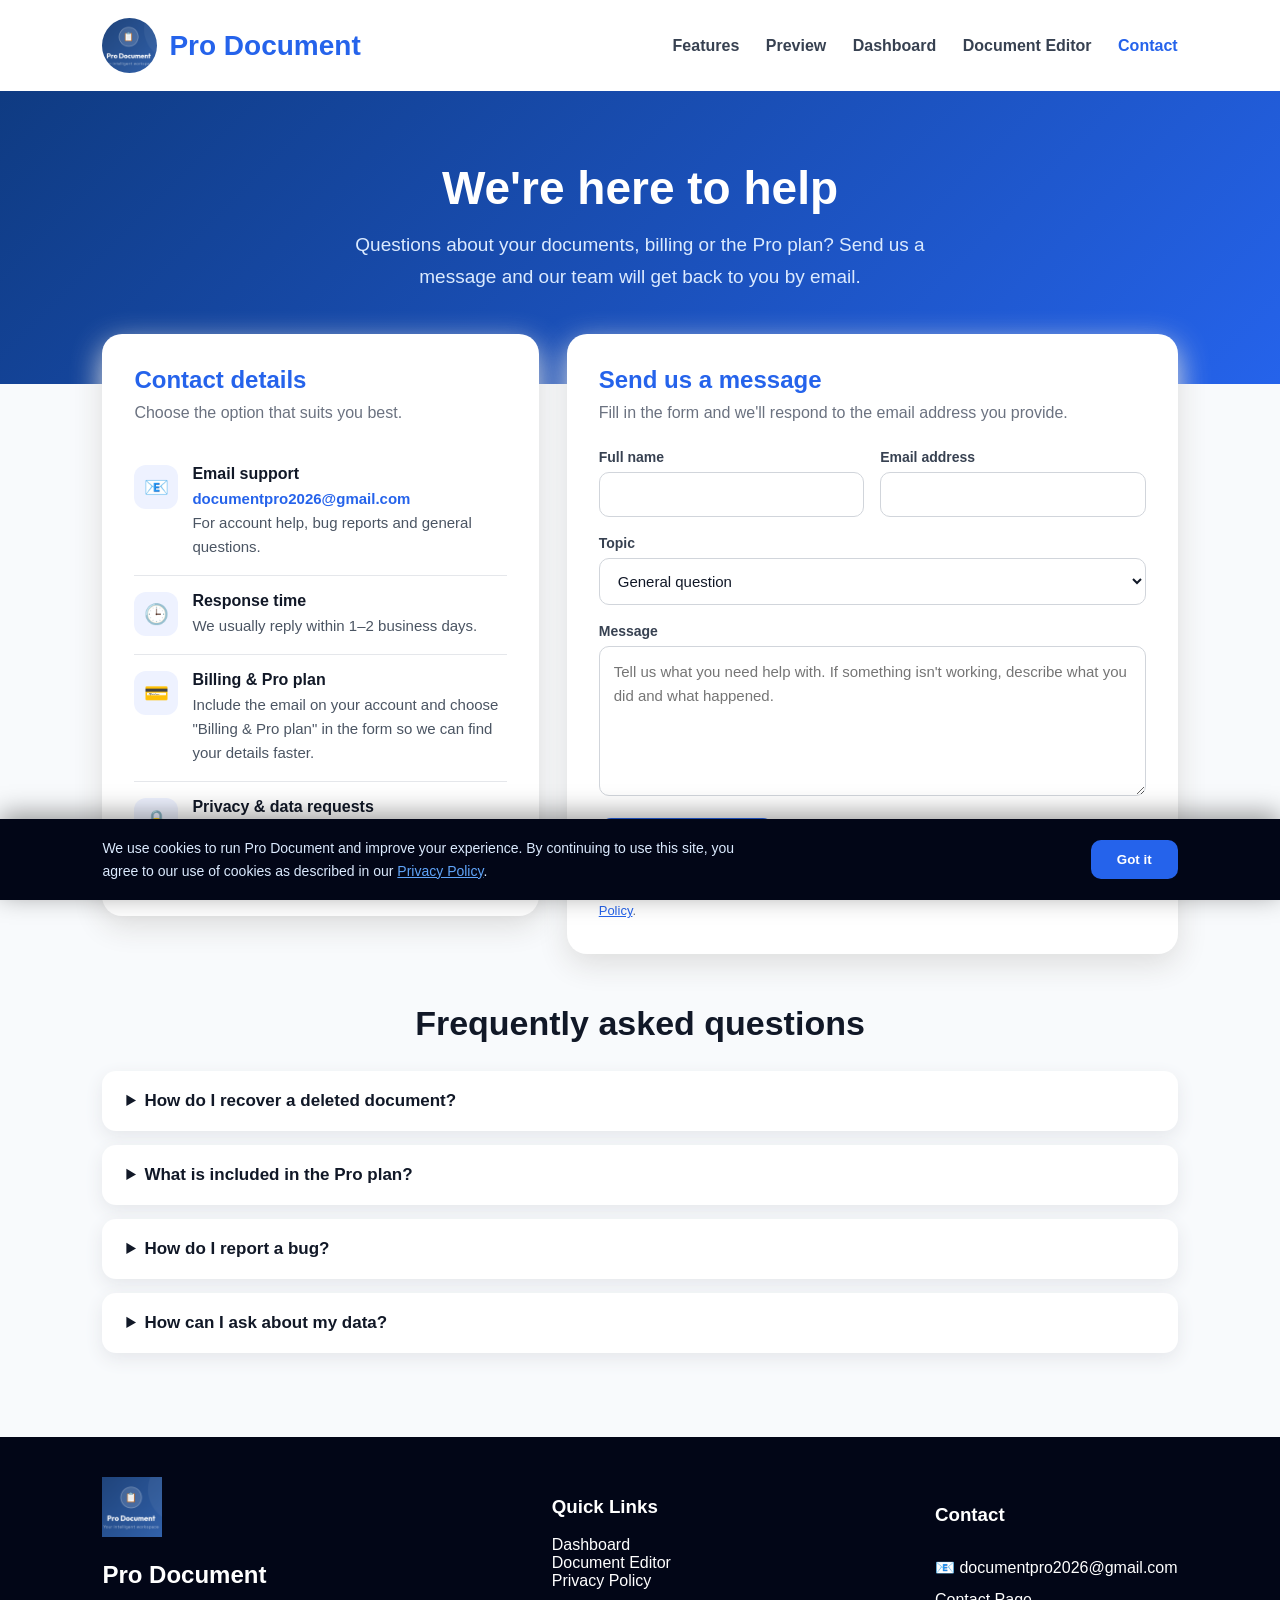
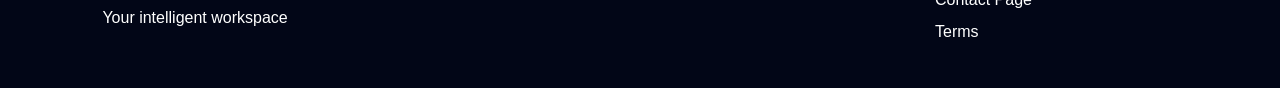
==== index.html @ 4e8ae61b "Update print statement from 'Hello' to 'Goodbye'" ====
<!DOCTYPE html>
<html lang="en">

<head>

<!-- Google Analytics 4 -->
<script async src="https://www.googletagmanager.com/gtag/js?id=G-3WLNZW7S7B"></script>
<script>
  window.dataLayer = window.dataLayer || [];
  function gtag() { dataLayer.push(arguments); }
  gtag('js', new Date());
  gtag('config', 'G-3WLNZW7S7B');
</script>

<meta charset="UTF-8">
<meta name="viewport" content="width=device-width, initial-scale=1.0">

<title>Contact Us - Pro Document</title>

<meta name="description" content="Contact the Pro Document team for support, billing, feedback or business enquiries. Email documentpro2026@gmail.com or use the contact form.">
<meta name="author" content="Pro Document">
<meta name="robots" content="index, follow">
<link rel="canonical" href="https://prodocument.in/contact.html">

<link rel="apple-touch-icon" sizes="180x180" href="/apple-touch-icon.png">
<link rel="icon" type="image/png" sizes="32x32" href="/favicon-32x32.png">
<link rel="icon" type="image/png" sizes="16x16" href="/favicon-16x16.png">
<link rel="icon" href="/favicon.ico">

<meta property="og:title" content="Contact Us - Pro Document">
<meta property="og:description" content="Get help with Pro Document. Reach our team for support, billing and feedback.">
<meta property="og:url" content="https://prodocument.in/contact.html">
<meta property="og:type" content="website">
<meta property="og:site_name" content="Pro Document">
<meta property="og:image" content="https://prodocument.in/logo.png">

<meta name="twitter:card" content="summary_large_image">
<meta name="twitter:title" content="Contact Us - Pro Document">
<meta name="twitter:description" content="Get help with Pro Document. Reach our team for support, billing and feedback.">
<meta name="twitter:image" content="https://prodocument.in/logo.png">

<style>

*{
box-sizing:border-box;
font-family:Inter,Arial,sans-serif;
}

body{
margin:0;
background:#f8fafc;
color:#111827;
}

a:focus-visible,
button:focus-visible,
input:focus-visible,
select:focus-visible,
textarea:focus-visible,
summary:focus-visible{
outline:3px solid #93c5fd;
outline-offset:2px;
}

/* NAV */

nav{
display:flex;
justify-content:space-between;
align-items:center;
padding:18px 8%;
background:white;
box-shadow:0 5px 20px #ddd;
}

.brand{
display:flex;
align-items:center;
gap:12px;
text-decoration:none;
}

.brand img{
width:55px;
height:55px;
border-radius:50%;
object-fit:cover;
}

.logo{
font-size:28px;
font-weight:800;
color:#2563eb;
}

nav a.link{
text-decoration:none;
margin-left:22px;
color:#374151;
font-weight:600;
}

nav a.link:hover,
nav a.active{
color:#2563eb;
}

/* HERO */

.page-hero{
background:linear-gradient(135deg,#0f3b82,#2563eb);
color:white;
padding:70px 8% 90px;
text-align:center;
}

.page-hero h1{
font-size:46px;
margin:0 0 14px;
}

.page-hero p{
font-size:19px;
line-height:1.7;
max-width:640px;
margin:0 auto;
color:#dbeafe;
}

/* LAYOUT */

.wrap{
padding:0 8% 70px;
margin-top:-50px;
}

.contact-grid{
display:grid;
grid-template-columns:1fr 1.4fr;
gap:28px;
max-width:1100px;
margin:0 auto;
align-items:start;
}

.panel{
background:white;
border-radius:20px;
padding:32px;
box-shadow:0 10px 30px #ddd;
}

.panel h2{
margin:0 0 6px;
color:#2563eb;
font-size:24px;
}

.panel .sub{
margin:0 0 24px;
color:#6b7280;
line-height:1.6;
}

/* CONTACT INFO */

.info-item{
display:flex;
gap:14px;
padding:16px 0;
border-top:1px solid #e5e7eb;
}

.info-item:first-of-type{
border-top:none;
}

.info-icon{
flex:0 0 44px;
height:44px;
border-radius:12px;
background:#eef2ff;
display:flex;
align-items:center;
justify-content:center;
font-size:20px;
}

.info-item h3{
margin:0 0 4px;
font-size:16px;
}

.info-item p{
margin:0;
color:#4b5563;
line-height:1.6;
font-size:15px;
}

.info-item a{
color:#2563eb;
font-weight:600;
text-decoration:none;
word-break:break-word;
}

.info-item a:hover{
text-decoration:underline;
}

/* FORM */

.field{
margin-bottom:18px;
}

.field label{
display:block;
font-weight:600;
font-size:14px;
margin-bottom:7px;
color:#374151;
}

.field input,
.field select,
.field textarea{
width:100%;
padding:13px 14px;
border:1.5px solid #d1d5db;
border-radius:10px;
font-size:15px;
background:white;
color:#111827;
}

.field textarea{
min-height:150px;
resize:vertical;
line-height:1.6;
}

.field input:focus,
.field select:focus,
.field textarea:focus{
border-color:#2563eb;
}

.row{
display:grid;
grid-template-columns:1fr 1fr;
gap:16px;
}

.submit{
background:#2563eb;
color:white;
border:none;
padding:15px 32px;
border-radius:12px;
font-size:16px;
font-weight:700;
cursor:pointer;
}

.submit:hover{
background:#1d4ed8;
}

.form-note{
font-size:13px;
color:#6b7280;
margin:14px 0 0;
line-height:1.6;
}

.form-note a{
color:#2563eb;
}

.status{
display:none;
margin-top:18px;
padding:14px 16px;
border-radius:10px;
background:#ecfdf5;
color:#065f46;
font-size:14px;
line-height:1.6;
}

.status.error{
background:#fef2f2;
color:#991b1b;
}

/* FAQ */

.faq{
max-width:1100px;
margin:50px auto 0;
}

.faq h2{
text-align:center;
font-size:34px;
margin:0 0 28px;
}

.faq details{
background:white;
border-radius:14px;
padding:20px 24px;
margin-bottom:14px;
box-shadow:0 6px 18px #e5e7eb;
}

.faq summary{
font-weight:700;
cursor:pointer;
font-size:17px;
}

.faq details p{
margin:14px 0 0;
color:#4b5563;
line-height:1.7;
}

.faq details a{
color:#2563eb;
font-weight:600;
}

/* FOOTER */

footer{
background:#020617;
color:white;
padding:40px 8%;
display:flex;
justify-content:space-between;
flex-wrap:wrap;
gap:30px;
}

footer a{
color:white;
text-decoration:none;
}

footer a:hover{
text-decoration:underline;
}

.contact{
line-height:2;
}

/* COOKIE BANNER */

.cookie-banner{
position:fixed;
bottom:0;
left:0;
right:0;
background:#020617;
color:white;
padding:18px 8%;
display:flex;
justify-content:space-between;
align-items:center;
gap:20px;
flex-wrap:wrap;
z-index:999;
box-shadow:0 -5px 25px #0006;
}

.cookie-banner p{
margin:0;
font-size:14px;
color:#dbeafe;
max-width:640px;
line-height:1.6;
}

.cookie-banner button{
background:#2563eb;
color:white;
border:none;
padding:12px 26px;
border-radius:10px;
font-weight:700;
cursor:pointer;
white-space:nowrap;
}

/* RESPONSIVE */

@media(max-width:900px){

nav{
flex-direction:column;
gap:20px;
}

nav a.link:first-of-type{
margin-left:0;
}

.page-hero h1{
font-size:34px;
}

.contact-grid{
grid-template-columns:1fr;
}

.row{
grid-template-columns:1fr;
}

footer{
flex-direction:column;
gap:20px;
}

.cookie-banner{
flex-direction:column;
align-items:flex-start;
}

}

</style>

</head>

<body>

<nav>

<a class="brand" href="index.html">
<img src="logo.png" alt="Pro Document Logo">
<div class="logo">Pro Document</div>
</a>

<div>
<a class="link" href="index.html#features">Features</a>
<a class="link" href="index.html#preview">Preview</a>
<a class="link" href="dashboard.html">Dashboard</a>
<a class="link" href="document-editor.html">Document Editor</a>
<a class="link active" href="contact.html" aria-current="page">Contact</a>
</div>

</nav>


<header class="page-hero">
<h1>We're here to help</h1>
<p>Questions about your documents, billing or the Pro plan? Send us a message and our team will get back to you by email.</p>
</header>


<main class="wrap">

<div class="contact-grid">

<!-- CONTACT DETAILS -->
<section class="panel" aria-labelledby="details-title">

<h2 id="details-title">Contact details</h2>
<p class="sub">Choose the option that suits you best.</p>

<div class="info-item">
<div class="info-icon" aria-hidden="true">📧</div>
<div>
<h3>Email support</h3>
<p><a href="mailto:documentpro2026@gmail.com">documentpro2026@gmail.com</a></p>
<p>For account help, bug reports and general questions.</p>
</div>
</div>

<div class="info-item">
<div class="info-icon" aria-hidden="true">🕒</div>
<div>
<h3>Response time</h3>
<p>We usually reply within 1–2 business days.</p>
</div>
</div>

<div class="info-item">
<div class="info-icon" aria-hidden="true">💳</div>
<div>
<h3>Billing &amp; Pro plan</h3>
<p>Include the email on your account and choose "Billing &amp; Pro plan" in the form so we can find your details faster.</p>
</div>
</div>

<div class="info-item">
<div class="info-icon" aria-hidden="true">🔒</div>
<div>
<h3>Privacy &amp; data requests</h3>
<p>See our <a href="privacy.html">Privacy Policy</a> or email us to ask about your data.</p>
</div>
</div>

</section>


<!-- CONTACT FORM -->
<section class="panel" aria-labelledby="form-title">

<h2 id="form-title">Send us a message</h2>
<p class="sub">Fill in the form and we'll respond to the email address you provide.</p>

<form id="contactForm" novalidate>

<div class="row">

<div class="field">
<label for="name">Full name</label>
<input type="text" id="name" name="name" autocomplete="name" required>
</div>

<div class="field">
<label for="email">Email address</label>
<input type="email" id="email" name="email" autocomplete="email" required>
</div>

</div>

<div class="field">
<label for="topic">Topic</label>
<select id="topic" name="topic">
<option>General question</option>
<option>Technical support</option>
<option>Billing &amp; Pro plan</option>
<option>Feature request</option>
<option>Report a problem</option>
<option>Privacy or data request</option>
<option>Business enquiry</option>
</select>
</div>

<div class="field">
<label for="message">Message</label>
<textarea id="message" name="message" placeholder="Tell us what you need help with. If something isn't working, describe what you did and what happened." required></textarea>
</div>

<div style="position:absolute;left:-9999px" aria-hidden="true">
<label for="website">Leave this field empty</label>
<input type="text" id="website" name="website" tabindex="-1" autocomplete="off">
</div>

<button type="submit" class="submit">Send message</button>

<div id="formStatus" class="status" role="status" aria-live="polite"></div>

<p class="form-note">
We use your details only to reply to your message.
By contacting us you agree to our <a href="privacy.html">Privacy Policy</a>.
</p>

</form>

</section>

</div>


<!-- FAQ -->
<section class="faq" aria-labelledby="faq-title">

<h2 id="faq-title">Frequently asked questions</h2>

<details>
<summary>How do I recover a deleted document?</summary>
<p>Open the Dashboard and go to Trash. Deleted documents stay there until they are permanently removed, and you can restore them from that page.</p>
</details>

<details>
<summary>What is included in the Pro plan?</summary>
<p>Pro is ₹199 per month and includes unlimited documents and folders, PDF and Word export, a 20 step version history with restore, and priority sync.</p>
</details>

<details>
<summary>How do I report a bug?</summary>
<p>Use the form above and choose "Report a problem". Tell us which page you were on, what you expected to happen and what happened instead. Your browser and device also help us fix it faster.</p>
</details>

<details>
<summary>How can I ask about my data?</summary>
<p>Email <a href="mailto:documentpro2026@gmail.com">documentpro2026@gmail.com</a> with the subject "Privacy or data request". You can also read how we handle data in our <a href="privacy.html">Privacy Policy</a>.</p>
</details>

</section>

</main>


<footer>

<div>
<img src="logo.png" width="60" alt="Pro Document Logo">
<h2>Pro Document</h2>
<p>Your intelligent workspace</p>
</div>

<div>
<h3>Quick Links</h3>
<a href="dashboard.html">Dashboard</a><br>
<a href="document-editor.html">Document Editor</a><br>
<a href="privacy.html">Privacy Policy</a>
</div>

<div class="contact">
<h3>Contact</h3>
📧 documentpro2026@gmail.com
<br>
<a href="contact.html">Contact Page</a>
<br>
<a href="terms.html">Terms</a>
</div>

</footer>


<div class="cookie-banner" id="cookieBanner" style="display:none">

<p>
We use cookies to run Pro Document and improve your experience. By continuing to use this site, you agree to our use of cookies as described in our
<a href="privacy.html" style="color:#60a5fa;">Privacy Policy</a>.
</p>

<button onclick="acceptCookies()">Got it</button>

</div>


<script>

const TRACKING_URL = "https://script.google.com/macros/s/AKfycbw-AdzT4Gp_cbLabQKforkgceAwapLyTnNsw-LyzBCvenYAlRw16jYY_ERapudegvbl6g/exec";
const CONTACT_URL = "https://script.google.com/macros/s/AKfycbyQIZbwdxIkrkMIhbKXEdkhU5M_se5Oiu8B9r34_AzprlZJiyaJhOjhMUCbNxuCXFCJ/exec";
const SUPPORT_EMAIL = "documentpro2026@gmail.com";


// ==============================
// DEVICE ID
// ==============================

function getDeviceId() {

    let deviceId = localStorage.getItem("proDocDeviceId");

    if (!deviceId) {

        if (window.crypto && crypto.randomUUID) {
            deviceId = crypto.randomUUID();
        } else {
            deviceId =
                Date.now().toString(36) +
                Math.random().toString(36).substring(2);
        }

        localStorage.setItem("proDocDeviceId", deviceId);
    }

    return deviceId;
}


// ==============================
// TRACK EVENT
// ==============================

function trackEvent(eventType) {

    if (localStorage.getItem("proDocCookieConsent") !== "accepted") {
        return;
    }

    const data = {
        eventType: eventType,
        deviceId: getDeviceId(),
        userAgent: navigator.userAgent,
        platform: navigator.platform,
        referrer: document.referrer || ""
    };

    fetch(TRACKING_URL, {
        method: "POST",
        headers: { "Content-Type": "text/plain;charset=utf-8" },
        body: JSON.stringify(data)
    })
    .catch(function(error) {
        console.error("Tracking error:", error);
    });
}


// ==============================
// COOKIES
// ==============================

function acceptCookies() {

    localStorage.setItem("proDocCookieConsent", "accepted");

    const banner = document.getElementById("cookieBanner");
    if (banner) {
        banner.style.display = "none";
    }

    trackEvent("cookie_accepted");
    trackEvent("page_view");
}


// ==============================
// CONTACT FORM
// ==============================

function showStatus(message, isError) {

    const box = document.getElementById("formStatus");

    box.textContent = message;
    box.className = "status" + (isError ? " error" : "");
    box.style.display = "block";
}

document.getElementById("contactForm").addEventListener("submit", function(event) {

    event.preventDefault();

    const form = this;
    const name = document.getElementById("name").value.trim();
    const email = document.getElementById("email").value.trim();
    const topic = document.getElementById("topic").value;
    const message = document.getElementById("message").value.trim();
    const website = document.getElementById("website").value;
    const button = form.querySelector(".submit");

    const emailPattern = /^[^\s@]+@[^\s@]+\.[^\s@]+$/;

    if (!name || !email || !message) {
        showStatus("Please fill in your name, email address and message.", true);
        return;
    }

    if (!emailPattern.test(email)) {
        showStatus("Please enter a valid email address so we can reply to you.", true);
        return;
    }

    if (message.length < 10) {
        showStatus("Please write a little more so we can help you properly.", true);
        return;
    }

    // Only include the device ID if the visitor accepted cookies
    const consented = localStorage.getItem("proDocCookieConsent") === "accepted";

    button.disabled = true;
    button.textContent = "Sending...";

    fetch(CONTACT_URL, {
        method: "POST",
        headers: { "Content-Type": "text/plain;charset=utf-8" },
        body: JSON.stringify({
            name: name,
            email: email,
            topic: topic,
            message: message,
            website: website,
            deviceId: consented ? getDeviceId() : "",
            page: location.href,
            userAgent: navigator.userAgent
        })
    })
    .then(function(response) { return response.json(); })
    .then(function(result) {

        if (result.ok) {
            showStatus("Thank you! Your message has been sent. We'll reply to " + email + " soon.", false);
            form.reset();
            trackEvent("contact_form_submit");
        } else {
            showStatus(result.error || "Something went wrong. Please try again.", true);
        }

    })
    .catch(function() {
        showStatus("We couldn't send your message. Please email us directly at " + SUPPORT_EMAIL + ".", true);
    })
    .finally(function() {
        button.disabled = false;
        button.textContent = "Send message";
    });
});


// ==============================
// PAGE LOAD
// ==============================

document.addEventListener("DOMContentLoaded", function() {

    const consent = localStorage.getItem("proDocCookieConsent");

    if (consent !== "accepted") {

        const banner = document.getElementById("cookieBanner");

        if (banner) {
            banner.style.display = "flex";
        }

    } else {
        trackEvent("page_view");
    }

});

</script>

</body>

</html>
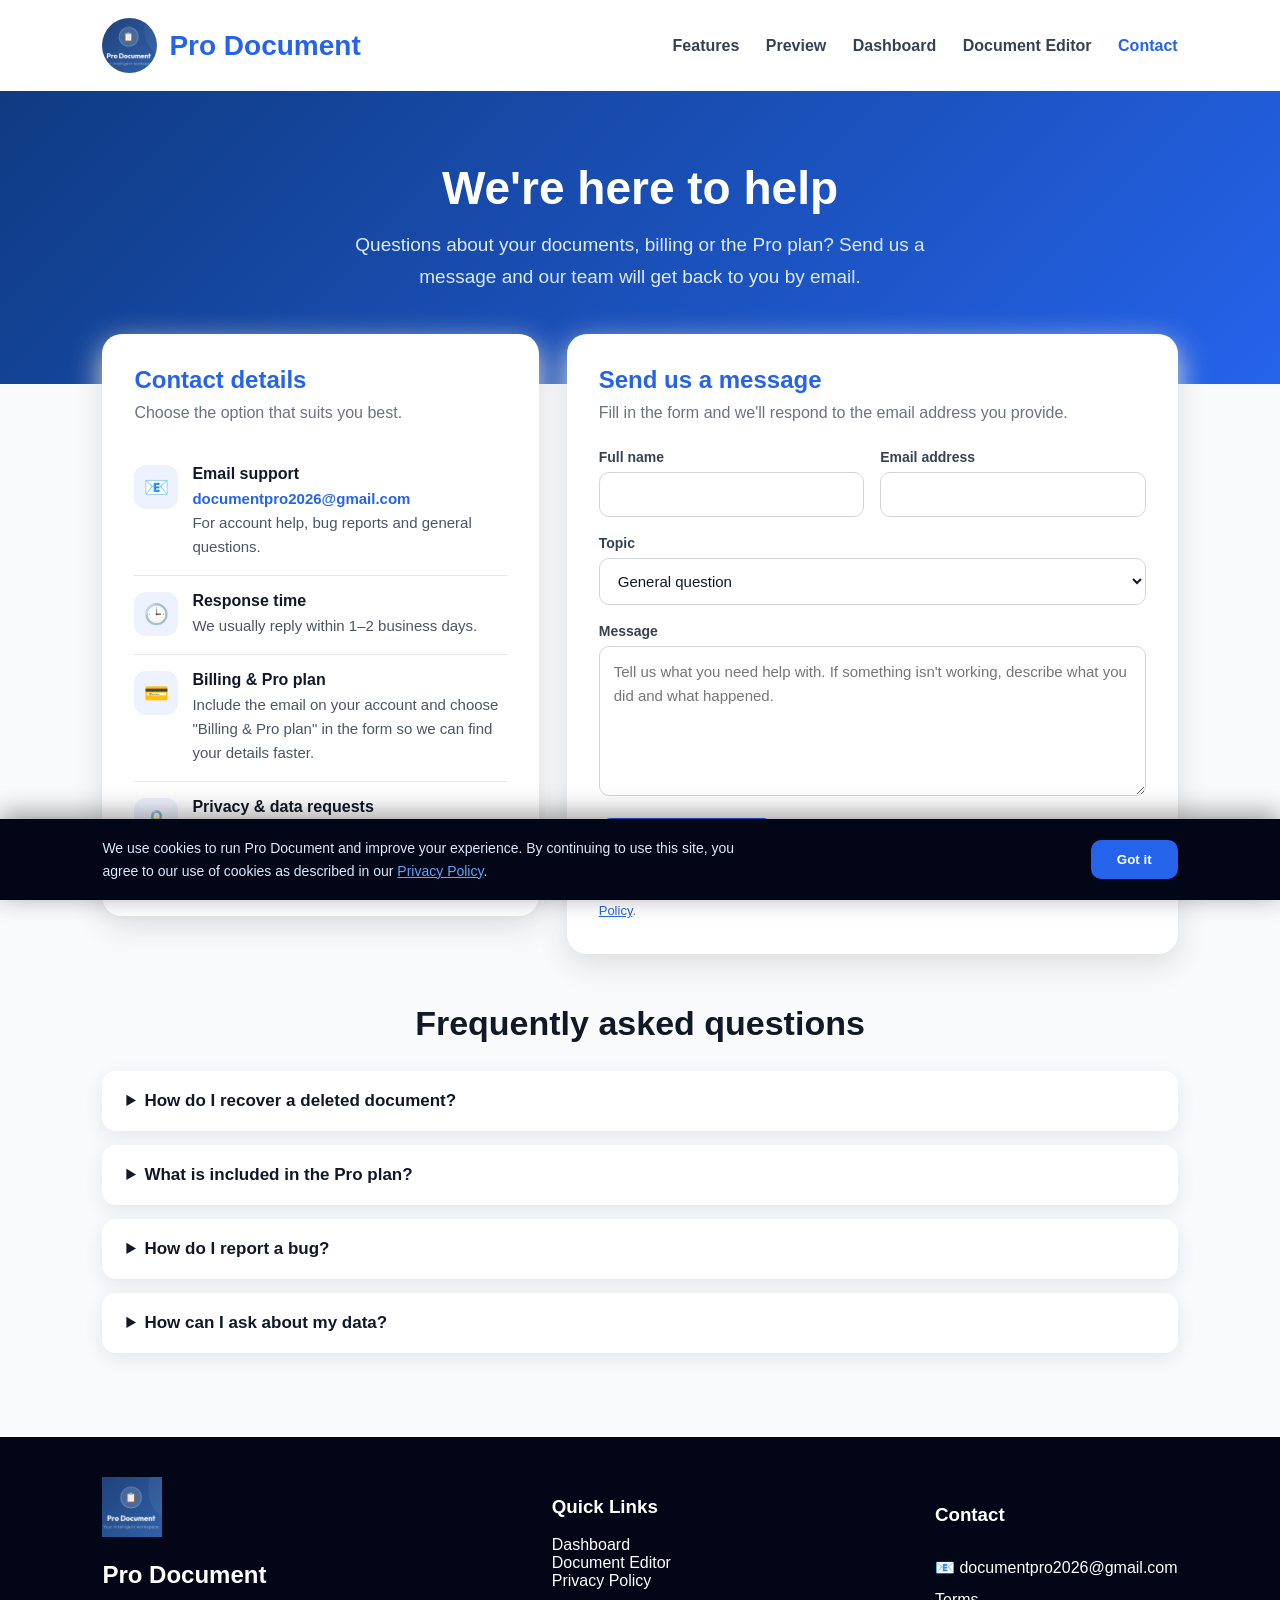
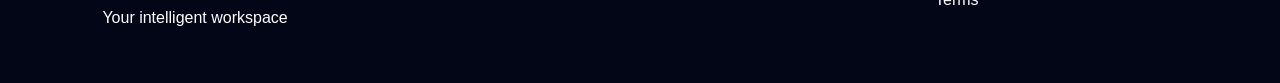
==== commit c22cac47: "Fix formatting and add contact email in footer" ====
--- a/index.html
+++ b/index.html
@@ -616,12 +616,19 @@
 </div>
 
 <div class="contact">
-<h3>Contact</h3>
+
+<h3>
+Contact
+</h3>
+
 📧 documentpro2026@gmail.com
+
 <br>
-<a href="contact.html">Contact Page</a>
-<br>
-<a href="terms.html">Terms</a>
+
+<a href="terms.html">
+Terms
+</a>
+
 </div>
 
 </footer>
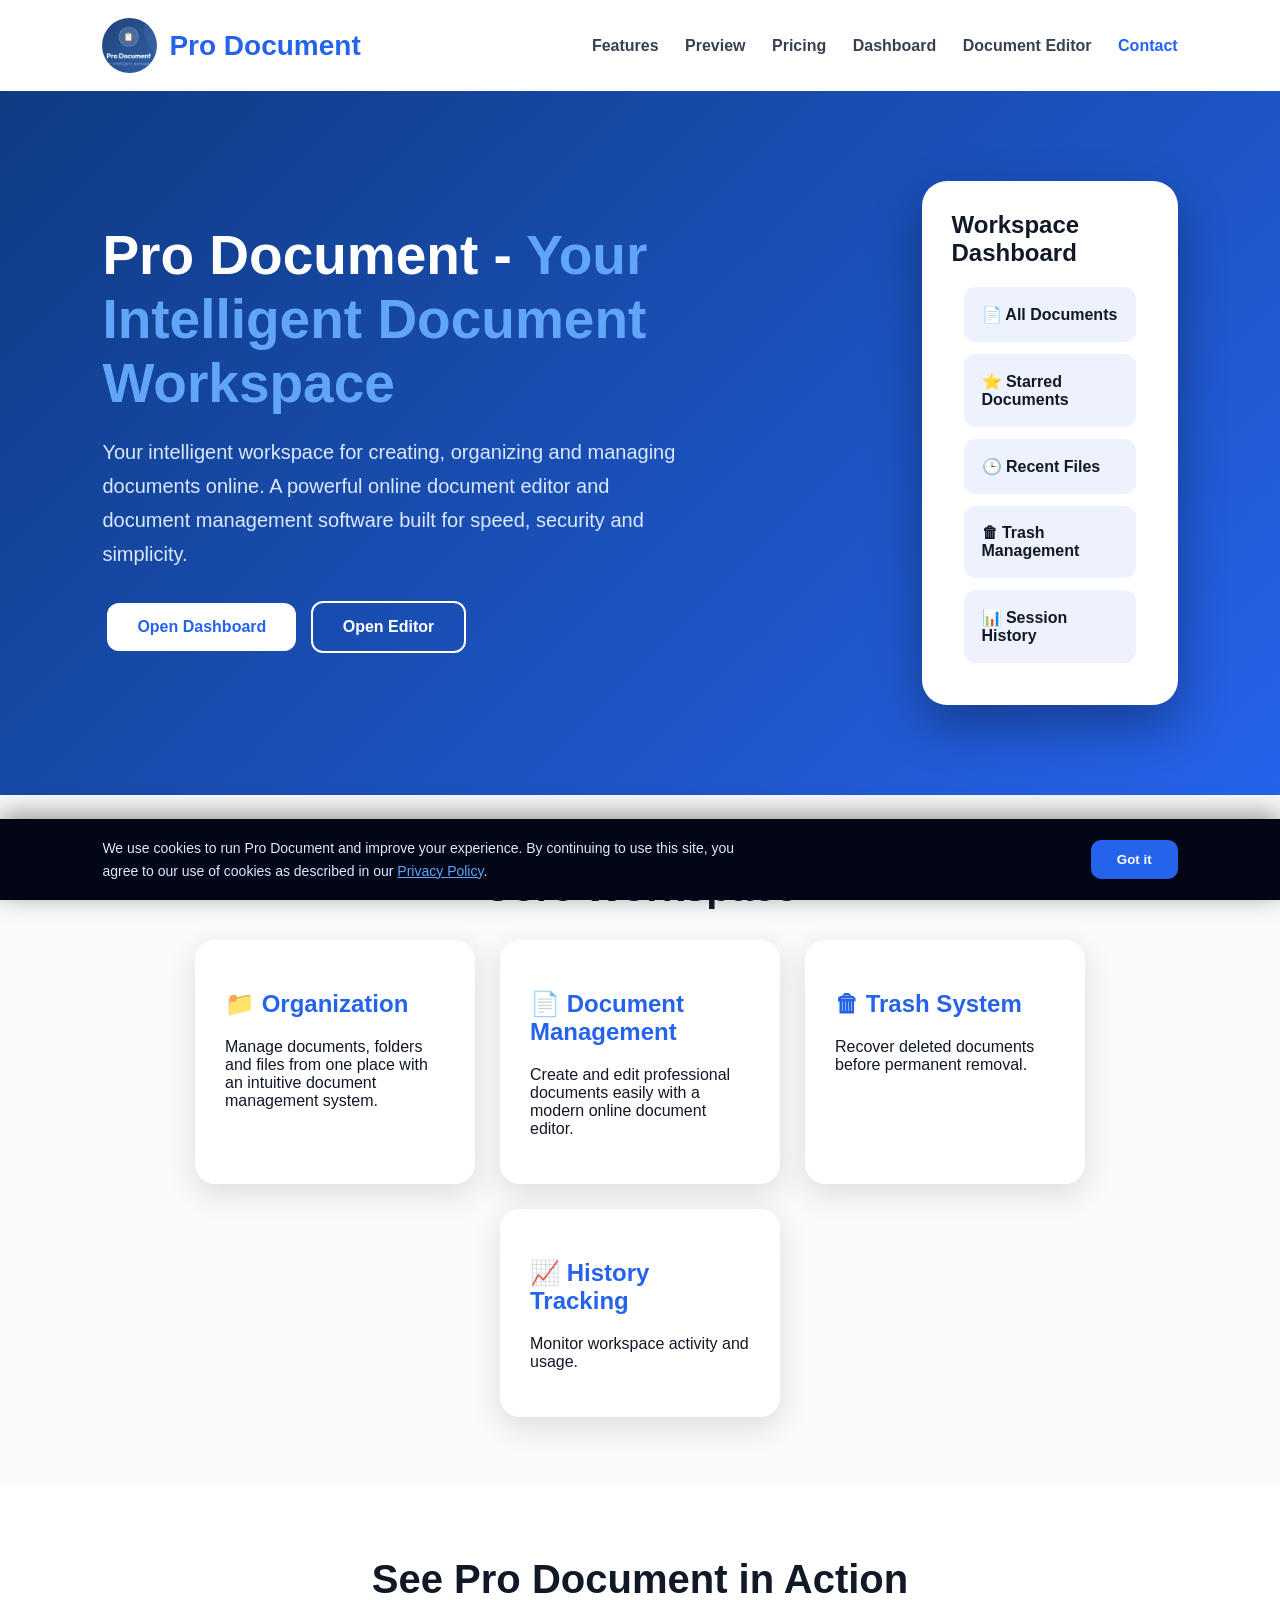
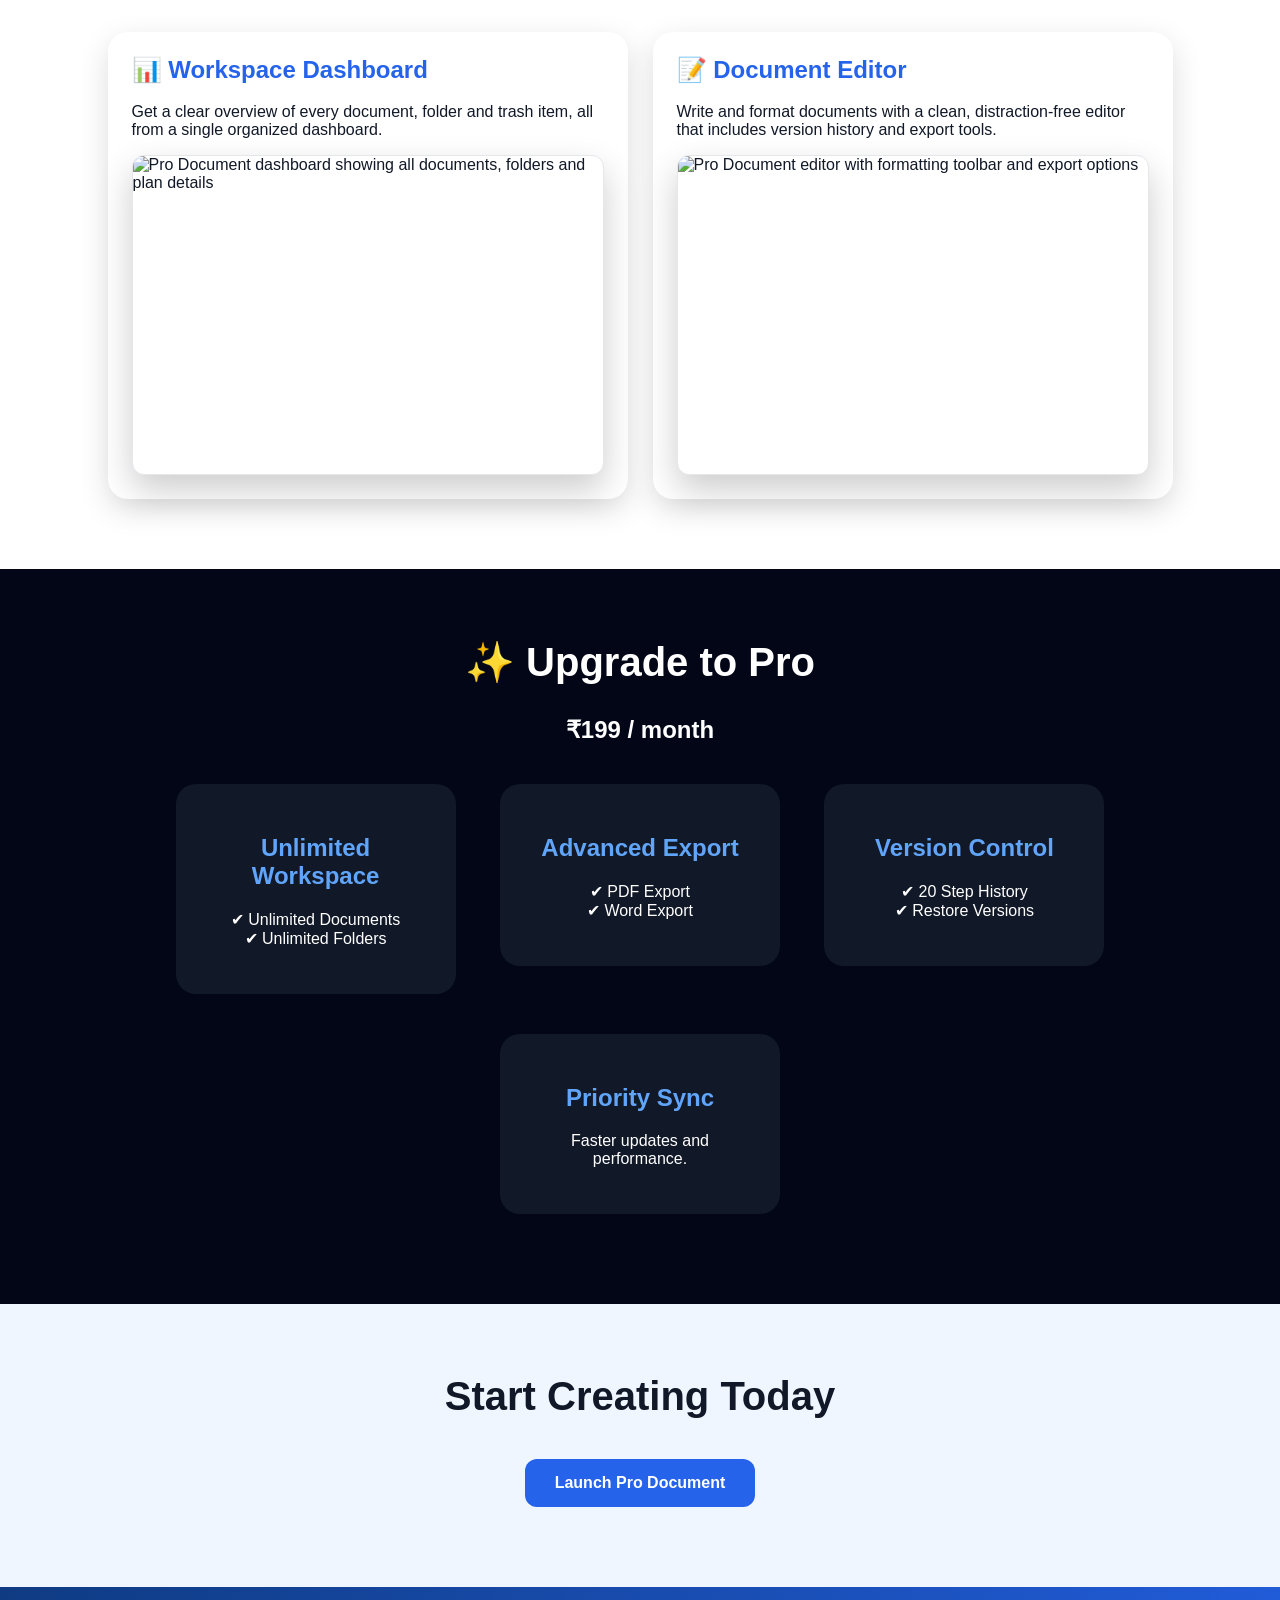
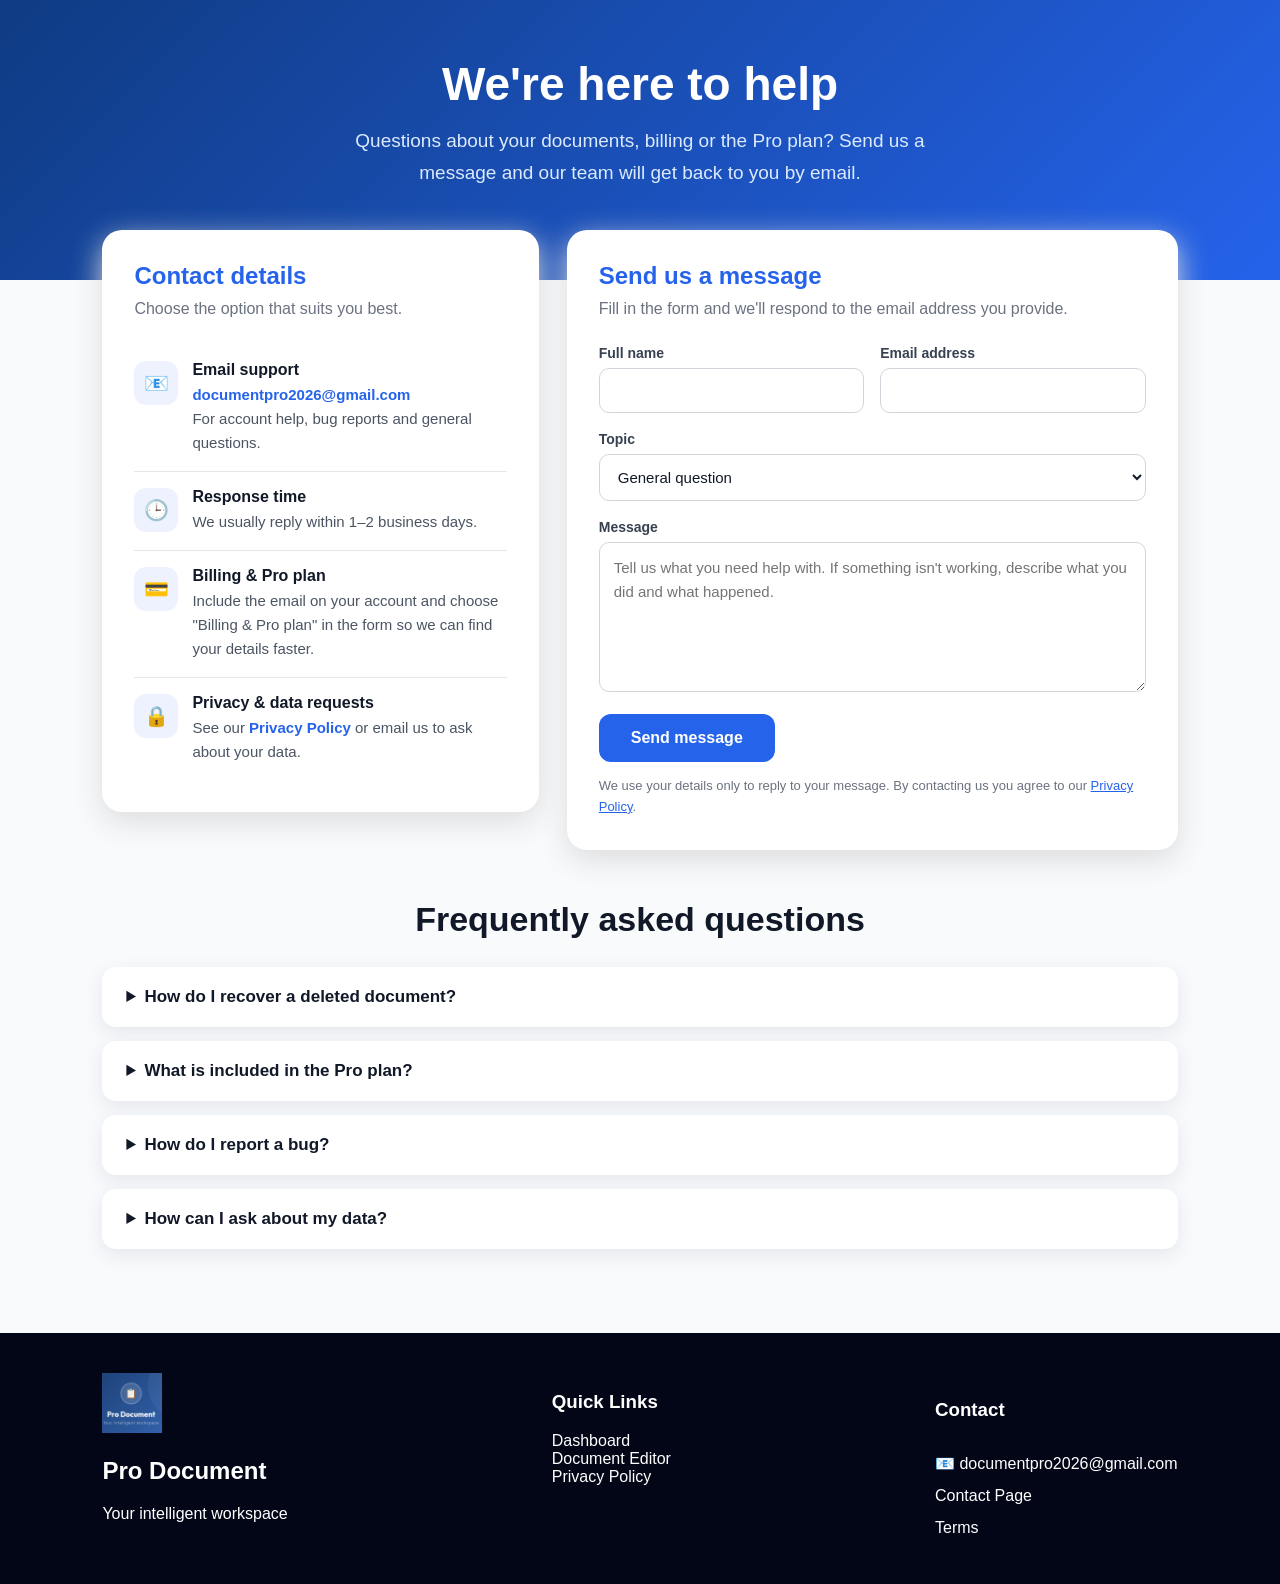
==== commit d268b5b1: "Enhance SEO and restructure index.html Updated meta tags and content for SEO improvements and enhanc" ====
--- a/index.html
+++ b/index.html
@@ -15,9 +15,10 @@
 <meta charset="UTF-8">
 <meta name="viewport" content="width=device-width, initial-scale=1.0">
 
-<title>Contact Us - Pro Document</title>
-
-<meta name="description" content="Contact the Pro Document team for support, billing, feedback or business enquiries. Email documentpro2026@gmail.com or use the contact form.">
+<title>Pro Document - Online Document Editor &amp; Contact Us</title>
+
+<meta name="description" content="Pro Document is an online document editor and document management software to create, edit, organize and manage documents securely from anywhere. Contact our team for support, billing or feedback at documentpro2026@gmail.com.">
+<meta name="keywords" content="Pro Document, online document editor, document editor, document management software, online word processor, cloud document editor, document workspace, productivity software, create documents online, manage documents online, document organization tool, contact">
 <meta name="author" content="Pro Document">
 <meta name="robots" content="index, follow">
 <link rel="canonical" href="https://prodocument.in/contact.html">
@@ -27,16 +28,16 @@
 <link rel="icon" type="image/png" sizes="16x16" href="/favicon-16x16.png">
 <link rel="icon" href="/favicon.ico">
 
-<meta property="og:title" content="Contact Us - Pro Document">
-<meta property="og:description" content="Get help with Pro Document. Reach our team for support, billing and feedback.">
+<meta property="og:title" content="Pro Document - Online Document Editor &amp; Contact Us">
+<meta property="og:description" content="Create, edit, organize and manage documents online with Pro Document's intelligent workspace. Get help from our team.">
 <meta property="og:url" content="https://prodocument.in/contact.html">
 <meta property="og:type" content="website">
 <meta property="og:site_name" content="Pro Document">
 <meta property="og:image" content="https://prodocument.in/logo.png">
 
 <meta name="twitter:card" content="summary_large_image">
-<meta name="twitter:title" content="Contact Us - Pro Document">
-<meta name="twitter:description" content="Get help with Pro Document. Reach our team for support, billing and feedback.">
+<meta name="twitter:title" content="Pro Document - Online Document Editor &amp; Contact Us">
+<meta name="twitter:description" content="Create, edit, organize and manage documents online with Pro Document.">
 <meta name="twitter:image" content="https://prodocument.in/logo.png">
 
 <style>
@@ -44,6 +45,10 @@
 *{
 box-sizing:border-box;
 font-family:Inter,Arial,sans-serif;
+}
+
+html{
+scroll-behavior:smooth;
 }
 
 body{
@@ -105,7 +110,159 @@
 color:#2563eb;
 }
 
-/* HERO */
+/* ===== HOME HERO (from index) ===== */
+
+.hero{
+background:linear-gradient(135deg,#0f3b82,#2563eb);
+color:white;
+padding:90px 8%;
+display:flex;
+justify-content:space-between;
+align-items:center;
+gap:50px;
+}
+
+.hero h1{
+font-size:55px;
+margin:0;
+}
+
+.hero h1 span{
+color:#60a5fa;
+}
+
+.hero p{
+font-size:20px;
+line-height:1.7;
+max-width:600px;
+color:#dbeafe;
+}
+
+.btn{
+padding:15px 30px;
+border-radius:12px;
+text-decoration:none;
+display:inline-block;
+margin:10px 5px;
+font-weight:bold;
+}
+
+.btn.primary{
+background:white;
+color:#2563eb;
+}
+
+.btn.secondary{
+border:2px solid white;
+color:white;
+}
+
+.dashboard-box{
+background:white;
+color:#111827;
+padding:30px;
+width:420px;
+max-width:100%;
+border-radius:25px;
+box-shadow:0 20px 50px #0005;
+}
+
+.dashboard-box h2{
+margin-top:0;
+}
+
+.box{
+background:#eef2ff;
+padding:18px;
+margin:12px;
+border-radius:12px;
+font-weight:bold;
+}
+
+/* ===== HOME SECTIONS (from index) ===== */
+
+.home-section{
+padding:70px 8%;
+}
+
+.title{
+text-align:center;
+font-size:40px;
+margin:0 0 30px;
+}
+
+.cards{
+display:flex;
+flex-wrap:wrap;
+justify-content:center;
+gap:25px;
+}
+
+.card{
+background:white;
+width:280px;
+padding:30px;
+border-radius:20px;
+box-shadow:0 10px 30px #ddd;
+}
+
+.card h2{
+color:#2563eb;
+}
+
+.preview-card{
+background:white;
+width:520px;
+max-width:100%;
+padding:24px;
+border-radius:20px;
+box-shadow:0 10px 30px #ddd;
+}
+
+.preview-card h2{
+color:#2563eb;
+margin-top:0;
+}
+
+.preview-frame{
+width:100%;
+height:320px;
+object-fit:cover;
+object-position:top;
+display:block;
+border-radius:12px;
+margin-top:14px;
+box-shadow:0 15px 35px #0003;
+border:1px solid #e5e7eb;
+background:white;
+}
+
+.pro{
+background:#020617;
+color:white;
+text-align:center;
+}
+
+.pro-card{
+background:#111827;
+padding:30px;
+margin:20px;
+border-radius:20px;
+display:inline-block;
+width:280px;
+vertical-align:top;
+}
+
+.pro-card h2{
+color:#60a5fa;
+}
+
+.start{
+text-align:center;
+background:#eff6ff;
+}
+
+/* ===== CONTACT SECTION ===== */
 
 .page-hero{
 background:linear-gradient(135deg,#0f3b82,#2563eb);
@@ -114,7 +271,7 @@
 text-align:center;
 }
 
-.page-hero h1{
+.page-hero h2{
 font-size:46px;
 margin:0 0 14px;
 }
@@ -126,8 +283,6 @@
 margin:0 auto;
 color:#dbeafe;
 }
-
-/* LAYOUT */
 
 .wrap{
 padding:0 8% 70px;
@@ -409,7 +564,23 @@
 margin-left:0;
 }
 
-.page-hero h1{
+.hero{
+flex-direction:column;
+}
+
+.hero h1{
+font-size:38px;
+}
+
+.dashboard-box{
+width:100%;
+}
+
+.preview-card{
+width:100%;
+}
+
+.page-hero h2{
 font-size:34px;
 }
 
@@ -447,23 +618,163 @@
 </a>
 
 <div>
-<a class="link" href="index.html#features">Features</a>
-<a class="link" href="index.html#preview">Preview</a>
+<a class="link" href="#features">Features</a>
+<a class="link" href="#preview">Preview</a>
+<a class="link" href="#pricing">Pricing</a>
 <a class="link" href="dashboard.html">Dashboard</a>
 <a class="link" href="document-editor.html">Document Editor</a>
-<a class="link active" href="contact.html" aria-current="page">Contact</a>
+<a class="link active" href="#contact" aria-current="page">Contact</a>
 </div>
 
 </nav>
 
 
-<header class="page-hero">
-<h1>We're here to help</h1>
+<!-- ===== HERO ===== -->
+<header class="hero">
+
+<div>
+
+<h1>
+Pro Document -
+<span>Your Intelligent Document Workspace</span>
+</h1>
+
+<p>
+Your intelligent workspace for creating, organizing and managing documents online. A powerful online document editor and document management software built for speed, security and simplicity.
+</p>
+
+<a class="btn primary" href="dashboard.html">Open Dashboard</a>
+<a class="btn secondary" href="document-editor.html">Open Editor</a>
+
+</div>
+
+<div class="dashboard-box">
+
+<h2>Workspace Dashboard</h2>
+
+<div class="box">📄 All Documents</div>
+<div class="box">⭐ Starred Documents</div>
+<div class="box">🕒 Recent Files</div>
+<div class="box">🗑 Trash Management</div>
+<div class="box">📊 Session History</div>
+
+</div>
+
+</header>
+
+
+<main>
+
+<!-- ===== CORE WORKSPACE ===== -->
+<section id="features" class="home-section">
+
+<h2 class="title">Core Workspace</h2>
+
+<div class="cards">
+
+<div class="card">
+<h2>📁 Organization</h2>
+<p>Manage documents, folders and files from one place with an intuitive document management system.</p>
+</div>
+
+<div class="card">
+<h2>📄 Document Management</h2>
+<p>Create and edit professional documents easily with a modern online document editor.</p>
+</div>
+
+<div class="card">
+<h2>🗑 Trash System</h2>
+<p>Recover deleted documents before permanent removal.</p>
+</div>
+
+<div class="card">
+<h2>📈 History Tracking</h2>
+<p>Monitor workspace activity and usage.</p>
+</div>
+
+</div>
+
+</section>
+
+
+<!-- ===== PREVIEW ===== -->
+<!--
+  NOTE: the original index page embedded these two screenshots as base64 data URIs.
+  Save them as dashboard-preview.png and editor-preview.png next to this file,
+  or paste your original data:image/png;base64,... strings into the src attributes.
+-->
+<section id="preview" class="home-section" style="background:white;">
+
+<h2 class="title">See Pro Document in Action</h2>
+
+<div class="cards" style="align-items:flex-start;">
+
+<div class="preview-card">
+<h2>📊 Workspace Dashboard</h2>
+<p>Get a clear overview of every document, folder and trash item, all from a single organized dashboard.</p>
+<img src="dashboard-preview.png" alt="Pro Document dashboard showing all documents, folders and plan details" class="preview-frame">
+</div>
+
+<div class="preview-card">
+<h2>📝 Document Editor</h2>
+<p>Write and format documents with a clean, distraction-free editor that includes version history and export tools.</p>
+<img src="editor-preview.png" alt="Pro Document editor with formatting toolbar and export options" class="preview-frame">
+</div>
+
+</div>
+
+</section>
+
+
+<!-- ===== UPGRADE TO PRO ===== -->
+<section id="pricing" class="home-section pro">
+
+<h2 class="title">✨ Upgrade to Pro</h2>
+
+<h2>₹199 / month</h2>
+
+<div class="pro-card">
+<h2>Unlimited Workspace</h2>
+<p>✔ Unlimited Documents<br>✔ Unlimited Folders</p>
+</div>
+
+<div class="pro-card">
+<h2>Advanced Export</h2>
+<p>✔ PDF Export<br>✔ Word Export</p>
+</div>
+
+<div class="pro-card">
+<h2>Version Control</h2>
+<p>✔ 20 Step History<br>✔ Restore Versions</p>
+</div>
+
+<div class="pro-card">
+<h2>Priority Sync</h2>
+<p>Faster updates and performance.</p>
+</div>
+
+</section>
+
+
+<!-- ===== START CREATING ===== -->
+<section class="home-section start">
+
+<h2 class="title">Start Creating Today</h2>
+
+<a class="btn primary" style="background:#2563eb;color:white" href="document-editor.html">Launch Pro Document</a>
+
+</section>
+
+
+<!-- ===== CONTACT ===== -->
+<section id="contact">
+
+<div class="page-hero">
+<h2>We're here to help</h2>
 <p>Questions about your documents, billing or the Pro plan? Send us a message and our team will get back to you by email.</p>
-</header>
-
-
-<main class="wrap">
+</div>
+
+<div class="wrap">
 
 <div class="contact-grid">
 
@@ -597,6 +908,10 @@
 
 </section>
 
+</div>
+
+</section>
+
 </main>
 
 
@@ -617,17 +932,17 @@
 
 <div class="contact">
 
-<h3>
-Contact
-</h3>
+<h3>Contact</h3>
 
 📧 documentpro2026@gmail.com
 
 <br>
 
-<a href="terms.html">
-Terms
-</a>
+<a href="#contact">Contact Page</a>
+
+<br>
+
+<a href="terms.html">Terms</a>
 
 </div>
 
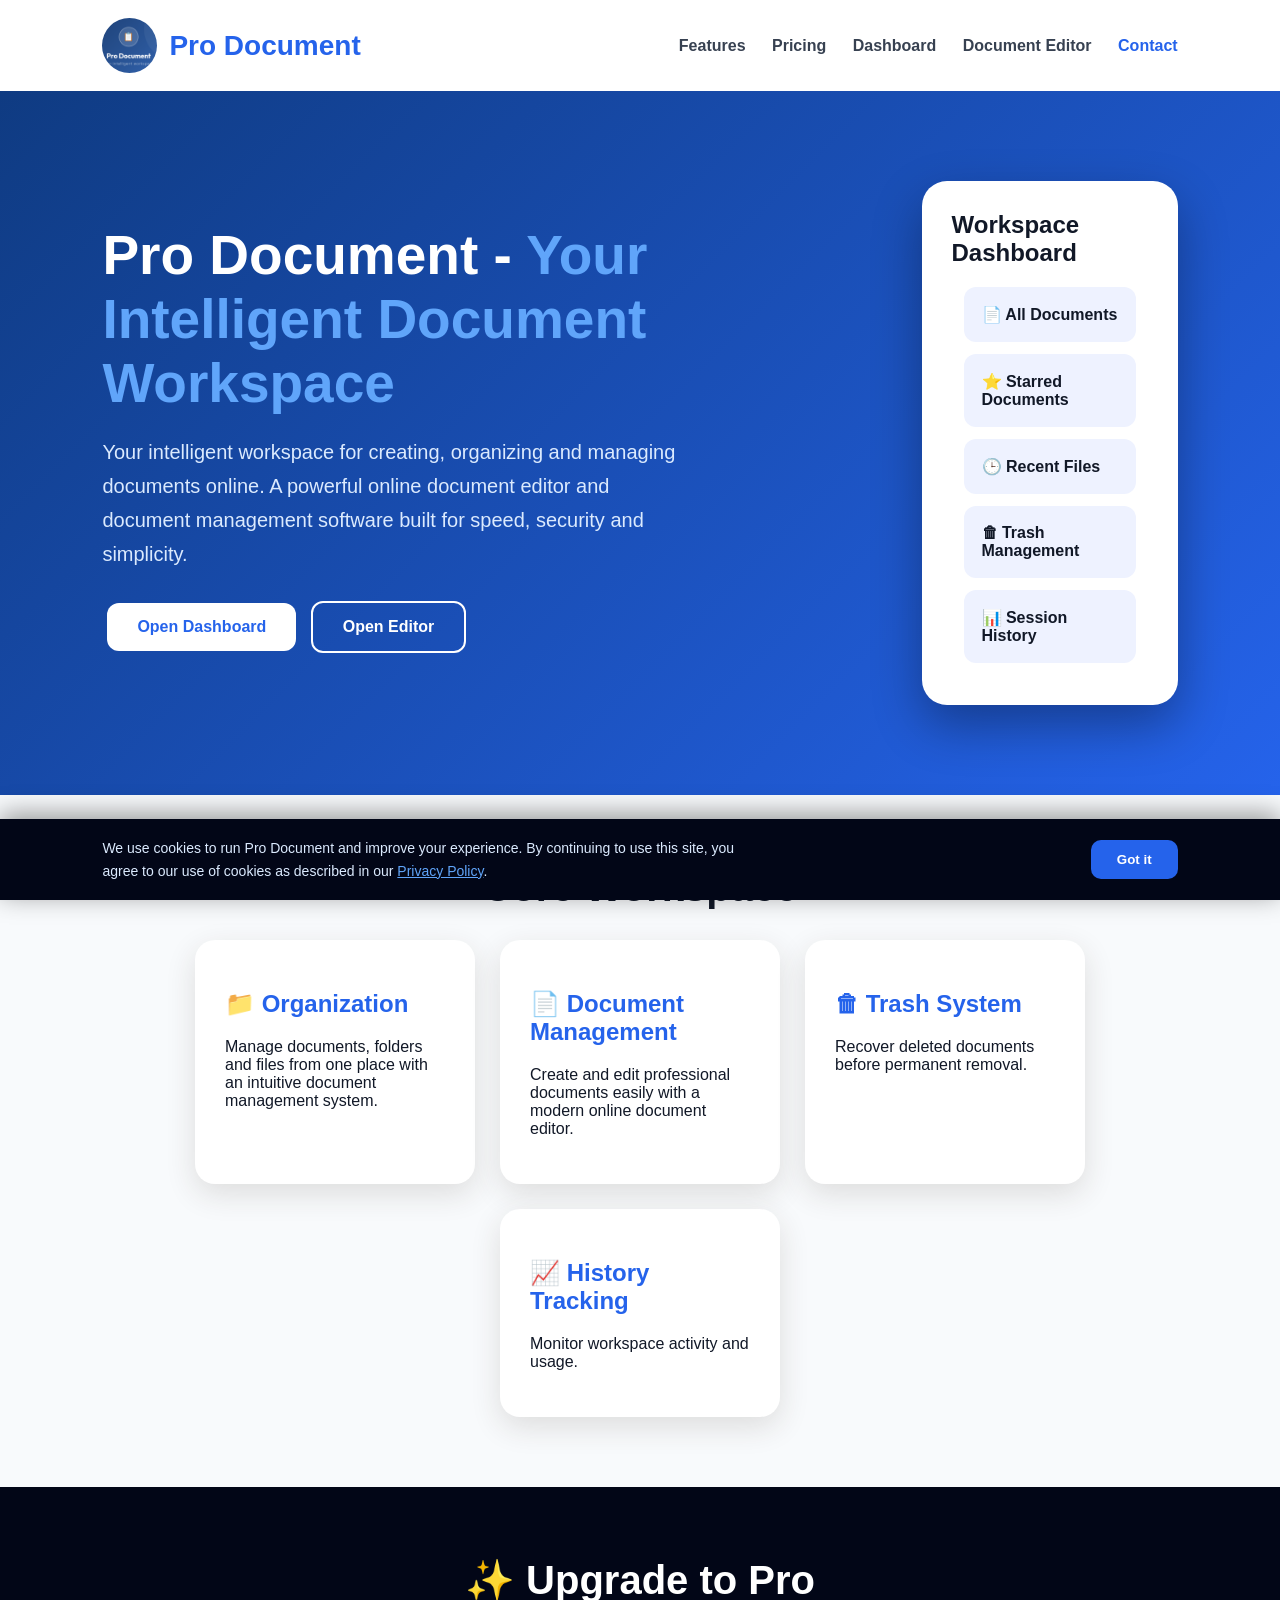
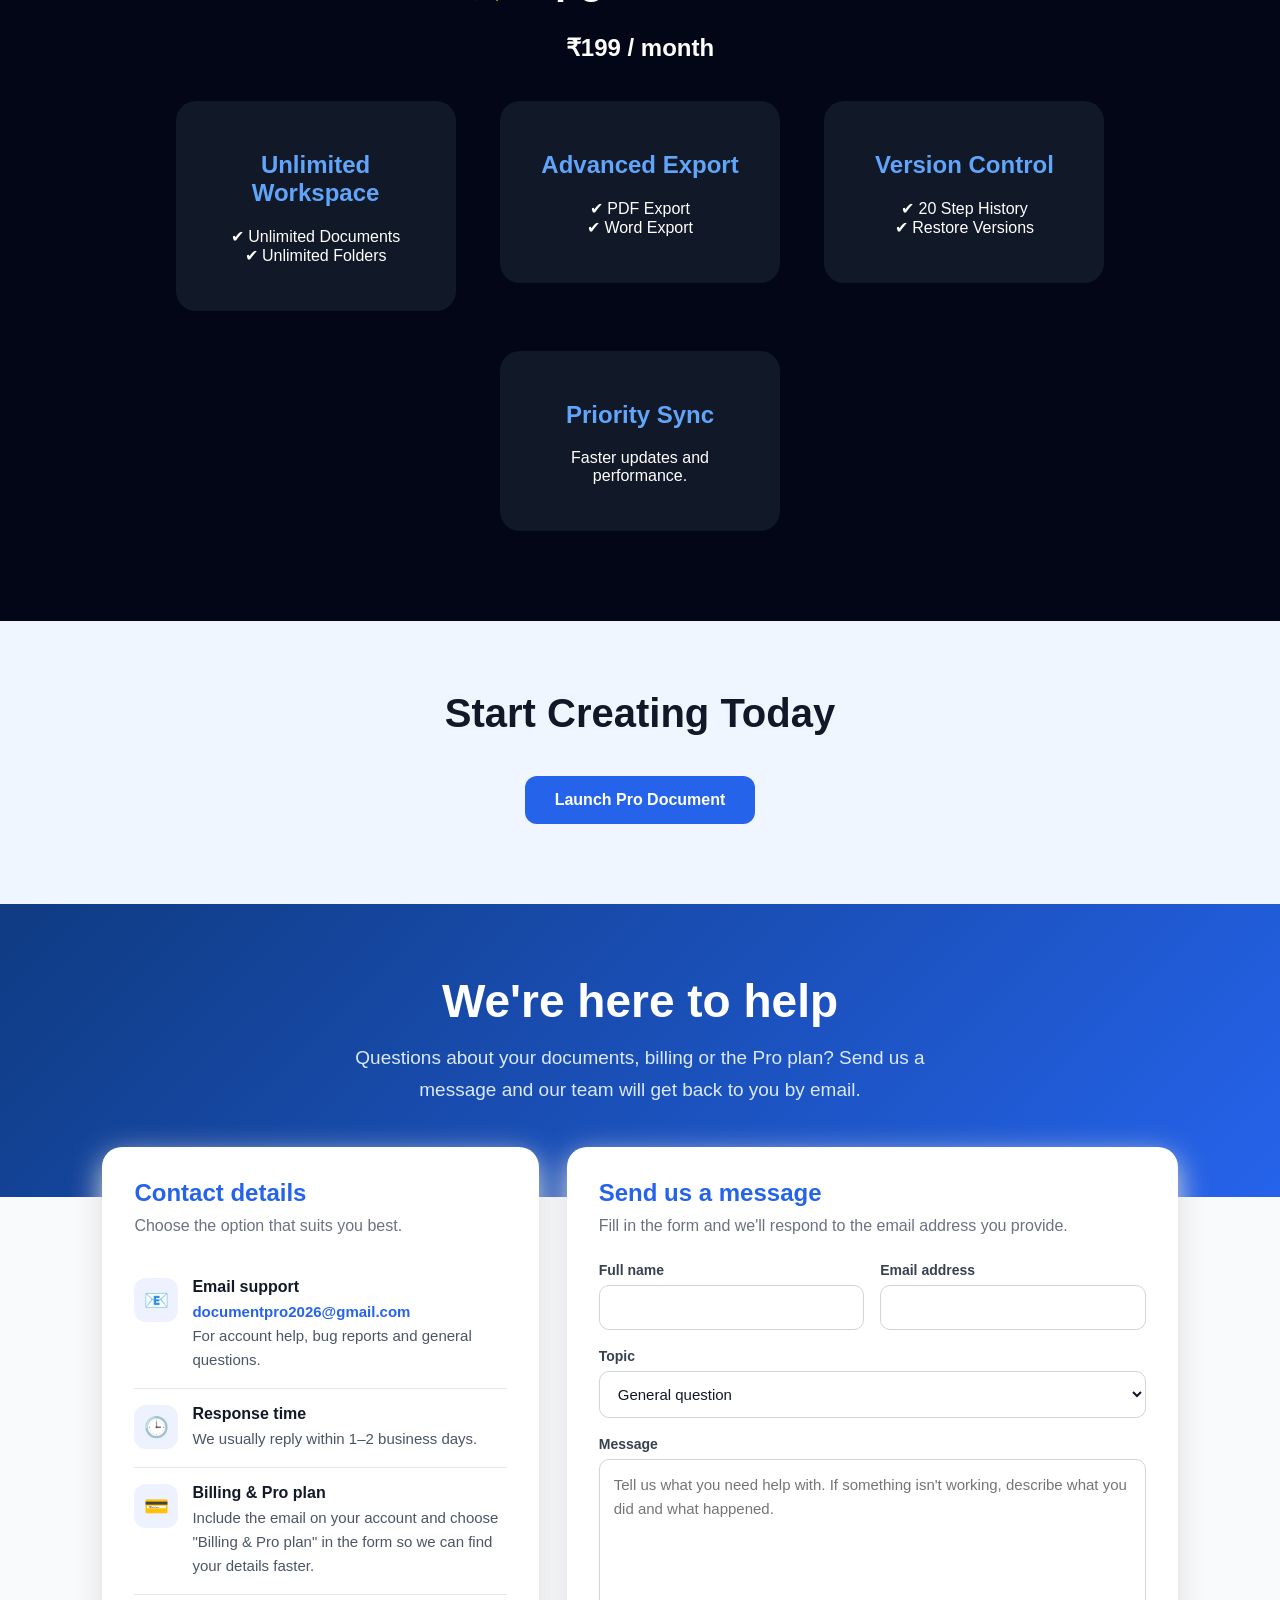
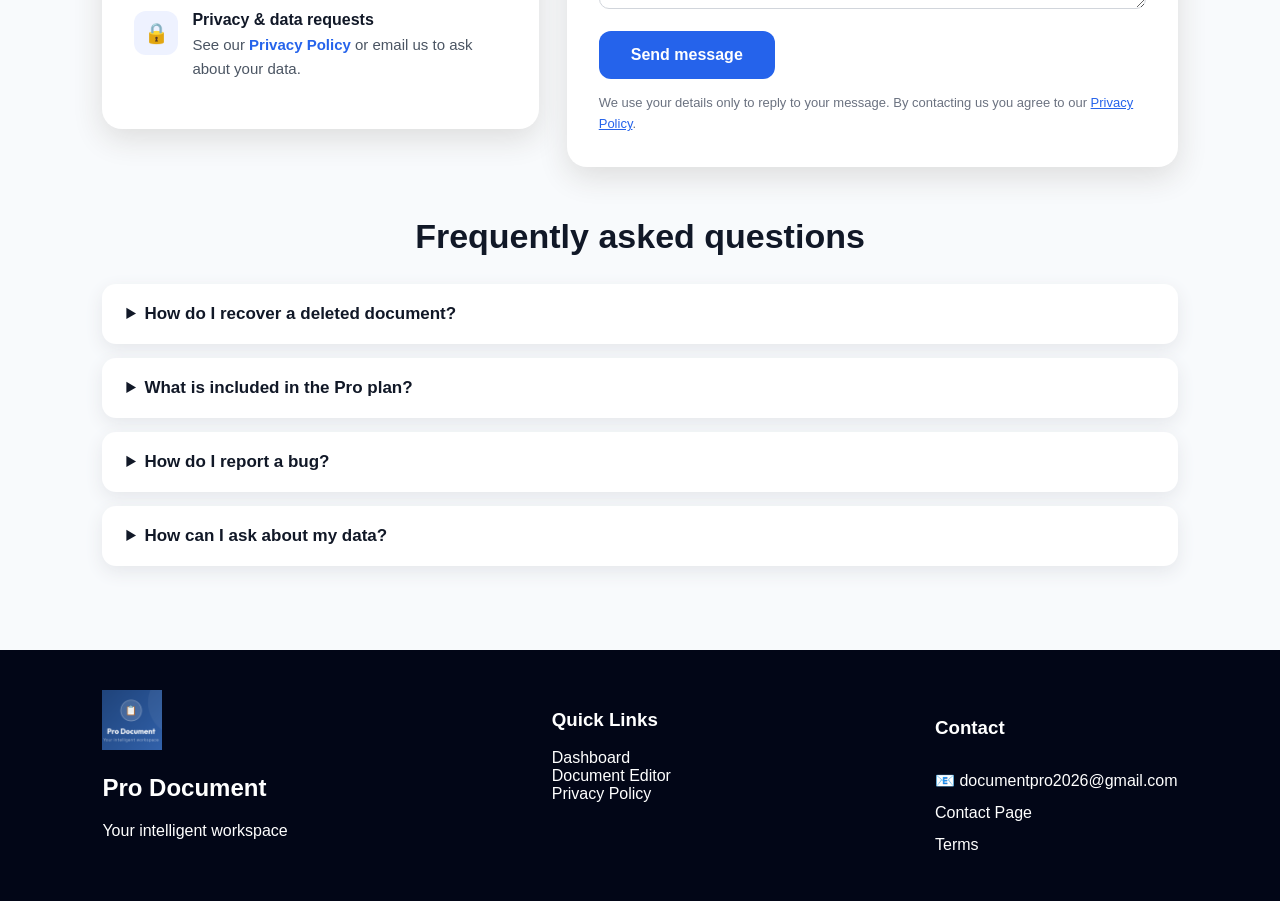
==== commit caa7458c: "Remove preview card section and styles Removed preview card section and related styles from index.ht" ====
--- a/index.html
+++ b/index.html
@@ -208,33 +208,6 @@
 
 .card h2{
 color:#2563eb;
-}
-
-.preview-card{
-background:white;
-width:520px;
-max-width:100%;
-padding:24px;
-border-radius:20px;
-box-shadow:0 10px 30px #ddd;
-}
-
-.preview-card h2{
-color:#2563eb;
-margin-top:0;
-}
-
-.preview-frame{
-width:100%;
-height:320px;
-object-fit:cover;
-object-position:top;
-display:block;
-border-radius:12px;
-margin-top:14px;
-box-shadow:0 15px 35px #0003;
-border:1px solid #e5e7eb;
-background:white;
 }
 
 .pro{
@@ -576,10 +549,6 @@
 width:100%;
 }
 
-.preview-card{
-width:100%;
-}
-
 .page-hero h2{
 font-size:34px;
 }
@@ -619,7 +588,6 @@
 
 <div>
 <a class="link" href="#features">Features</a>
-<a class="link" href="#preview">Preview</a>
 <a class="link" href="#pricing">Pricing</a>
 <a class="link" href="dashboard.html">Dashboard</a>
 <a class="link" href="document-editor.html">Document Editor</a>
@@ -690,35 +658,6 @@
 <div class="card">
 <h2>📈 History Tracking</h2>
 <p>Monitor workspace activity and usage.</p>
-</div>
-
-</div>
-
-</section>
-
-
-<!-- ===== PREVIEW ===== -->
-<!--
-  NOTE: the original index page embedded these two screenshots as base64 data URIs.
-  Save them as dashboard-preview.png and editor-preview.png next to this file,
-  or paste your original data:image/png;base64,... strings into the src attributes.
--->
-<section id="preview" class="home-section" style="background:white;">
-
-<h2 class="title">See Pro Document in Action</h2>
-
-<div class="cards" style="align-items:flex-start;">
-
-<div class="preview-card">
-<h2>📊 Workspace Dashboard</h2>
-<p>Get a clear overview of every document, folder and trash item, all from a single organized dashboard.</p>
-<img src="dashboard-preview.png" alt="Pro Document dashboard showing all documents, folders and plan details" class="preview-frame">
-</div>
-
-<div class="preview-card">
-<h2>📝 Document Editor</h2>
-<p>Write and format documents with a clean, distraction-free editor that includes version history and export tools.</p>
-<img src="editor-preview.png" alt="Pro Document editor with formatting toolbar and export options" class="preview-frame">
 </div>
 
 </div>
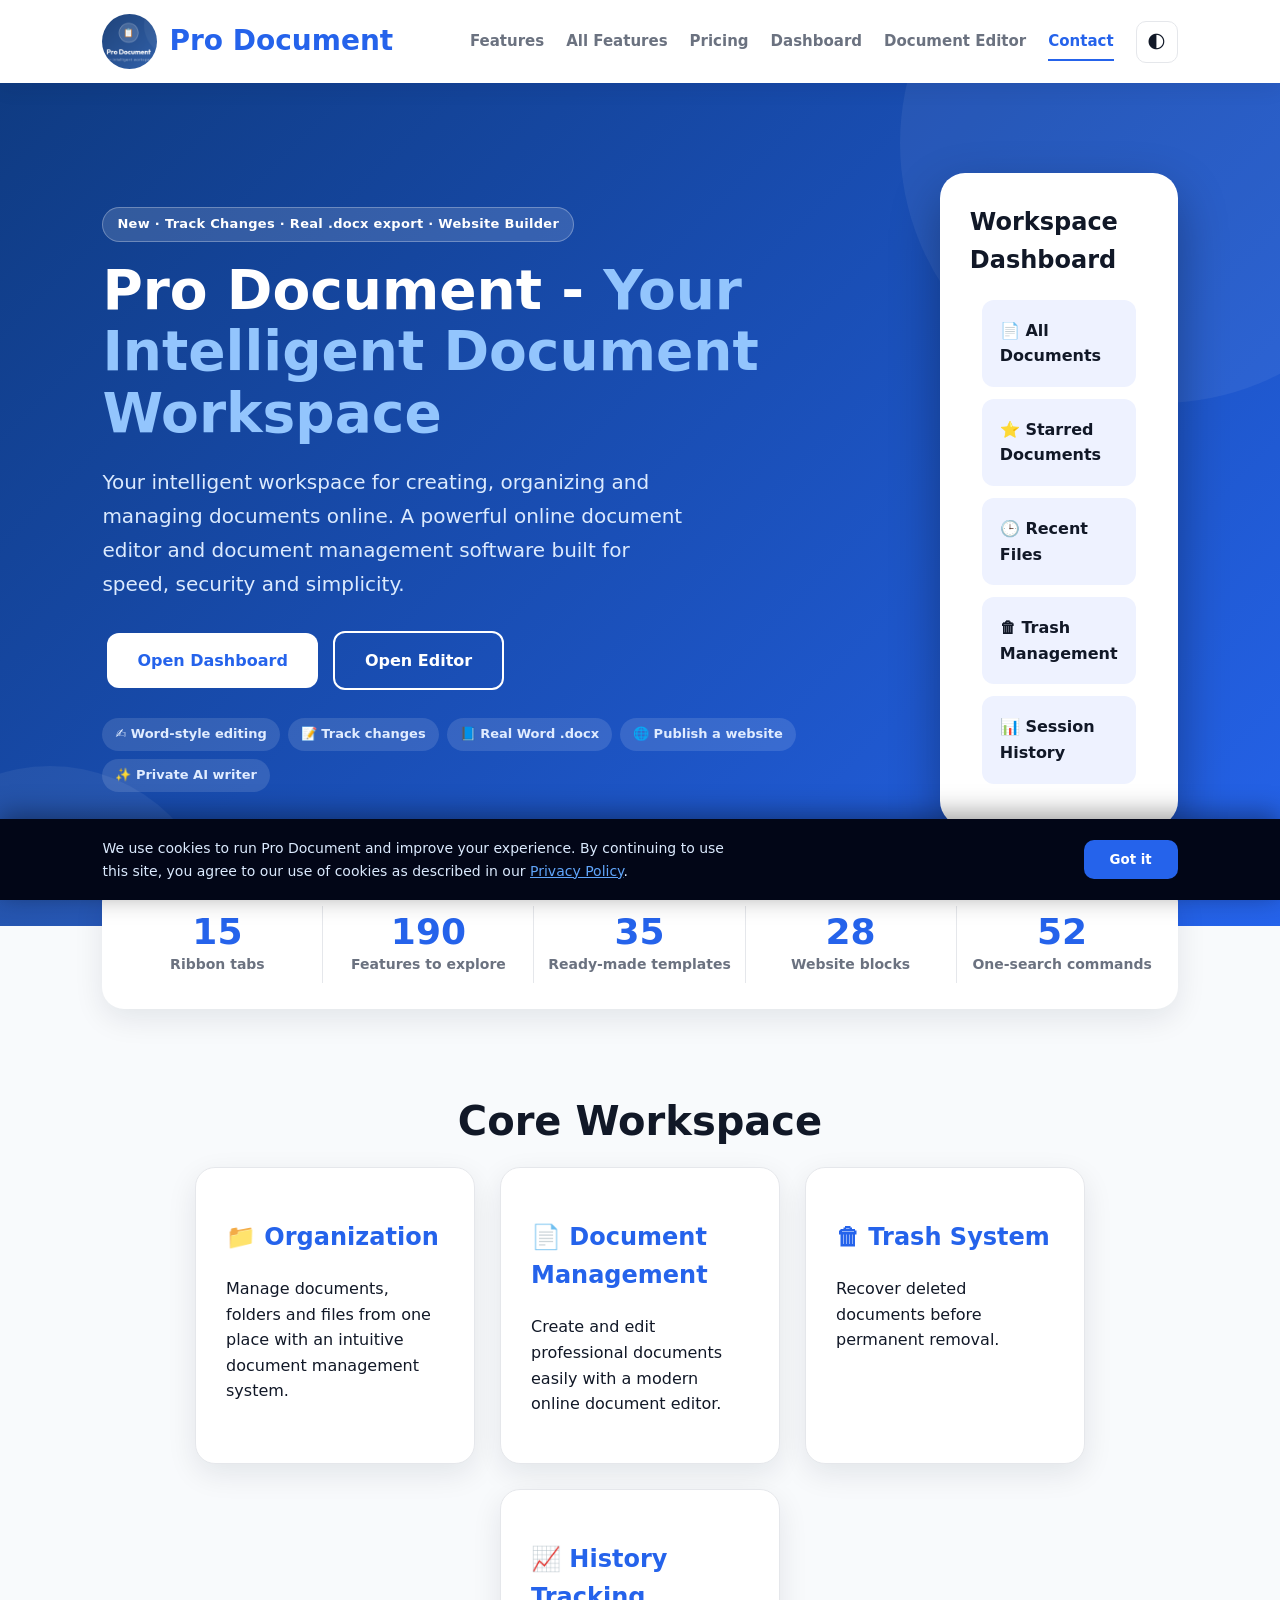
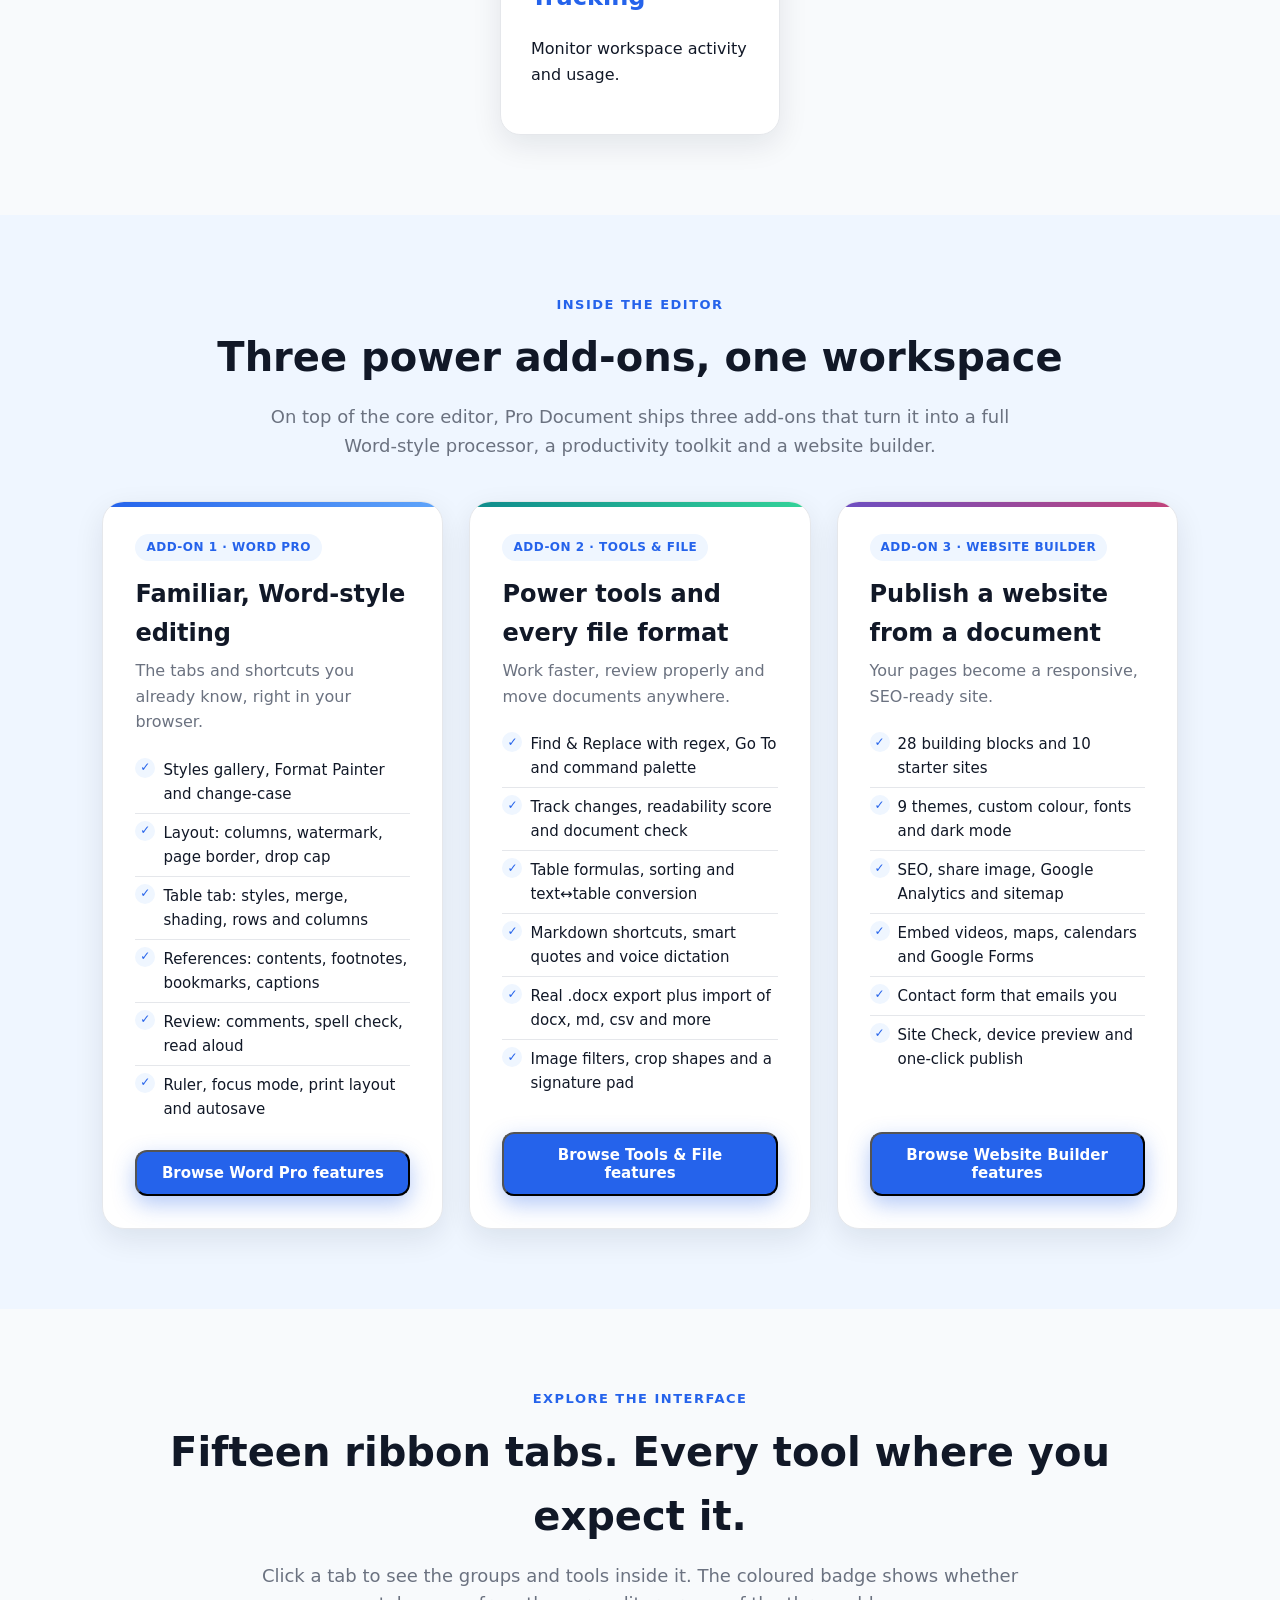
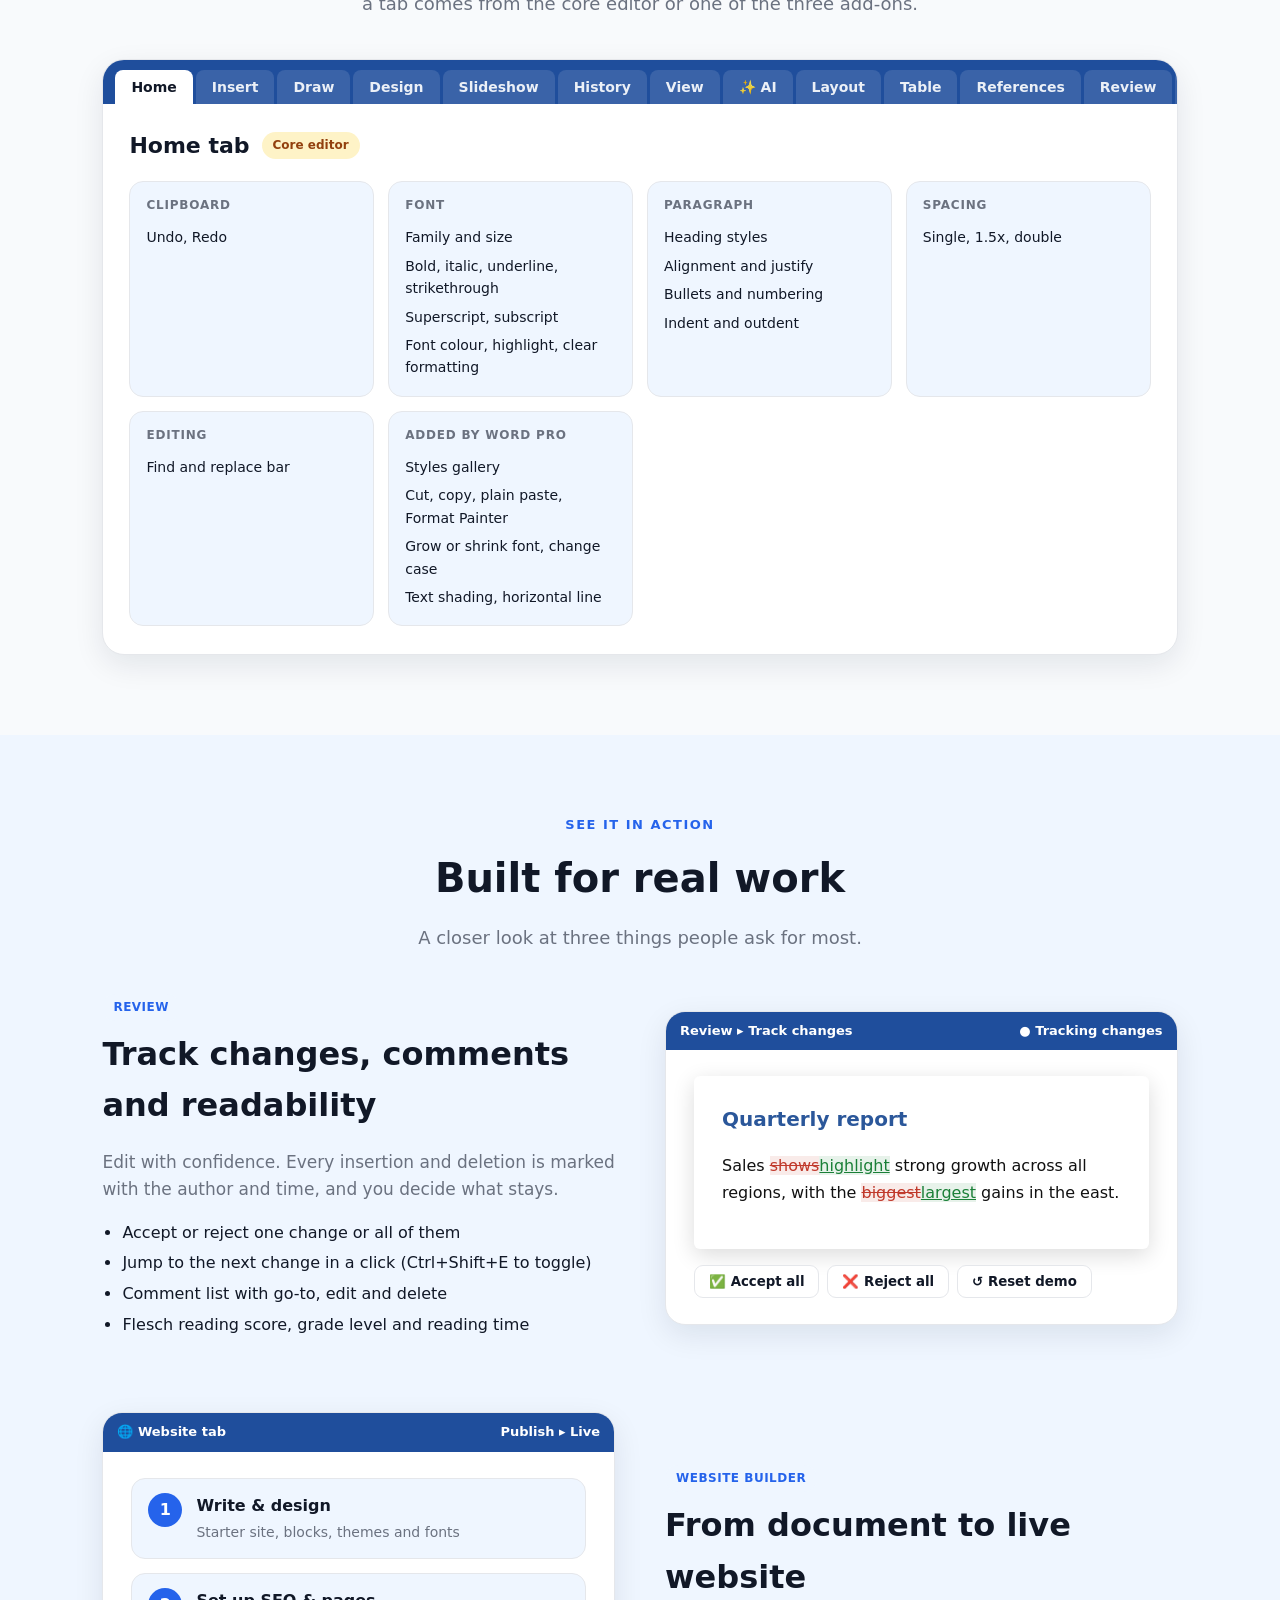
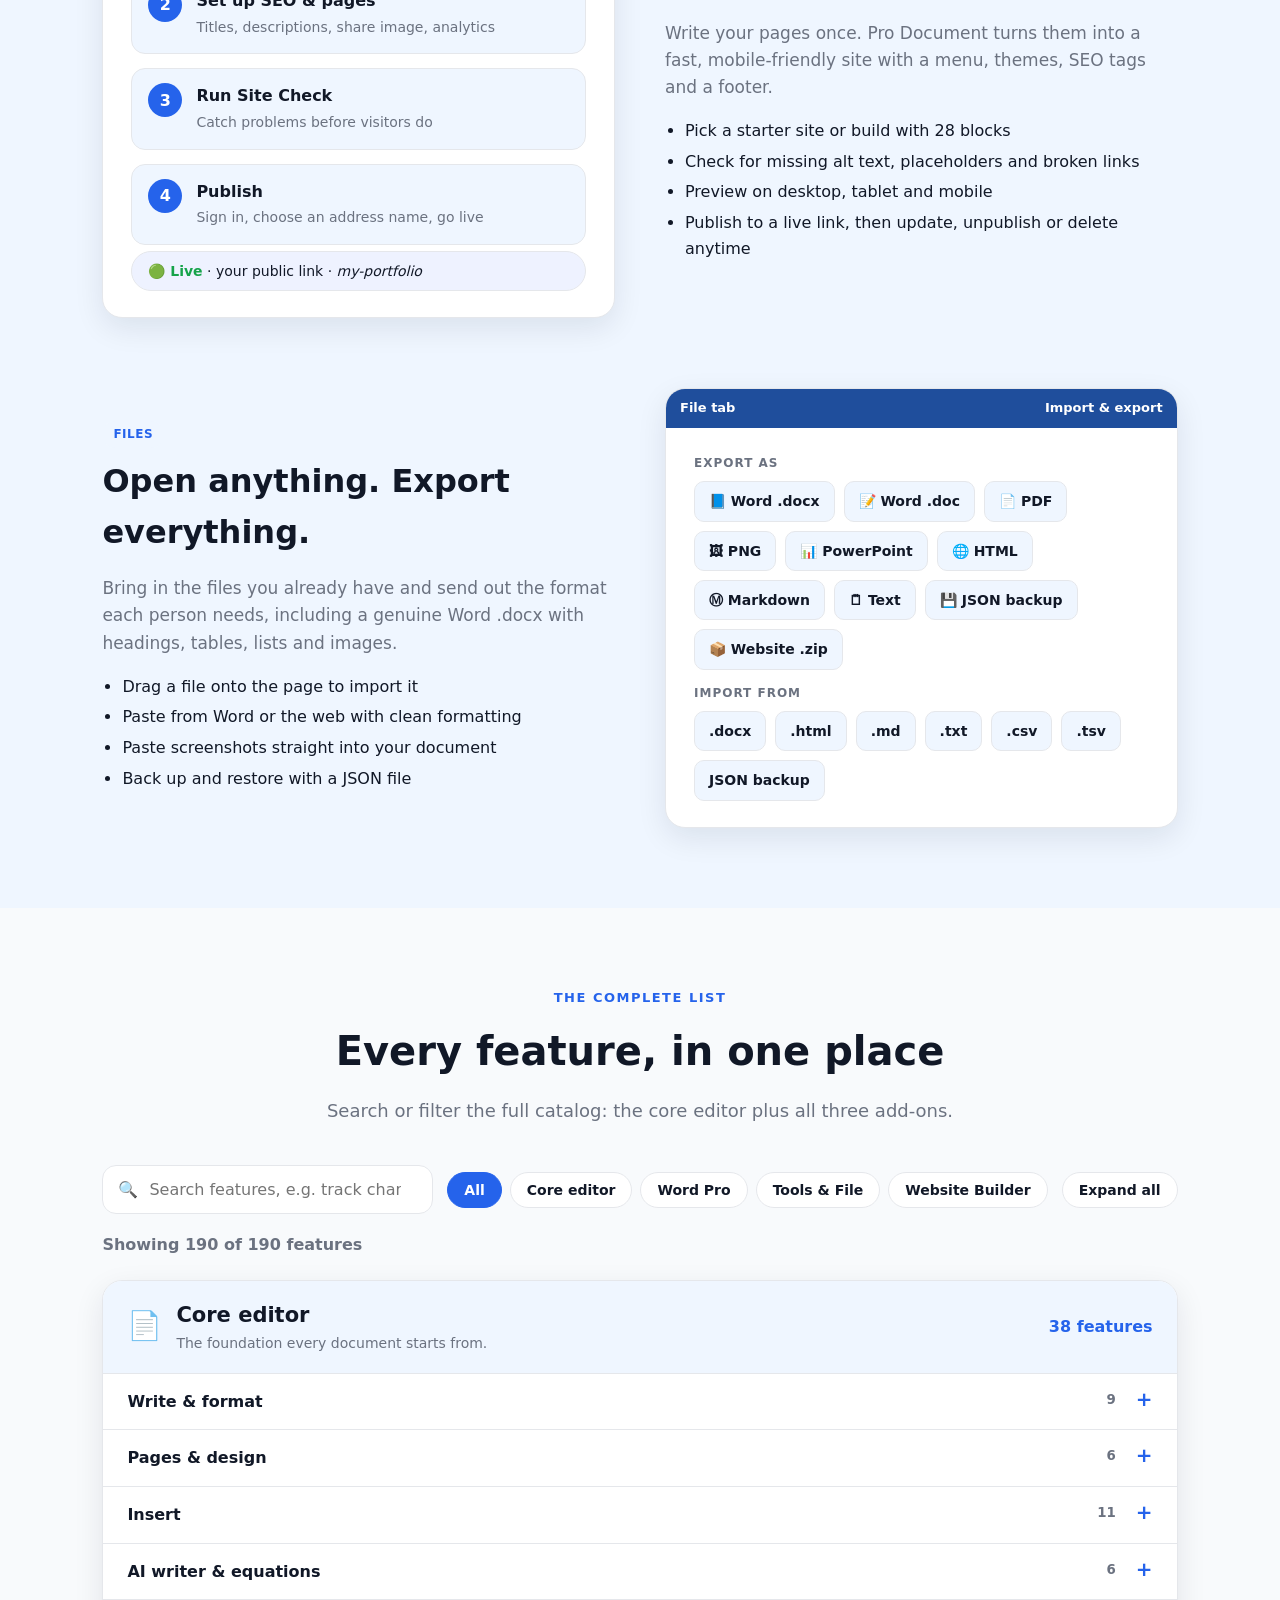
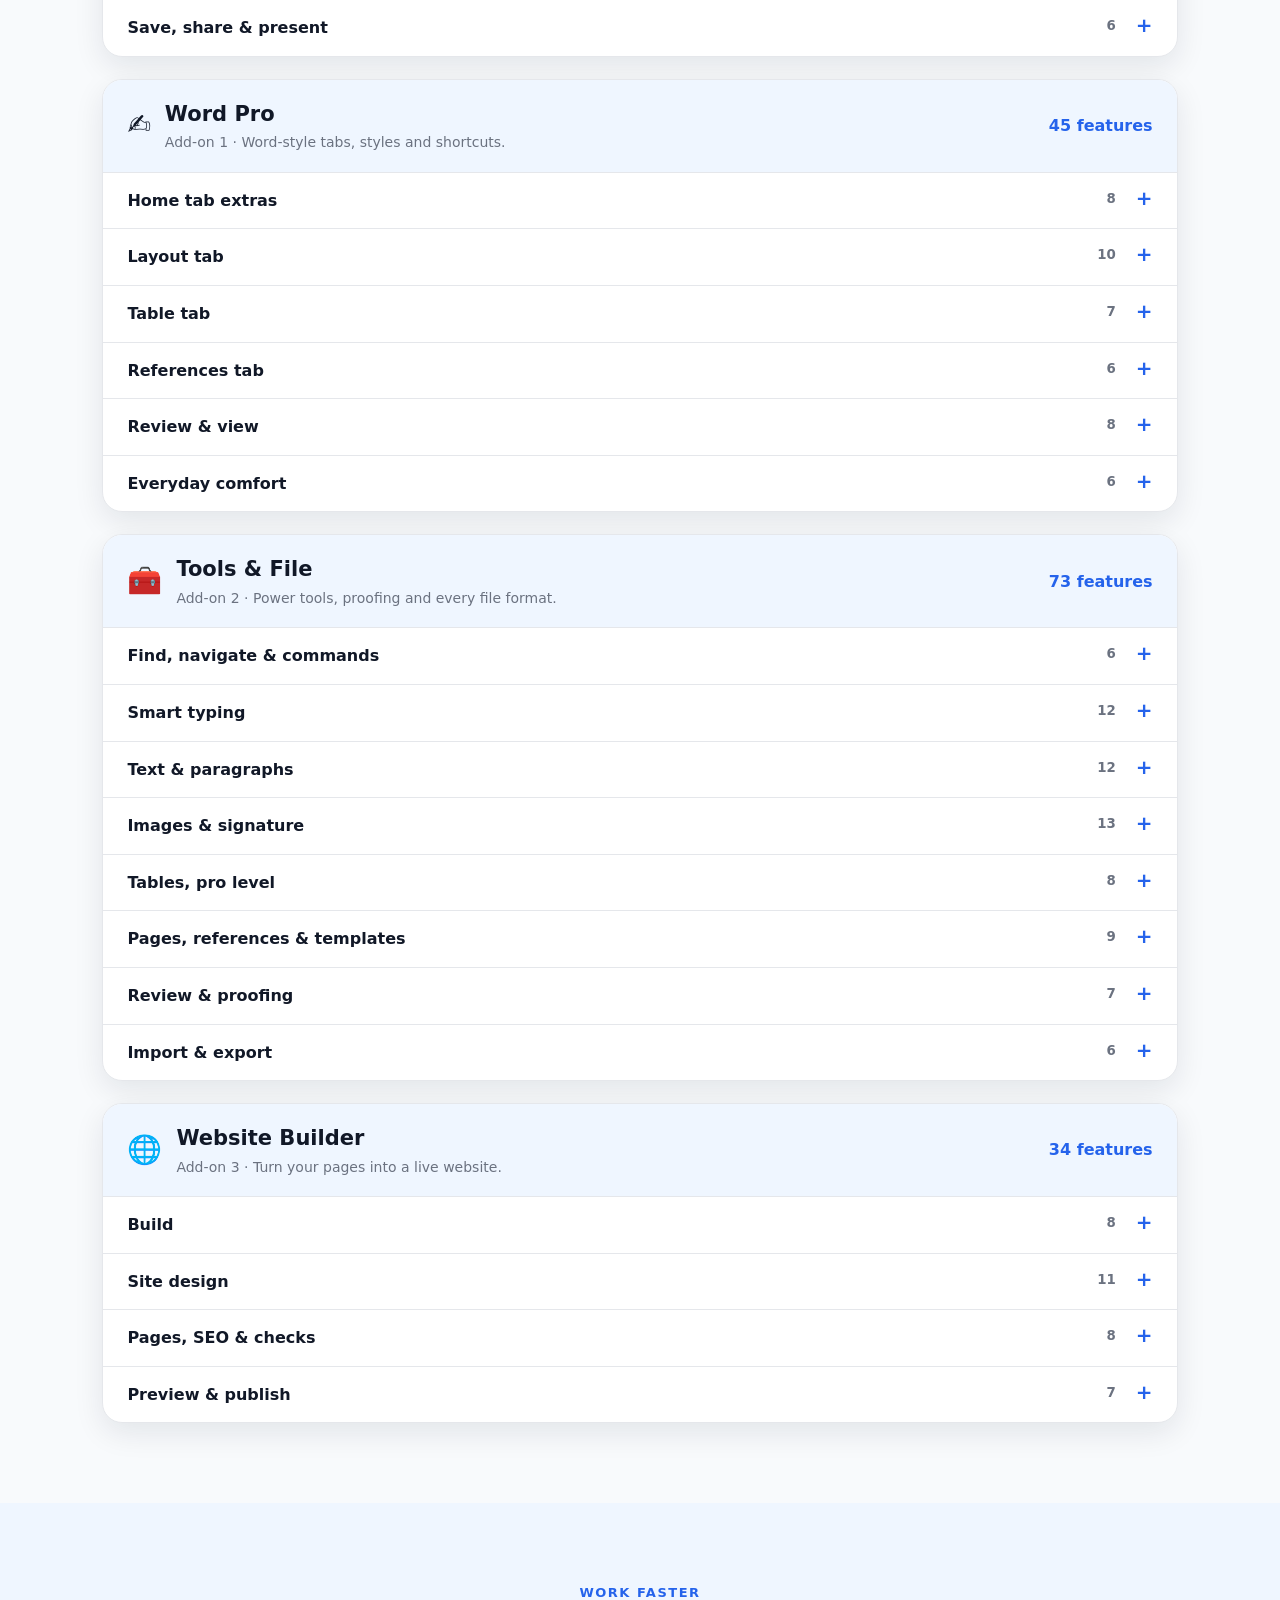
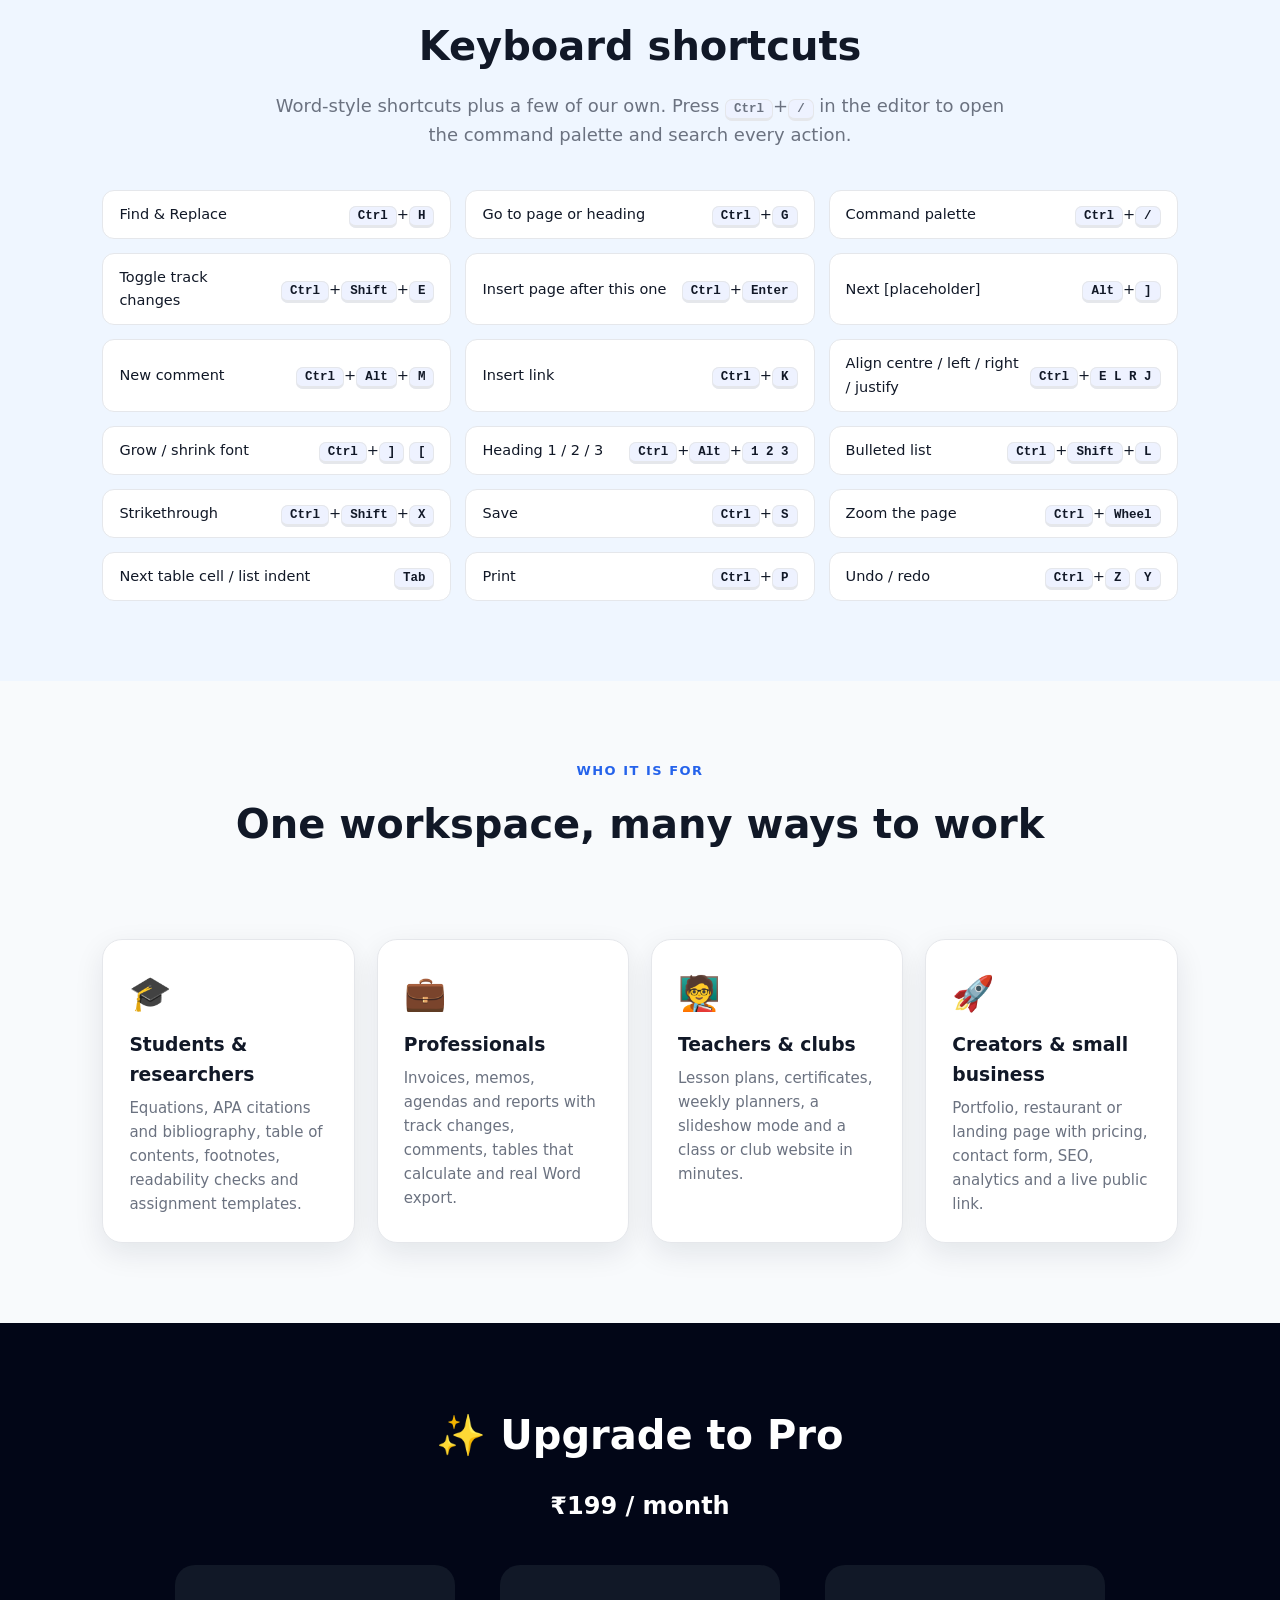
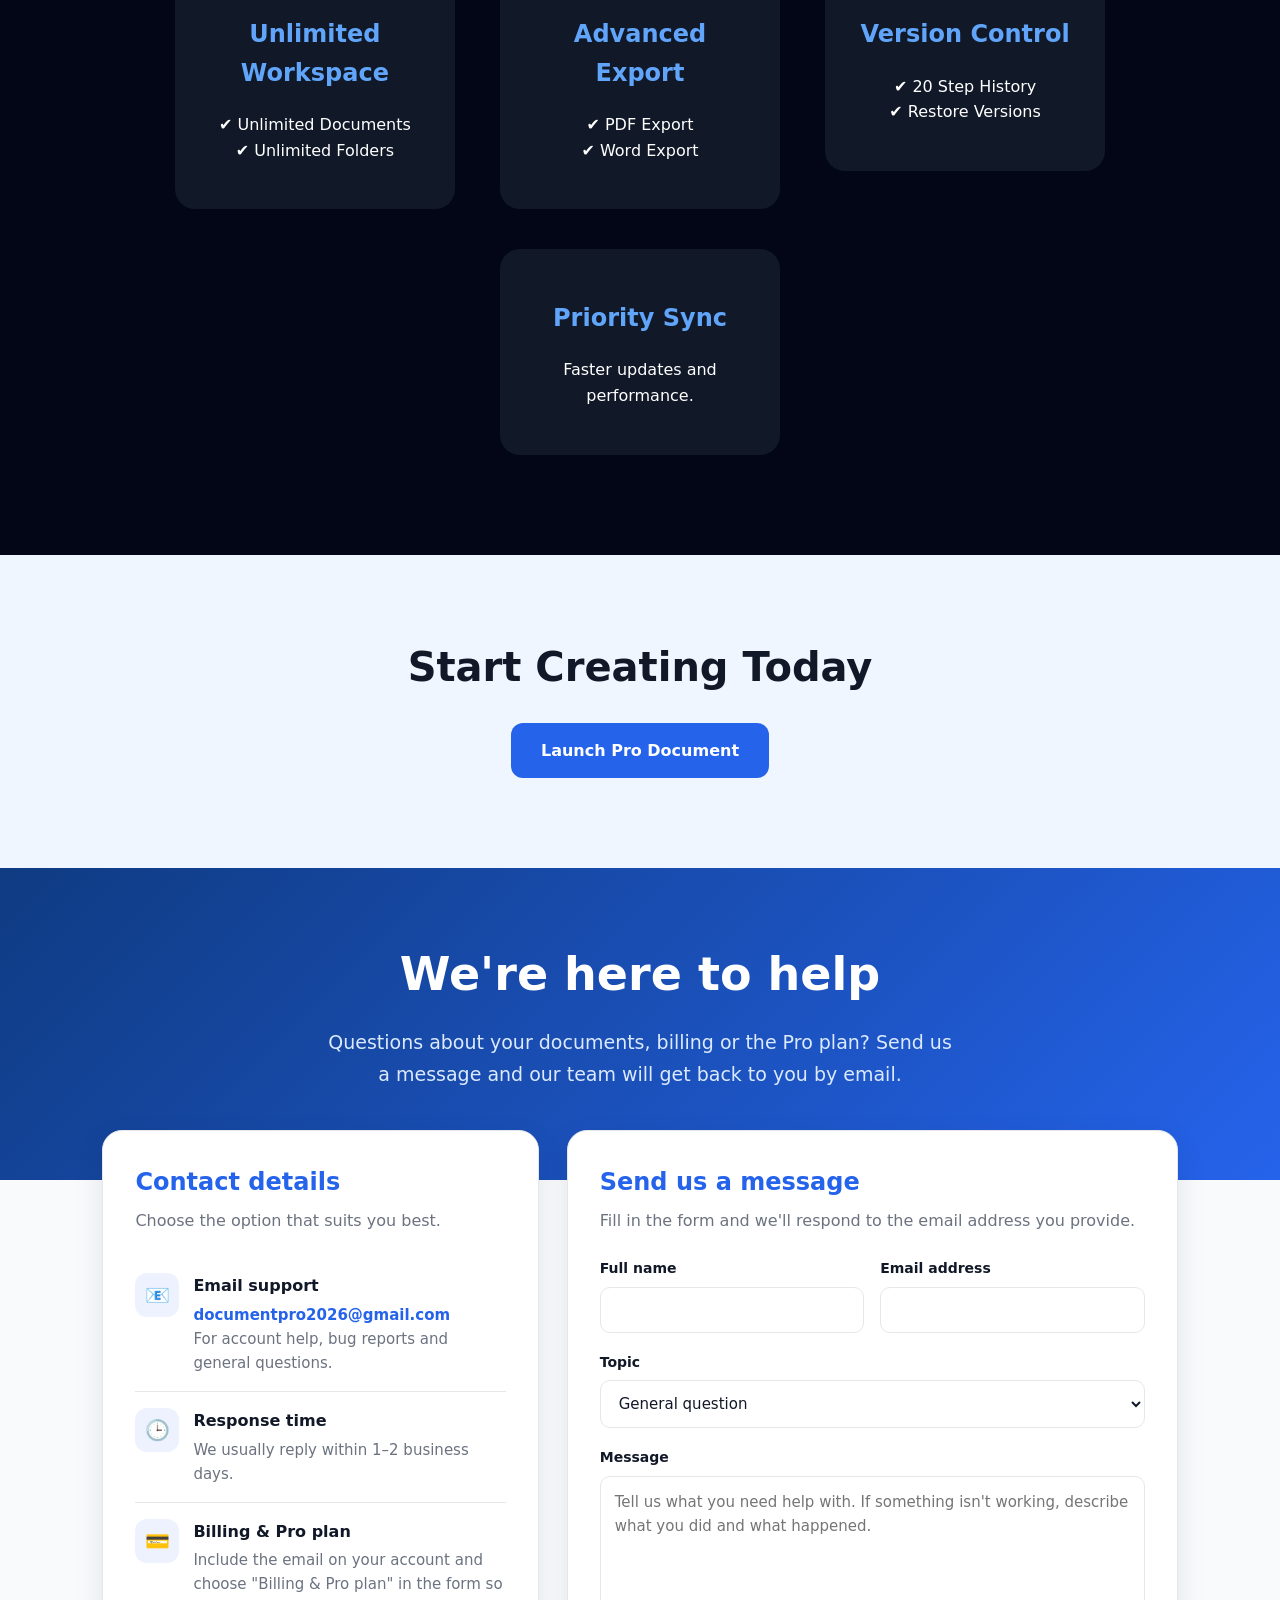
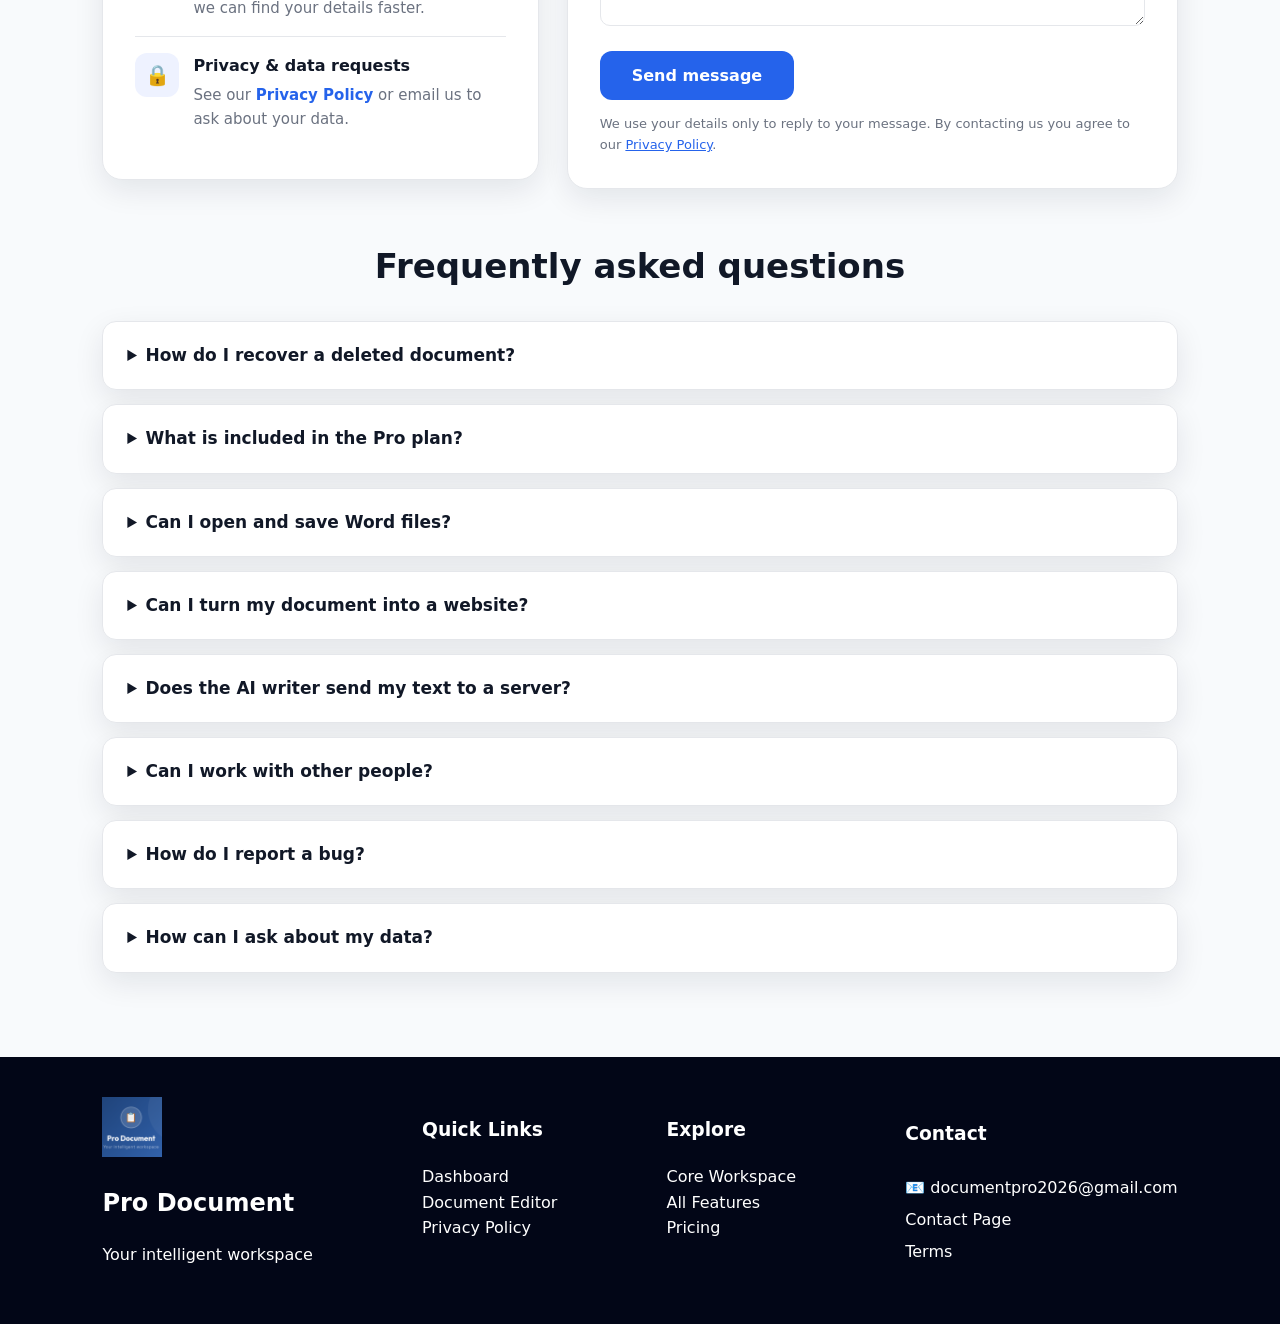
==== commit b26d6f25: "Update fmt.Println message from 'Hello' to 'Goodbye'" ====
--- a/index.html
+++ b/index.html
@@ -12,49 +12,123 @@
   gtag('config', 'G-3WLNZW7S7B');
 </script>
 
+<script>
+  /* Marks that JavaScript is available (scroll animations only hide content when this is set) and applies the saved / system theme before first paint. */
+  (function () {
+    var d = document.documentElement;
+    d.classList.add('js');
+    try {
+      var t = localStorage.getItem('proDocTheme');
+      if (!t && window.matchMedia && matchMedia('(prefers-color-scheme: dark)').matches) t = 'dark';
+      if (t === 'dark') d.setAttribute('data-theme', 'dark');
+    } catch (e) {}
+  })();
+</script>
+
 <meta charset="UTF-8">
 <meta name="viewport" content="width=device-width, initial-scale=1.0">
-
-<title>Pro Document - Online Document Editor &amp; Contact Us</title>
-
-<meta name="description" content="Pro Document is an online document editor and document management software to create, edit, organize and manage documents securely from anywhere. Contact our team for support, billing or feedback at documentpro2026@gmail.com.">
-<meta name="keywords" content="Pro Document, online document editor, document editor, document management software, online word processor, cloud document editor, document workspace, productivity software, create documents online, manage documents online, document organization tool, contact">
+<meta name="theme-color" content="#2563eb">
+
+<title>Pro Document - Online Document Editor, Document Management &amp; Website Builder</title>
+
+<meta name="description" content="Pro Document is an online document editor and document management software with Word-style editing, track changes, real .docx export, smart tools and a built-in website builder. Create, edit, organize and publish from anywhere. Contact us at documentpro2026@gmail.com.">
+<meta name="keywords" content="Pro Document, online document editor, document editor, document management software, online word processor, cloud document editor, document workspace, productivity software, create documents online, manage documents online, document organization tool, track changes online, docx export, website builder from document, contact">
 <meta name="author" content="Pro Document">
 <meta name="robots" content="index, follow">
-<link rel="canonical" href="https://prodocument.in/contact.html">
+<link rel="canonical" href="https://prodocument.in/">
 
 <link rel="apple-touch-icon" sizes="180x180" href="/apple-touch-icon.png">
 <link rel="icon" type="image/png" sizes="32x32" href="/favicon-32x32.png">
 <link rel="icon" type="image/png" sizes="16x16" href="/favicon-16x16.png">
 <link rel="icon" href="/favicon.ico">
 
-<meta property="og:title" content="Pro Document - Online Document Editor &amp; Contact Us">
-<meta property="og:description" content="Create, edit, organize and manage documents online with Pro Document's intelligent workspace. Get help from our team.">
-<meta property="og:url" content="https://prodocument.in/contact.html">
+<meta property="og:title" content="Pro Document - Online Document Editor, Document Management &amp; Website Builder">
+<meta property="og:description" content="Word-style editing, track changes, real .docx export, smart tools and a built-in website builder - all in one intelligent document workspace.">
+<meta property="og:url" content="https://prodocument.in/">
 <meta property="og:type" content="website">
 <meta property="og:site_name" content="Pro Document">
 <meta property="og:image" content="https://prodocument.in/logo.png">
 
 <meta name="twitter:card" content="summary_large_image">
-<meta name="twitter:title" content="Pro Document - Online Document Editor &amp; Contact Us">
-<meta name="twitter:description" content="Create, edit, organize and manage documents online with Pro Document.">
+<meta name="twitter:title" content="Pro Document - Online Document Editor, Document Management &amp; Website Builder">
+<meta name="twitter:description" content="Create, edit, organize, export and publish documents online with Pro Document.">
 <meta name="twitter:image" content="https://prodocument.in/logo.png">
+
+<script type="application/ld+json">
+{
+  "@context": "https://schema.org",
+  "@type": "SoftwareApplication",
+  "name": "Pro Document",
+  "url": "https://prodocument.in/",
+  "applicationCategory": "BusinessApplication",
+  "operatingSystem": "Web",
+  "description": "Online document editor and document management software with Word-style editing, track changes, real .docx export and a built-in website builder.",
+  "offers": { "@type": "Offer", "price": "199", "priceCurrency": "INR" }
+}
+</script>
+
+<script type="application/ld+json">
+{
+  "@context": "https://schema.org",
+  "@type": "FAQPage",
+  "mainEntity": [
+    { "@type": "Question", "name": "How do I recover a deleted document?", "acceptedAnswer": { "@type": "Answer", "text": "Open the Dashboard and go to Trash. Deleted documents stay there until they are permanently removed, and you can restore them from that page." } },
+    { "@type": "Question", "name": "What is included in the Pro plan?", "acceptedAnswer": { "@type": "Answer", "text": "Pro is ₹199 per month and includes unlimited documents and folders, PDF and Word export, a 20 step version history with restore, and priority sync." } },
+    { "@type": "Question", "name": "Can I open and save Word files?", "acceptedAnswer": { "@type": "Answer", "text": "Yes. You can import .docx files and export a real Word .docx, as well as .doc, PDF, HTML, Markdown, plain text and a JSON backup. Imported files are added as a new page." } },
+    { "@type": "Question", "name": "Can I turn my document into a website?", "acceptedAnswer": { "@type": "Answer", "text": "Yes. The Website tab lets you build pages from ready-made blocks and starter sites, check them, preview them on desktop, tablet and mobile, export them as HTML or a .zip, or publish them to a live link when you are signed in." } },
+    { "@type": "Question", "name": "Does the AI writer send my text to a server?", "acceptedAnswer": { "@type": "Answer", "text": "Smart mode runs a small AI model inside your browser using WebGPU, so your prompt stays on your device. The model is downloaded once on first use. If your browser does not support WebGPU, instant templates are used instead. Always check AI-written content, especially maths." } },
+    { "@type": "Question", "name": "Can I work with other people?", "acceptedAnswer": { "@type": "Answer", "text": "Yes. You can share a document with a link that gives view-only or edit access, and use Track Changes and Comments to review work together." } },
+    { "@type": "Question", "name": "How do I report a bug?", "acceptedAnswer": { "@type": "Answer", "text": "Use the contact form and choose Report a problem. Tell us which page you were on, what you expected to happen and what happened instead. Your browser and device also help us fix it faster." } },
+    { "@type": "Question", "name": "How can I ask about my data?", "acceptedAnswer": { "@type": "Answer", "text": "Email documentpro2026@gmail.com with the subject Privacy or data request. You can also read how we handle data in our Privacy Policy." } }
+  ]
+}
+</script>
 
 <style>
 
 *{
 box-sizing:border-box;
-font-family:Inter,Arial,sans-serif;
+font-family:Inter,"Segoe UI",system-ui,-apple-system,Arial,sans-serif;
+}
+
+:root{
+--bg:#f8fafc;
+--surface:#ffffff;
+--text:#111827;
+--muted:#6b7280;
+--line:#e5e7eb;
+--brand:#2563eb;
+--brand-d:#1d4ed8;
+--navy:#0f3b82;
+--ink:#020617;
+--soft:#eff6ff;
+--soft2:#eef2ff;
+--shadow:0 10px 30px rgba(15,23,42,.09);
+--nav-h:84px;
+}
+
+[data-theme="dark"]{
+--bg:#0b1220;
+--surface:#111a2e;
+--text:#e6ebf5;
+--muted:#9aa7c0;
+--line:#22304a;
+--soft:#0f1b33;
+--soft2:#15213b;
+--shadow:0 10px 30px rgba(0,0,0,.45);
 }
 
 html{
 scroll-behavior:smooth;
+scroll-padding-top:var(--nav-h);
 }
 
 body{
 margin:0;
-background:#f8fafc;
-color:#111827;
+background:var(--bg);
+color:var(--text);
+line-height:1.6;
+-webkit-font-smoothing:antialiased;
 }
 
 a:focus-visible,
@@ -62,20 +136,54 @@
 input:focus-visible,
 select:focus-visible,
 textarea:focus-visible,
-summary:focus-visible{
+summary:focus-visible,
+[role="tab"]:focus-visible{
 outline:3px solid #93c5fd;
 outline-offset:2px;
 }
 
+.skip{
+position:absolute;
+left:-999px;
+top:8px;
+background:#fff;
+color:#111827;
+padding:10px 16px;
+border-radius:8px;
+font-weight:700;
+z-index:2000;
+}
+
+.skip:focus{
+left:8px;
+}
+
+#progress{
+position:fixed;
+top:0;
+left:0;
+height:3px;
+width:0;
+background:linear-gradient(90deg,#60a5fa,#2563eb);
+z-index:1500;
+}
+
 /* NAV */
 
-nav{
+.site-nav{
+position:sticky;
+top:0;
+z-index:1000;
+background:var(--surface);
+box-shadow:0 5px 20px rgba(15,23,42,.08);
+}
+
+.site-nav nav{
 display:flex;
 justify-content:space-between;
 align-items:center;
-padding:18px 8%;
-background:white;
-box-shadow:0 5px 20px #ddd;
+gap:20px;
+padding:14px 8%;
 }
 
 .brand{
@@ -95,48 +203,57 @@
 .logo{
 font-size:28px;
 font-weight:800;
-color:#2563eb;
+color:var(--brand);
+}
+
+.nav-links{
+display:flex;
+align-items:center;
+gap:4px;
+flex-wrap:wrap;
+justify-content:flex-end;
 }
 
 nav a.link{
 text-decoration:none;
-margin-left:22px;
-color:#374151;
+margin-left:18px;
+color:var(--muted);
 font-weight:600;
+font-size:15px;
+padding:6px 0;
+border-bottom:2px solid transparent;
 }
 
 nav a.link:hover,
-nav a.active{
-color:#2563eb;
-}
-
-/* ===== HOME HERO (from index) ===== */
-
-.hero{
-background:linear-gradient(135deg,#0f3b82,#2563eb);
-color:white;
-padding:90px 8%;
-display:flex;
-justify-content:space-between;
-align-items:center;
-gap:50px;
-}
-
-.hero h1{
-font-size:55px;
-margin:0;
-}
-
-.hero h1 span{
-color:#60a5fa;
-}
-
-.hero p{
-font-size:20px;
-line-height:1.7;
-max-width:600px;
-color:#dbeafe;
-}
+nav a.link.active{
+color:var(--brand);
+border-bottom-color:var(--brand);
+}
+
+.theme-btn,
+.menu-btn{
+border:1px solid var(--line);
+background:var(--surface);
+color:var(--text);
+border-radius:10px;
+width:42px;
+height:42px;
+font-size:18px;
+cursor:pointer;
+margin-left:18px;
+}
+
+.theme-btn:hover,
+.menu-btn:hover{
+border-color:var(--brand);
+}
+
+.menu-btn{
+display:none;
+margin-left:0;
+}
+
+/* BUTTONS */
 
 .btn{
 padding:15px 30px;
@@ -145,6 +262,11 @@
 display:inline-block;
 margin:10px 5px;
 font-weight:bold;
+transition:transform .15s,box-shadow .15s;
+}
+
+.btn:hover{
+transform:translateY(-2px);
 }
 
 .btn.primary{
@@ -155,6 +277,90 @@
 .btn.secondary{
 border:2px solid white;
 color:white;
+}
+
+.btn.solid{
+background:var(--brand);
+color:#fff;
+box-shadow:0 8px 22px rgba(37,99,235,.35);
+}
+
+.btn.ghost{
+border:2px solid var(--brand);
+color:var(--brand);
+}
+
+/* HERO */
+
+.hero{
+background:linear-gradient(135deg,#0f3b82,#2563eb);
+color:white;
+padding:90px 8% 100px;
+display:flex;
+justify-content:space-between;
+align-items:center;
+gap:50px;
+position:relative;
+overflow:hidden;
+}
+
+.hero::before,
+.hero::after{
+content:"";
+position:absolute;
+border-radius:50%;
+background:rgba(255,255,255,.06);
+pointer-events:none;
+}
+
+.hero::before{width:520px;height:520px;right:-140px;top:-200px}
+.hero::after{width:340px;height:340px;left:-120px;bottom:-180px}
+
+.hero > div{position:relative;z-index:1}
+
+.eyebrow{
+display:inline-block;
+background:rgba(255,255,255,.14);
+border:1px solid rgba(255,255,255,.28);
+padding:6px 14px;
+border-radius:999px;
+font-size:13px;
+font-weight:700;
+letter-spacing:.3px;
+margin-bottom:18px;
+}
+
+.hero h1{
+font-size:55px;
+margin:0;
+line-height:1.12;
+}
+
+.hero h1 span{
+color:#93c5fd;
+}
+
+.hero p{
+font-size:20px;
+line-height:1.7;
+max-width:600px;
+color:#dbeafe;
+}
+
+.hero-chips{
+display:flex;
+flex-wrap:wrap;
+gap:8px;
+margin-top:18px;
+}
+
+.hero-chips span{
+background:rgba(255,255,255,.12);
+border-radius:999px;
+padding:6px 13px;
+font-size:13px;
+font-weight:600;
+color:#e0ecff;
 }
 
 .dashboard-box{
@@ -179,16 +385,70 @@
 font-weight:bold;
 }
 
-/* ===== HOME SECTIONS (from index) ===== */
+/* STATS */
+
+.stats{
+margin:-46px 8% 0;
+position:relative;
+z-index:2;
+background:var(--surface);
+border-radius:22px;
+box-shadow:var(--shadow);
+display:grid;
+grid-template-columns:repeat(5,1fr);
+padding:26px 10px;
+}
+
+.stat{
+text-align:center;
+padding:6px 10px;
+border-right:1px solid var(--line);
+}
+
+.stat:last-child{border-right:none}
+
+.stat b{
+display:block;
+font-size:36px;
+color:var(--brand);
+line-height:1.1;
+}
+
+.stat span{
+color:var(--muted);
+font-size:14px;
+font-weight:600;
+}
+
+/* SECTIONS */
 
 .home-section{
-padding:70px 8%;
+padding:80px 8%;
 }
 
 .title{
 text-align:center;
 font-size:40px;
-margin:0 0 30px;
+margin:0 0 14px;
+}
+
+.lead{
+text-align:center;
+color:var(--muted);
+font-size:18px;
+max-width:760px;
+margin:0 auto 40px;
+}
+
+.kicker{
+display:block;
+text-align:center;
+color:var(--brand);
+font-weight:800;
+letter-spacing:1.5px;
+font-size:13px;
+text-transform:uppercase;
+margin-bottom:10px;
 }
 
 .cards{
@@ -199,16 +459,630 @@
 }
 
 .card{
-background:white;
+background:var(--surface);
 width:280px;
 padding:30px;
 border-radius:20px;
-box-shadow:0 10px 30px #ddd;
+box-shadow:var(--shadow);
+border:1px solid var(--line);
 }
 
 .card h2{
-color:#2563eb;
-}
+color:var(--brand);
+}
+
+/* ADD-ON CARDS */
+
+.addon-grid{
+display:grid;
+grid-template-columns:repeat(3,1fr);
+gap:26px;
+max-width:1200px;
+margin:0 auto;
+}
+
+.addon{
+background:var(--surface);
+border:1px solid var(--line);
+border-radius:22px;
+padding:32px;
+box-shadow:var(--shadow);
+display:flex;
+flex-direction:column;
+position:relative;
+overflow:hidden;
+}
+
+.addon::before{
+content:"";
+position:absolute;
+left:0;
+right:0;
+top:0;
+height:5px;
+background:linear-gradient(90deg,#2563eb,#60a5fa);
+}
+
+.addon:nth-child(2)::before{background:linear-gradient(90deg,#0f8b8d,#34d399)}
+.addon:nth-child(3)::before{background:linear-gradient(90deg,#6c4fc2,#c2447a)}
+
+.tag{
+display:inline-block;
+align-self:flex-start;
+background:var(--soft);
+color:var(--brand);
+font-size:12px;
+font-weight:800;
+padding:4px 11px;
+border-radius:999px;
+letter-spacing:.5px;
+}
+
+.addon h3{
+margin:14px 0 6px;
+font-size:24px;
+}
+
+.addon > p{
+margin:0 0 16px;
+color:var(--muted);
+}
+
+.addon ul{
+list-style:none;
+padding:0;
+margin:0 0 22px;
+flex:1;
+}
+
+.addon li{
+padding:7px 0 7px 28px;
+position:relative;
+font-size:15px;
+border-top:1px solid var(--line);
+}
+
+.addon li:first-child{border-top:none}
+
+.addon li::before{
+content:"✓";
+position:absolute;
+left:0;
+top:7px;
+width:20px;
+height:20px;
+border-radius:50%;
+background:var(--soft);
+color:var(--brand);
+font-size:12px;
+font-weight:800;
+display:flex;
+align-items:center;
+justify-content:center;
+}
+
+.addon .btn{
+margin:0;
+text-align:center;
+font-size:15px;
+padding:12px 20px;
+cursor:pointer;
+}
+
+/* RIBBON EXPLORER */
+
+.ribbon-wrap{
+max-width:1200px;
+margin:0 auto;
+background:var(--surface);
+border:1px solid var(--line);
+border-radius:22px;
+box-shadow:var(--shadow);
+overflow:hidden;
+}
+
+.ribbon-bar{
+background:#1f4e9c;
+display:flex;
+gap:3px;
+padding:10px 12px 0;
+overflow-x:auto;
+scrollbar-width:thin;
+}
+
+.ribbon-bar button{
+background:rgba(255,255,255,.12);
+color:rgba(255,255,255,.9);
+border:none;
+border-radius:8px 8px 0 0;
+padding:9px 16px;
+font-weight:600;
+font-size:14px;
+cursor:pointer;
+white-space:nowrap;
+}
+
+.ribbon-bar button:hover{background:rgba(255,255,255,.24)}
+
+.ribbon-bar button[aria-selected="true"]{
+background:var(--surface);
+color:var(--text);
+}
+
+.ribbon-panel{
+padding:24px 26px 28px;
+min-height:250px;
+}
+
+.ribbon-meta{
+display:flex;
+align-items:center;
+gap:12px;
+flex-wrap:wrap;
+margin-bottom:18px;
+}
+
+.ribbon-meta h3{
+margin:0;
+font-size:22px;
+}
+
+.src{
+font-size:12px;
+font-weight:800;
+padding:4px 11px;
+border-radius:999px;
+background:var(--soft);
+color:var(--brand);
+}
+
+.src.s1{background:#e8f1fd;color:#2b579a}
+.src.s2{background:#e3f6f4;color:#0f766e}
+.src.s3{background:#f1ecfc;color:#6c4fc2}
+.src.s0{background:#fef3c7;color:#92400e}
+
+[data-theme="dark"] .src.s1{background:#17294a;color:#93b4ee}
+[data-theme="dark"] .src.s2{background:#0d2f2e;color:#6ee0d3}
+[data-theme="dark"] .src.s3{background:#261c47;color:#c5b2f5}
+[data-theme="dark"] .src.s0{background:#3b2a08;color:#fcd34d}
+
+.group-grid{
+display:grid;
+grid-template-columns:repeat(auto-fill,minmax(210px,1fr));
+gap:14px;
+}
+
+.group{
+background:var(--soft);
+border:1px solid var(--line);
+border-radius:14px;
+padding:14px 16px;
+}
+
+.group h4{
+margin:0 0 8px;
+font-size:12px;
+letter-spacing:.8px;
+text-transform:uppercase;
+color:var(--muted);
+}
+
+.group ul{
+list-style:none;
+margin:0;
+padding:0;
+}
+
+.group li{
+font-size:14px;
+padding:3px 0;
+}
+
+/* SPOTLIGHTS */
+
+.spot{
+display:grid;
+grid-template-columns:1fr 1fr;
+gap:50px;
+align-items:center;
+max-width:1150px;
+margin:0 auto 70px;
+}
+
+.spot:last-child{margin-bottom:0}
+.spot.rev .spot-text{order:2}
+
+.spot-text h3{
+font-size:32px;
+margin:8px 0 12px;
+}
+
+.spot-text p{
+color:var(--muted);
+font-size:17px;
+}
+
+.spot-text ul{
+padding-left:20px;
+margin:14px 0 0;
+}
+
+.spot-text li{margin:5px 0}
+
+.mock{
+background:var(--surface);
+border:1px solid var(--line);
+border-radius:20px;
+box-shadow:var(--shadow);
+overflow:hidden;
+}
+
+.mock-bar{
+background:#1f4e9c;
+color:#fff;
+padding:9px 14px;
+font-size:13px;
+font-weight:600;
+display:flex;
+justify-content:space-between;
+align-items:center;
+gap:10px;
+}
+
+.mock-body{
+padding:26px 28px;
+}
+
+.paper{
+background:#fff;
+color:#111;
+border-radius:6px;
+padding:26px 28px;
+box-shadow:0 6px 22px rgba(0,0,0,.14);
+font-family:Calibri,"Segoe UI",sans-serif;
+line-height:1.7;
+}
+
+.paper h4{margin:0 0 8px;font-size:20px;color:#2b579a}
+
+ins.tc{color:#1a7f37;text-decoration:underline;background:rgba(26,127,55,.1)}
+del.tc{color:#c0392b;text-decoration:line-through;background:rgba(192,57,43,.1)}
+
+.demo-btns{
+display:flex;
+flex-wrap:wrap;
+gap:8px;
+margin-top:16px;
+}
+
+.demo-btns button{
+border:1px solid var(--line);
+background:var(--surface);
+color:var(--text);
+padding:8px 14px;
+border-radius:9px;
+font-weight:600;
+cursor:pointer;
+}
+
+.demo-btns button:hover{border-color:var(--brand);color:var(--brand)}
+
+.flow{
+display:grid;
+gap:14px;
+}
+
+.flow-step{
+display:flex;
+gap:14px;
+align-items:flex-start;
+background:var(--soft);
+border:1px solid var(--line);
+border-radius:14px;
+padding:14px 16px;
+}
+
+.flow-step b.n{
+flex:0 0 34px;
+height:34px;
+border-radius:50%;
+background:var(--brand);
+color:#fff;
+display:flex;
+align-items:center;
+justify-content:center;
+}
+
+.flow-step div b{display:block}
+.flow-step div span{color:var(--muted);font-size:14px}
+
+.urlbar{
+background:var(--soft2);
+border:1px solid var(--line);
+border-radius:999px;
+padding:8px 16px;
+font-size:14px;
+margin-top:6px;
+overflow-wrap:anywhere;
+}
+
+.urlbar b{color:#16a34a}
+
+.fmt{
+display:flex;
+flex-wrap:wrap;
+gap:9px;
+}
+
+.fmt span{
+background:var(--soft);
+border:1px solid var(--line);
+border-radius:10px;
+padding:8px 14px;
+font-weight:700;
+font-size:14px;
+}
+
+.fmt-label{
+display:block;
+font-size:12px;
+letter-spacing:1px;
+text-transform:uppercase;
+font-weight:800;
+color:var(--muted);
+margin:14px 0 8px;
+}
+
+.fmt-label:first-child{margin-top:0}
+
+/* CATALOG */
+
+.catalog-tools{
+max-width:1100px;
+margin:0 auto 18px;
+display:flex;
+gap:14px;
+flex-wrap:wrap;
+align-items:center;
+}
+
+.search{
+flex:1 1 320px;
+position:relative;
+}
+
+.search input{
+width:100%;
+padding:14px 16px 14px 46px;
+border:1.5px solid var(--line);
+border-radius:14px;
+font-size:16px;
+background:var(--surface);
+color:var(--text);
+}
+
+.search input:focus{border-color:var(--brand)}
+
+.search::before{
+content:"🔍";
+position:absolute;
+left:16px;
+top:50%;
+transform:translateY(-50%);
+}
+
+.chips{
+display:flex;
+flex-wrap:wrap;
+gap:8px;
+}
+
+.chips button,
+.tool-btn{
+border:1.5px solid var(--line);
+background:var(--surface);
+color:var(--text);
+padding:9px 16px;
+border-radius:999px;
+font-weight:700;
+font-size:14px;
+cursor:pointer;
+}
+
+.chips button:hover,
+.tool-btn:hover{border-color:var(--brand);color:var(--brand)}
+
+.chips button[aria-pressed="true"]{
+background:var(--brand);
+border-color:var(--brand);
+color:#fff;
+}
+
+.count-line{
+max-width:1100px;
+margin:0 auto 22px;
+color:var(--muted);
+font-weight:600;
+}
+
+#featGrid{
+max-width:1100px;
+margin:0 auto;
+display:grid;
+gap:22px;
+}
+
+.cat{
+background:var(--surface);
+border:1px solid var(--line);
+border-radius:20px;
+box-shadow:var(--shadow);
+overflow:hidden;
+}
+
+.cat-head{
+display:flex;
+align-items:center;
+gap:14px;
+padding:18px 24px;
+background:var(--soft);
+border-bottom:1px solid var(--line);
+}
+
+.cat-head .ic{
+font-size:28px;
+}
+
+.cat-head h3{
+margin:0;
+font-size:21px;
+}
+
+.cat-head p{
+margin:0;
+color:var(--muted);
+font-size:14px;
+}
+
+.cat-head .n{
+margin-left:auto;
+font-weight:800;
+color:var(--brand);
+white-space:nowrap;
+}
+
+.cat details{
+border-top:1px solid var(--line);
+}
+
+.cat details:first-of-type{border-top:none}
+
+.cat summary{
+cursor:pointer;
+padding:15px 24px;
+font-weight:700;
+display:flex;
+justify-content:space-between;
+gap:12px;
+list-style:none;
+}
+
+.cat summary::-webkit-details-marker{display:none}
+
+.cat summary::after{
+content:"+";
+font-size:20px;
+color:var(--brand);
+line-height:1;
+}
+
+.cat details[open] summary::after{content:"−"}
+
+.cat summary small{
+color:var(--muted);
+font-weight:600;
+margin-left:auto;
+margin-right:8px;
+}
+
+.feat{
+list-style:none;
+margin:0;
+padding:2px 24px 20px;
+display:grid;
+grid-template-columns:repeat(2,1fr);
+gap:6px 34px;
+}
+
+.feat li{
+font-size:14.5px;
+padding:6px 0 6px 20px;
+position:relative;
+border-bottom:1px dashed var(--line);
+}
+
+.feat li::before{
+content:"•";
+position:absolute;
+left:4px;
+color:var(--brand);
+font-weight:900;
+}
+
+.feat li b{font-weight:700}
+.feat li span{color:var(--muted)}
+
+mark{
+background:#fde68a;
+color:#111;
+border-radius:3px;
+padding:0 2px;
+}
+
+.empty{
+text-align:center;
+color:var(--muted);
+padding:40px 10px;
+font-size:18px;
+}
+
+/* SHORTCUTS */
+
+.keys{
+max-width:1100px;
+margin:0 auto;
+display:grid;
+grid-template-columns:repeat(3,1fr);
+gap:14px;
+}
+
+.key{
+display:flex;
+justify-content:space-between;
+align-items:center;
+gap:10px;
+background:var(--surface);
+border:1px solid var(--line);
+border-radius:12px;
+padding:12px 16px;
+font-size:14.5px;
+}
+
+kbd{
+background:var(--soft2);
+border:1px solid var(--line);
+border-bottom-width:3px;
+border-radius:7px;
+padding:2px 8px;
+font-family:Consolas,"Courier New",monospace;
+font-size:12.5px;
+font-weight:700;
+white-space:nowrap;
+}
+
+/* USE CASES */
+
+.uses{
+max-width:1150px;
+margin:0 auto;
+display:grid;
+grid-template-columns:repeat(4,1fr);
+gap:22px;
+}
+
+.use{
+background:var(--surface);
+border:1px solid var(--line);
+border-radius:20px;
+padding:26px;
+box-shadow:var(--shadow);
+}
+
+.use .ic{font-size:34px}
+.use h3{margin:10px 0 6px}
+.use p{margin:0;color:var(--muted);font-size:15px}
+
+/* PRO */
 
 .pro{
 background:#020617;
@@ -232,10 +1106,10 @@
 
 .start{
 text-align:center;
-background:#eff6ff;
-}
-
-/* ===== CONTACT SECTION ===== */
+background:var(--soft);
+}
+
+/* CONTACT SECTION */
 
 .page-hero{
 background:linear-gradient(135deg,#0f3b82,#2563eb);
@@ -272,31 +1146,30 @@
 }
 
 .panel{
-background:white;
+background:var(--surface);
 border-radius:20px;
 padding:32px;
-box-shadow:0 10px 30px #ddd;
+box-shadow:var(--shadow);
+border:1px solid var(--line);
 }
 
 .panel h2{
 margin:0 0 6px;
-color:#2563eb;
+color:var(--brand);
 font-size:24px;
 }
 
 .panel .sub{
 margin:0 0 24px;
-color:#6b7280;
+color:var(--muted);
 line-height:1.6;
 }
-
-/* CONTACT INFO */
 
 .info-item{
 display:flex;
 gap:14px;
 padding:16px 0;
-border-top:1px solid #e5e7eb;
+border-top:1px solid var(--line);
 }
 
 .info-item:first-of-type{
@@ -307,7 +1180,7 @@
 flex:0 0 44px;
 height:44px;
 border-radius:12px;
-background:#eef2ff;
+background:var(--soft2);
 display:flex;
 align-items:center;
 justify-content:center;
@@ -321,13 +1194,13 @@
 
 .info-item p{
 margin:0;
-color:#4b5563;
+color:var(--muted);
 line-height:1.6;
 font-size:15px;
 }
 
 .info-item a{
-color:#2563eb;
+color:var(--brand);
 font-weight:600;
 text-decoration:none;
 word-break:break-word;
@@ -336,8 +1209,6 @@
 .info-item a:hover{
 text-decoration:underline;
 }
-
-/* FORM */
 
 .field{
 margin-bottom:18px;
@@ -348,7 +1219,7 @@
 font-weight:600;
 font-size:14px;
 margin-bottom:7px;
-color:#374151;
+color:var(--text);
 }
 
 .field input,
@@ -356,11 +1227,11 @@
 .field textarea{
 width:100%;
 padding:13px 14px;
-border:1.5px solid #d1d5db;
+border:1.5px solid var(--line);
 border-radius:10px;
 font-size:15px;
-background:white;
-color:#111827;
+background:var(--surface);
+color:var(--text);
 }
 
 .field textarea{
@@ -372,7 +1243,7 @@
 .field input:focus,
 .field select:focus,
 .field textarea:focus{
-border-color:#2563eb;
+border-color:var(--brand);
 }
 
 .row{
@@ -382,7 +1253,7 @@
 }
 
 .submit{
-background:#2563eb;
+background:var(--brand);
 color:white;
 border:none;
 padding:15px 32px;
@@ -393,18 +1264,23 @@
 }
 
 .submit:hover{
-background:#1d4ed8;
+background:var(--brand-d);
+}
+
+.submit:disabled{
+opacity:.7;
+cursor:wait;
 }
 
 .form-note{
 font-size:13px;
-color:#6b7280;
+color:var(--muted);
 margin:14px 0 0;
 line-height:1.6;
 }
 
 .form-note a{
-color:#2563eb;
+color:var(--brand);
 }
 
 .status{
@@ -437,11 +1313,12 @@
 }
 
 .faq details{
-background:white;
+background:var(--surface);
 border-radius:14px;
 padding:20px 24px;
 margin-bottom:14px;
-box-shadow:0 6px 18px #e5e7eb;
+box-shadow:var(--shadow);
+border:1px solid var(--line);
 }
 
 .faq summary{
@@ -452,12 +1329,12 @@
 
 .faq details p{
 margin:14px 0 0;
-color:#4b5563;
+color:var(--muted);
 line-height:1.7;
 }
 
 .faq details a{
-color:#2563eb;
+color:var(--brand);
 font-weight:600;
 }
 
@@ -501,7 +1378,7 @@
 align-items:center;
 gap:20px;
 flex-wrap:wrap;
-z-index:999;
+z-index:1600;
 box-shadow:0 -5px 25px #0006;
 }
 
@@ -524,17 +1401,88 @@
 white-space:nowrap;
 }
 
+#toTop{
+position:fixed;
+right:20px;
+bottom:20px;
+width:46px;
+height:46px;
+border:none;
+border-radius:50%;
+background:var(--brand);
+color:#fff;
+font-size:20px;
+cursor:pointer;
+box-shadow:0 6px 18px rgba(0,0,0,.3);
+display:none;
+z-index:900;
+}
+
+/* SCROLL REVEAL */
+
+.js .reveal{
+opacity:0;
+transform:translateY(22px);
+transition:opacity .7s ease,transform .7s ease;
+}
+
+.js .reveal.in{
+opacity:1;
+transform:none;
+}
+
+@media (prefers-reduced-motion:reduce){
+html{scroll-behavior:auto}
+.js .reveal{opacity:1;transform:none;transition:none}
+.btn:hover{transform:none}
+}
+
 /* RESPONSIVE */
 
+@media(max-width:1000px){
+
+.addon-grid{grid-template-columns:1fr}
+.uses{grid-template-columns:repeat(2,1fr)}
+.keys{grid-template-columns:repeat(2,1fr)}
+.stats{grid-template-columns:repeat(2,1fr);row-gap:18px}
+.stat{border-right:none}
+.spot{grid-template-columns:1fr;gap:28px}
+.spot.rev .spot-text{order:0}
+
+}
+
 @media(max-width:900px){
 
-nav{
+.site-nav nav{
+flex-wrap:wrap;
+}
+
+.menu-btn{
+display:inline-block;
+}
+
+.nav-links{
+display:none;
+width:100%;
 flex-direction:column;
-gap:20px;
-}
-
-nav a.link:first-of-type{
+align-items:stretch;
+gap:0;
+padding-top:10px;
+}
+
+.site-nav.open .nav-links{
+display:flex;
+}
+
+nav a.link{
 margin-left:0;
+padding:12px 4px;
+border-bottom:1px solid var(--line);
+}
+
+.theme-btn{
+margin:12px 0 0;
+align-self:flex-start;
 }
 
 .hero{
@@ -571,6 +1519,21 @@
 align-items:flex-start;
 }
 
+.feat{grid-template-columns:1fr}
+
+}
+
+@media(max-width:560px){
+
+.uses,.keys{grid-template-columns:1fr}
+.title{font-size:32px}
+.stat b{font-size:28px}
+.home-section{padding:60px 6%}
+
+}
+
+@media print{
+.site-nav,.cookie-banner,#toTop,#progress{display:none}
 }
 
 </style>
@@ -579,28 +1542,41 @@
 
 <body>
 
-<nav>
+<a class="skip" href="#main">Skip to main content</a>
+<div id="progress" aria-hidden="true"></div>
+
+<header class="site-nav" id="siteNav">
+
+<nav aria-label="Main navigation">
 
 <a class="brand" href="index.html">
 <img src="logo.png" alt="Pro Document Logo">
 <div class="logo">Pro Document</div>
 </a>
 
-<div>
+<button class="menu-btn" id="menuBtn" aria-label="Open menu" aria-expanded="false" aria-controls="navLinks">☰</button>
+
+<div class="nav-links" id="navLinks">
 <a class="link" href="#features">Features</a>
+<a class="link" href="#catalog">All Features</a>
 <a class="link" href="#pricing">Pricing</a>
 <a class="link" href="dashboard.html">Dashboard</a>
 <a class="link" href="document-editor.html">Document Editor</a>
-<a class="link active" href="#contact" aria-current="page">Contact</a>
+<a class="link" href="#contact">Contact</a>
+<button class="theme-btn" id="themeBtn" aria-label="Switch colour theme" title="Switch colour theme">🌓</button>
 </div>
 
 </nav>
+
+</header>
 
 
 <!-- ===== HERO ===== -->
 <header class="hero">
 
 <div>
+
+<span class="eyebrow">New · Track Changes · Real .docx export · Website Builder</span>
 
 <h1>
 Pro Document -
@@ -613,6 +1589,14 @@
 
 <a class="btn primary" href="dashboard.html">Open Dashboard</a>
 <a class="btn secondary" href="document-editor.html">Open Editor</a>
+
+<div class="hero-chips" aria-label="Highlights">
+<span>✍️ Word-style editing</span>
+<span>📝 Track changes</span>
+<span>📘 Real Word .docx</span>
+<span>🌐 Publish a website</span>
+<span>✨ Private AI writer</span>
+</div>
 
 </div>
 
@@ -631,7 +1615,17 @@
 </header>
 
 
-<main>
+<main id="main">
+
+<!-- ===== STATS ===== -->
+<section class="stats reveal" aria-label="Pro Document at a glance">
+<div class="stat"><b data-to="15">15</b><span>Ribbon tabs</span></div>
+<div class="stat"><b data-to="190" id="statFeatures">190</b><span>Features to explore</span></div>
+<div class="stat"><b data-to="35">35</b><span>Ready-made templates</span></div>
+<div class="stat"><b data-to="28">28</b><span>Website blocks</span></div>
+<div class="stat"><b data-to="52">52</b><span>One-search commands</span></div>
+</section>
+
 
 <!-- ===== CORE WORKSPACE ===== -->
 <section id="features" class="home-section">
@@ -640,24 +1634,294 @@
 
 <div class="cards">
 
-<div class="card">
+<div class="card reveal">
 <h2>📁 Organization</h2>
 <p>Manage documents, folders and files from one place with an intuitive document management system.</p>
 </div>
 
-<div class="card">
+<div class="card reveal">
 <h2>📄 Document Management</h2>
 <p>Create and edit professional documents easily with a modern online document editor.</p>
 </div>
 
-<div class="card">
+<div class="card reveal">
 <h2>🗑 Trash System</h2>
 <p>Recover deleted documents before permanent removal.</p>
 </div>
 
-<div class="card">
+<div class="card reveal">
 <h2>📈 History Tracking</h2>
 <p>Monitor workspace activity and usage.</p>
+</div>
+
+</div>
+
+</section>
+
+
+<!-- ===== THREE ADD-ONS ===== -->
+<section id="addons" class="home-section" style="background:var(--soft)">
+
+<span class="kicker">Inside the editor</span>
+<h2 class="title">Three power add-ons, one workspace</h2>
+<p class="lead">On top of the core editor, Pro Document ships three add-ons that turn it into a full Word-style processor, a productivity toolkit and a website builder.</p>
+
+<div class="addon-grid">
+
+<article class="addon reveal">
+<span class="tag">ADD-ON 1 · WORD PRO</span>
+<h3>Familiar, Word-style editing</h3>
+<p>The tabs and shortcuts you already know, right in your browser.</p>
+<ul>
+<li>Styles gallery, Format Painter and change-case</li>
+<li>Layout: columns, watermark, page border, drop cap</li>
+<li>Table tab: styles, merge, shading, rows and columns</li>
+<li>References: contents, footnotes, bookmarks, captions</li>
+<li>Review: comments, spell check, read aloud</li>
+<li>Ruler, focus mode, print layout and autosave</li>
+</ul>
+<button class="btn solid" type="button" data-filter="word">Browse Word Pro features</button>
+</article>
+
+<article class="addon reveal">
+<span class="tag">ADD-ON 2 · TOOLS &amp; FILE</span>
+<h3>Power tools and every file format</h3>
+<p>Work faster, review properly and move documents anywhere.</p>
+<ul>
+<li>Find &amp; Replace with regex, Go To and command palette</li>
+<li>Track changes, readability score and document check</li>
+<li>Table formulas, sorting and text↔table conversion</li>
+<li>Markdown shortcuts, smart quotes and voice dictation</li>
+<li>Real .docx export plus import of docx, md, csv and more</li>
+<li>Image filters, crop shapes and a signature pad</li>
+</ul>
+<button class="btn solid" type="button" data-filter="tools">Browse Tools &amp; File features</button>
+</article>
+
+<article class="addon reveal">
+<span class="tag">ADD-ON 3 · WEBSITE BUILDER</span>
+<h3>Publish a website from a document</h3>
+<p>Your pages become a responsive, SEO-ready site.</p>
+<ul>
+<li>28 building blocks and 10 starter sites</li>
+<li>9 themes, custom colour, fonts and dark mode</li>
+<li>SEO, share image, Google Analytics and sitemap</li>
+<li>Embed videos, maps, calendars and Google Forms</li>
+<li>Contact form that emails you</li>
+<li>Site Check, device preview and one-click publish</li>
+</ul>
+<button class="btn solid" type="button" data-filter="web">Browse Website Builder features</button>
+</article>
+
+</div>
+
+</section>
+
+
+<!-- ===== RIBBON EXPLORER ===== -->
+<section id="ribbon" class="home-section">
+
+<span class="kicker">Explore the interface</span>
+<h2 class="title">Fifteen ribbon tabs. Every tool where you expect it.</h2>
+<p class="lead">Click a tab to see the groups and tools inside it. The coloured badge shows whether a tab comes from the core editor or one of the three add-ons.</p>
+
+<div class="ribbon-wrap reveal">
+<div class="ribbon-bar" role="tablist" aria-label="Editor ribbon tabs" id="ribbonTabs"></div>
+<div class="ribbon-panel" role="tabpanel" id="ribbonPanel" aria-live="polite"></div>
+</div>
+
+</section>
+
+
+<!-- ===== SPOTLIGHTS ===== -->
+<section id="spotlights" class="home-section" style="background:var(--soft)">
+
+<span class="kicker">See it in action</span>
+<h2 class="title">Built for real work</h2>
+<p class="lead">A closer look at three things people ask for most.</p>
+
+<div class="spot reveal">
+
+<div class="spot-text">
+<span class="tag">REVIEW</span>
+<h3>Track changes, comments and readability</h3>
+<p>Edit with confidence. Every insertion and deletion is marked with the author and time, and you decide what stays.</p>
+<ul>
+<li>Accept or reject one change or all of them</li>
+<li>Jump to the next change in a click (Ctrl+Shift+E to toggle)</li>
+<li>Comment list with go-to, edit and delete</li>
+<li>Flesch reading score, grade level and reading time</li>
+</ul>
+</div>
+
+<div class="mock">
+<div class="mock-bar"><span>Review ▸ Track changes</span><span id="tcState">● Tracking changes</span></div>
+<div class="mock-body">
+<div class="paper" id="tcPaper">
+<h4>Quarterly report</h4>
+<p>Sales <del class="tc">shows</del><ins class="tc">highlight</ins> strong growth across all regions, with the <del class="tc">biggest</del><ins class="tc">largest</ins> gains in the east.</p>
+</div>
+<div class="demo-btns">
+<button type="button" data-tc="accept">✅ Accept all</button>
+<button type="button" data-tc="reject">❌ Reject all</button>
+<button type="button" data-tc="reset">↺ Reset demo</button>
+</div>
+</div>
+</div>
+
+</div>
+
+<div class="spot rev reveal">
+
+<div class="spot-text">
+<span class="tag">WEBSITE BUILDER</span>
+<h3>From document to live website</h3>
+<p>Write your pages once. Pro Document turns them into a fast, mobile-friendly site with a menu, themes, SEO tags and a footer.</p>
+<ul>
+<li>Pick a starter site or build with 28 blocks</li>
+<li>Check for missing alt text, placeholders and broken links</li>
+<li>Preview on desktop, tablet and mobile</li>
+<li>Publish to a live link, then update, unpublish or delete anytime</li>
+</ul>
+</div>
+
+<div class="mock">
+<div class="mock-bar"><span>🌐 Website tab</span><span>Publish ▸ Live</span></div>
+<div class="mock-body">
+<div class="flow">
+<div class="flow-step"><b class="n">1</b><div><b>Write &amp; design</b><span>Starter site, blocks, themes and fonts</span></div></div>
+<div class="flow-step"><b class="n">2</b><div><b>Set up SEO &amp; pages</b><span>Titles, descriptions, share image, analytics</span></div></div>
+<div class="flow-step"><b class="n">3</b><div><b>Run Site Check</b><span>Catch problems before visitors do</span></div></div>
+<div class="flow-step"><b class="n">4</b><div><b>Publish</b><span>Sign in, choose an address name, go live</span></div></div>
+</div>
+<div class="urlbar"><b>🟢 Live</b> · your public link · <i>my-portfolio</i></div>
+</div>
+</div>
+
+</div>
+
+<div class="spot reveal">
+
+<div class="spot-text">
+<span class="tag">FILES</span>
+<h3>Open anything. Export everything.</h3>
+<p>Bring in the files you already have and send out the format each person needs, including a genuine Word .docx with headings, tables, lists and images.</p>
+<ul>
+<li>Drag a file onto the page to import it</li>
+<li>Paste from Word or the web with clean formatting</li>
+<li>Paste screenshots straight into your document</li>
+<li>Back up and restore with a JSON file</li>
+</ul>
+</div>
+
+<div class="mock">
+<div class="mock-bar"><span>File tab</span><span>Import &amp; export</span></div>
+<div class="mock-body">
+<span class="fmt-label">Export as</span>
+<div class="fmt"><span>📘 Word .docx</span><span>📝 Word .doc</span><span>📄 PDF</span><span>🖼 PNG</span><span>📊 PowerPoint</span><span>🌐 HTML</span><span>Ⓜ Markdown</span><span>🗒 Text</span><span>💾 JSON backup</span><span>📦 Website .zip</span></div>
+<span class="fmt-label">Import from</span>
+<div class="fmt"><span>.docx</span><span>.html</span><span>.md</span><span>.txt</span><span>.csv</span><span>.tsv</span><span>JSON backup</span></div>
+</div>
+</div>
+
+</div>
+
+</section>
+
+
+<!-- ===== FEATURE CATALOG ===== -->
+<section id="catalog" class="home-section">
+
+<span class="kicker">The complete list</span>
+<h2 class="title">Every feature, in one place</h2>
+<p class="lead">Search or filter the full catalog: the core editor plus all three add-ons.</p>
+
+<div class="catalog-tools">
+<div class="search">
+<label for="featSearch" class="skip" style="position:absolute">Search features</label>
+<input type="search" id="featSearch" placeholder="Search features, e.g. track changes, docx, table, SEO…" autocomplete="off">
+</div>
+<div class="chips" id="featChips" role="group" aria-label="Filter by area">
+<button type="button" data-f="all" aria-pressed="true">All</button>
+<button type="button" data-f="core" aria-pressed="false">Core editor</button>
+<button type="button" data-f="word" aria-pressed="false">Word Pro</button>
+<button type="button" data-f="tools" aria-pressed="false">Tools &amp; File</button>
+<button type="button" data-f="web" aria-pressed="false">Website Builder</button>
+</div>
+<button type="button" class="tool-btn" id="expandBtn">Expand all</button>
+</div>
+
+<div class="count-line" id="featCount" aria-live="polite"></div>
+
+<div id="featGrid"></div>
+
+<noscript><p class="empty">Turn on JavaScript to browse and search the full feature catalog. The sections above summarise everything.</p></noscript>
+
+</section>
+
+
+<!-- ===== SHORTCUTS ===== -->
+<section id="shortcuts" class="home-section" style="background:var(--soft)">
+
+<span class="kicker">Work faster</span>
+<h2 class="title">Keyboard shortcuts</h2>
+<p class="lead">Word-style shortcuts plus a few of our own. Press <kbd>Ctrl</kbd>+<kbd>/</kbd> in the editor to open the command palette and search every action.</p>
+
+<div class="keys">
+<div class="key"><span>Find &amp; Replace</span><span><kbd>Ctrl</kbd>+<kbd>H</kbd></span></div>
+<div class="key"><span>Go to page or heading</span><span><kbd>Ctrl</kbd>+<kbd>G</kbd></span></div>
+<div class="key"><span>Command palette</span><span><kbd>Ctrl</kbd>+<kbd>/</kbd></span></div>
+<div class="key"><span>Toggle track changes</span><span><kbd>Ctrl</kbd>+<kbd>Shift</kbd>+<kbd>E</kbd></span></div>
+<div class="key"><span>Insert page after this one</span><span><kbd>Ctrl</kbd>+<kbd>Enter</kbd></span></div>
+<div class="key"><span>Next [placeholder]</span><span><kbd>Alt</kbd>+<kbd>]</kbd></span></div>
+<div class="key"><span>New comment</span><span><kbd>Ctrl</kbd>+<kbd>Alt</kbd>+<kbd>M</kbd></span></div>
+<div class="key"><span>Insert link</span><span><kbd>Ctrl</kbd>+<kbd>K</kbd></span></div>
+<div class="key"><span>Align centre / left / right / justify</span><span><kbd>Ctrl</kbd>+<kbd>E L R J</kbd></span></div>
+<div class="key"><span>Grow / shrink font</span><span><kbd>Ctrl</kbd>+<kbd>]</kbd> <kbd>[</kbd></span></div>
+<div class="key"><span>Heading 1 / 2 / 3</span><span><kbd>Ctrl</kbd>+<kbd>Alt</kbd>+<kbd>1 2 3</kbd></span></div>
+<div class="key"><span>Bulleted list</span><span><kbd>Ctrl</kbd>+<kbd>Shift</kbd>+<kbd>L</kbd></span></div>
+<div class="key"><span>Strikethrough</span><span><kbd>Ctrl</kbd>+<kbd>Shift</kbd>+<kbd>X</kbd></span></div>
+<div class="key"><span>Save</span><span><kbd>Ctrl</kbd>+<kbd>S</kbd></span></div>
+<div class="key"><span>Zoom the page</span><span><kbd>Ctrl</kbd>+<kbd>Wheel</kbd></span></div>
+<div class="key"><span>Next table cell / list indent</span><span><kbd>Tab</kbd></span></div>
+<div class="key"><span>Print</span><span><kbd>Ctrl</kbd>+<kbd>P</kbd></span></div>
+<div class="key"><span>Undo / redo</span><span><kbd>Ctrl</kbd>+<kbd>Z</kbd> <kbd>Y</kbd></span></div>
+</div>
+
+</section>
+
+
+<!-- ===== USE CASES ===== -->
+<section id="uses" class="home-section">
+
+<span class="kicker">Who it is for</span>
+<h2 class="title">One workspace, many ways to work</h2>
+<p class="lead">&nbsp;</p>
+
+<div class="uses">
+
+<div class="use reveal">
+<div class="ic">🎓</div>
+<h3>Students &amp; researchers</h3>
+<p>Equations, APA citations and bibliography, table of contents, footnotes, readability checks and assignment templates.</p>
+</div>
+
+<div class="use reveal">
+<div class="ic">💼</div>
+<h3>Professionals</h3>
+<p>Invoices, memos, agendas and reports with track changes, comments, tables that calculate and real Word export.</p>
+</div>
+
+<div class="use reveal">
+<div class="ic">🧑‍🏫</div>
+<h3>Teachers &amp; clubs</h3>
+<p>Lesson plans, certificates, weekly planners, a slideshow mode and a class or club website in minutes.</p>
+</div>
+
+<div class="use reveal">
+<div class="ic">🚀</div>
+<h3>Creators &amp; small business</h3>
+<p>Portfolio, restaurant or landing page with pricing, contact form, SEO, analytics and a live public link.</p>
 </div>
 
 </div>
@@ -836,6 +2100,26 @@
 </details>
 
 <details>
+<summary>Can I open and save Word files?</summary>
+<p>Yes. You can import .docx files and export a real Word .docx, as well as .doc, PDF, HTML, Markdown, plain text and a JSON backup. Imported files are added as a new page.</p>
+</details>
+
+<details>
+<summary>Can I turn my document into a website?</summary>
+<p>Yes. The Website tab lets you build pages from ready-made blocks and starter sites, check them, preview them on desktop, tablet and mobile, export them as HTML or a .zip, or publish them to a live link when you are signed in.</p>
+</details>
+
+<details>
+<summary>Does the AI writer send my text to a server?</summary>
+<p>Smart mode runs a small AI model inside your browser using WebGPU, so your prompt stays on your device. The model is downloaded once on first use. If your browser does not support WebGPU, instant templates are used instead. Always check AI-written content, especially maths.</p>
+</details>
+
+<details>
+<summary>Can I work with other people?</summary>
+<p>Yes. You can share a document with a link that gives view-only or edit access, and use Track Changes and Comments to review work together.</p>
+</details>
+
+<details>
 <summary>How do I report a bug?</summary>
 <p>Use the form above and choose "Report a problem". Tell us which page you were on, what you expected to happen and what happened instead. Your browser and device also help us fix it faster.</p>
 </details>
@@ -869,6 +2153,13 @@
 <a href="privacy.html">Privacy Policy</a>
 </div>
 
+<div>
+<h3>Explore</h3>
+<a href="#features">Core Workspace</a><br>
+<a href="#catalog">All Features</a><br>
+<a href="#pricing">Pricing</a>
+</div>
+
 <div class="contact">
 
 <h3>Contact</h3>
@@ -887,6 +2178,8 @@
 
 </footer>
 
+
+<button id="toTop" aria-label="Back to top" title="Back to top">↑</button>
 
 <div class="cookie-banner" id="cookieBanner" style="display:none">
 
@@ -1087,6 +2380,557 @@
 
 </script>
 
+
+<script>
+/* ============================================================
+   FEATURE DATA — mirrors what the editor and its three add-ons
+   (word-pro-addon.js, word-pro-addon-2.js, word-pro-addon-3-v2.js)
+   actually include.
+   ============================================================ */
+
+var CATALOG = [
+
+{ k: "core", name: "Core editor", icon: "📄", blurb: "The foundation every document starts from.", groups: [
+  { t: "Write & format", i: [
+    ["Rich text", "bold, italic, underline, strikethrough, superscript, subscript"],
+    ["Fonts and sizes", "7 font families, 6–96 pt"],
+    ["Colours and highlighter", "font colour and highlight colour"],
+    ["Paragraphs", "left, centre, right, justify, bullets, numbering, indent"],
+    ["Line spacing", "single, 1.5x or double"],
+    ["Headings", "Heading 1–4 and preformatted text"],
+    ["Find and replace bar", "search the document, replace one or all"],
+    ["Undo and redo", "Ctrl+Z and Ctrl+Y"],
+    ["Clear formatting", "one-click reset"]
+  ]},
+  { t: "Pages & design", i: [
+    ["Multi-page documents", "thumbnails and quick page switching"],
+    ["Page sizes", "A3, A4, A5, B4, B5 and Letter"],
+    ["Orientation and margins", "portrait, landscape, Normal, Narrow, Moderate, Wide or custom"],
+    ["14 design templates", "Classic, Modern, Academic, Dark Mode, Professional, Business Letter, Resume, Report, Newsletter, Minimalist, Elegant, Technical, Legal, Creative"],
+    ["Page backgrounds", "colour, 4 gradients and 3 patterns"],
+    ["Zoom", "40% to 200%"]
+  ]},
+  { t: "Insert", i: [
+    ["Tables", "any number of rows and columns"],
+    ["Images", "upload, drag anywhere, resize from the corner handles"],
+    ["Links and horizontal lines", "quick insert"],
+    ["LaTeX equations", "rendered as real maths"],
+    ["Math symbol picker", "basic, Greek, arrows, operators and sets"],
+    ["Graph plotter", "plot functions, zoom, insert as an image"],
+    ["2D shapes", "18 shapes with fill colour and size"],
+    ["3D models", "cube, sphere, cylinder, cone, pyramid, torus; drag to rotate"],
+    ["Icons", "seven categories with size and colour"],
+    ["Charts", "bar, line, pie and doughnut from simple data"],
+    ["Draw", "pen, highlighter and eraser with colour and size"]
+  ]},
+  { t: "AI writer & equations", i: [
+    ["Write with AI", "a small model runs privately in your browser, no API key"],
+    ["Instant templates", "works on any browser when WebGPU is not available"],
+    ["11 document types", "report, essay, maths notes, letter, resume, assignment, proposal, minutes, notice, lesson plan, article"],
+    ["Tone and length", "formal, neutral or friendly; short, medium or long"],
+    ["Equation editor", "live preview, symbol shortcuts, insert into the page"],
+    ["Insert and undo", "add the draft to the page and undo it in one click"]
+  ]},
+  { t: "Save, share & present", i: [
+    ["Cloud save", "documents are saved to Google Drive"],
+    ["Version history", "save, restore and delete versions"],
+    ["Share links", "view-only or edit access"],
+    ["Slideshow", "present pages with automatic timing"],
+    ["Export", "PDF, PNG images and PowerPoint"],
+    ["View-only mode", "shared viewers cannot change your document"]
+  ]}
+]},
+
+{ k: "word", name: "Word Pro", icon: "✍️", blurb: "Add-on 1 · Word-style tabs, styles and shortcuts.", groups: [
+  { t: "Home tab extras", i: [
+    ["Styles gallery", "Normal, Title, Subtitle, Heading 1–3, Quote, Code, No Spacing"],
+    ["Format Painter", "copy formatting from one place to another"],
+    ["Clipboard tools", "cut, copy, select all and paste as plain text"],
+    ["Grow and shrink font", "step the size up or down"],
+    ["Change case", "UPPERCASE, lowercase, Capitalize Each Word, Sentence case"],
+    ["Text shading", "background colour behind text"],
+    ["Horizontal line", "insert a divider"],
+    ["Floating mini toolbar", "appears when you select text"]
+  ]},
+  { t: "Layout tab", i: [
+    ["Columns", "one, two or three columns"],
+    ["Paragraph spacing", "before and after presets"],
+    ["First-line indent", "none, 0.5 inch or 1 inch"],
+    ["Line spacing", "1.0, 1.15, 1.5, 2.0 and 2.5"],
+    ["Indent and outdent", "buttons for quick control"],
+    ["Page break", "start a new page"],
+    ["Watermark", "text such as CONFIDENTIAL on every page"],
+    ["Page border", "frame the page"],
+    ["Drop cap", "large first letter"],
+    ["Formatting marks", "show or hide paragraph guides"]
+  ]},
+  { t: "Table tab", i: [
+    ["New table", "choose rows and columns"],
+    ["4 table styles", "Grid, Striped, Minimal, Blue header"],
+    ["Add rows and columns", "above, below, left and right"],
+    ["Delete", "row, column or whole table"],
+    ["Merge cells", "merge to the right"],
+    ["Cell shading", "pick any colour"],
+    ["Cell alignment", "left, centre, right"]
+  ]},
+  { t: "References tab", i: [
+    ["Table of contents", "built from your headings with page numbers"],
+    ["Footnotes", "numbered notes at the foot of the page"],
+    ["Bookmarks", "mark places in the document"],
+    ["Header and footer", "set text for every page"],
+    ["Page numbers", "show or hide"],
+    ["Captions", "centred caption text"]
+  ]},
+  { t: "Review & view", i: [
+    ["Spelling check", "toggle the browser spell checker"],
+    ["Word count", "pages, words, characters, paragraphs and reading time"],
+    ["Comments", "attach notes to selected text; delete all in one click"],
+    ["Read aloud", "speak the selection or the page"],
+    ["Print", "clean print layout without the interface"],
+    ["Ruler", "show or hide"],
+    ["Print layout", "see all pages at once"],
+    ["Focus mode", "hide the ribbon and panels"]
+  ]},
+  { t: "Everyday comfort", i: [
+    ["Insert extras", "date and time, symbols, text box, hyperlink"],
+    ["Zoom slider", "in the status bar"],
+    ["Unsaved indicator", "see when changes are waiting"],
+    ["Autosave", "saves every minute while you work"],
+    ["Rename in place", "click the title to rename"],
+    ["Word-style shortcuts", "centre, left, right, justify, link, font size, headings, bullets, strikethrough"]
+  ]}
+]},
+
+{ k: "tools", name: "Tools & File", icon: "🧰", blurb: "Add-on 2 · Power tools, proofing and every file format.", groups: [
+  { t: "Find, navigate & commands", i: [
+    ["Find and Replace dialog", "match case, whole words, regex, previous, next, replace all"],
+    ["Highlight all", "mark every match and clear them again"],
+    ["Go To", "jump to a page number or a heading"],
+    ["Command palette", "search 50+ commands with Ctrl+/"],
+    ["Live outline pane", "click a heading in the sidebar to jump to it"],
+    ["Selection counter", "words and characters selected"]
+  ]},
+  { t: "Smart typing", i: [
+    ["Markdown shortcuts", "# heading, - bullet, 1. numbered, > quote, [] checklist"],
+    ["Inline formatting", "**bold**, *italic* and `code` as you type"],
+    ["Symbol autocorrect", "(c), (r), (tm), --, ..., ->, =>, 1/2 and more"],
+    ["Typo fixes", "common misspellings corrected automatically"],
+    ["Automatic capitals", "sentence starts and the word I"],
+    ["Smart quotes", "curly quotes and apostrophes"],
+    ["Voice dictation", "say comma, full stop, new paragraph"],
+    ["Tab key", "next table cell, new row at the end, list indent"],
+    ["Placeholder jump", "move through [placeholders] with Alt+]"],
+    ["Clean paste", "tidy text from Word or the web"],
+    ["Paste screenshots", "images from the clipboard"],
+    ["Drag and drop", "drop files onto the page to import them"]
+  ]},
+  { t: "Text & paragraphs", i: [
+    ["Text effects", "shadow, small caps, bold with caps"],
+    ["Letter spacing", "tight, normal, wide, wider"],
+    ["8 list styles", "disc, circle, square, 1.2.3, a.b.c, A.B.C, i.ii.iii, I.II.III"],
+    ["Checklists", "tick boxes that stay ticked"],
+    ["Paragraph borders", "box, bottom line, left bar"],
+    ["Paragraph shading", "choose any colour"],
+    ["Callout boxes", "Info, Tip, Warning, Success, Note"],
+    ["Sort lines", "A to Z or Z to A for lines and lists"],
+    ["Text direction", "left to right or right to left"],
+    ["5 divider styles", "line, thick, dotted, double, fancy"],
+    ["Symbols panel", "Common, Math, Greek, Arrows, Currency and Emoji"],
+    ["Cover page builder", "title, subtitle, author and date"]
+  ]},
+  { t: "Images & signature", i: [
+    ["Rotate and flip", "quarter turns and mirror"],
+    ["Borders", "add or remove"],
+    ["6 filters", "Grayscale, Sepia, Brighter, Contrast, Invert, Blur"],
+    ["Opacity", "100%, 75%, 50%, 25%"],
+    ["Size presets", "25%, 50%, 75% or full page width"],
+    ["Alignment", "left, centre or right on the page"],
+    ["Crop shapes", "trim 10%, trim 20%, circle, ellipse"],
+    ["Shadow and rounded corners", "one-click styling"],
+    ["Duplicate and reset", "copy an image or clear all effects"],
+    ["Insert from a web address", "paste an image URL"],
+    ["Arrange", "bring to front, send to back"],
+    ["Alt text", "describe images for accessibility"],
+    ["Signature pad", "draw, insert, and remember it on your device"]
+  ]},
+  { t: "Tables, pro level", i: [
+    ["Formulas", "sum, average, minimum, maximum of the cells above or to the left"],
+    ["Sort by column", "text or numbers, up or down"],
+    ["Header row toggle", "turn the first row into a header"],
+    ["Autofit", "to contents, to window or equal columns"],
+    ["Borders", "all, outside, row lines, dashed or none"],
+    ["Vertical alignment", "top, middle, bottom"],
+    ["Text to table", "convert tab, comma, semicolon or pipe separated lines"],
+    ["Table to text", "turn a table back into paragraphs"]
+  ]},
+  { t: "Pages, references & templates", i: [
+    ["Insert page here", "add a page after the current one"],
+    ["Duplicate page", "copy the page with its images"],
+    ["Move pages", "up or down the document"],
+    ["5 page-number styles", "1, Page 1, Page 1 of N, i ii iii, – 1 –"],
+    ["Update table of contents", "refresh after you edit headings"],
+    ["Click-to-jump contents", "Ctrl+click an entry"],
+    ["APA citations", "insert in-text citations"],
+    ["Bibliography", "sorted reference list from your citations"],
+    ["11 document templates", "Invoice, Meeting minutes, Cover letter, Project plan, Memo, Resume, Meeting agenda, Weekly planner, Certificate, Press release, Report outline"]
+  ]},
+  { t: "Review & proofing", i: [
+    ["Track changes", "insertions and deletions marked with author and time"],
+    ["Review changes", "next change, accept or reject one, accept or reject all"],
+    ["Comment list", "go to, edit and delete comments"],
+    ["Readability", "Flesch reading ease, grade level, reading time, most-used words"],
+    ["Check document", "double spaces, repeated words, empty paragraphs, straight quotes"],
+    ["One-click fixes", "fix spaces, remove empty paragraphs, curl quotes"],
+    ["Document info", "pages, words, headings, images, tables, comments, versions"]
+  ]},
+  { t: "Import & export", i: [
+    ["Word .docx export", "real document with headings, lists, tables and images"],
+    ["Word .doc, HTML, Markdown, text", "export in the format you need"],
+    ["JSON backup", "full backup including version history"],
+    ["Import", ".docx, .html, .md, .txt, .csv, .tsv and JSON backups"],
+    ["Print", "from the File tab or Ctrl+P"],
+    ["Save now and save version", "one click from the File tab"]
+  ]}
+]},
+
+{ k: "web", name: "Website Builder", icon: "🌐", blurb: "Add-on 3 · Turn your pages into a live website.", groups: [
+  { t: "Build", i: [
+    ["Paste HTML", "run it as a sandboxed web block or convert it to editable content"],
+    ["Page source editor", "view and edit the page HTML safely"],
+    ["28 building blocks", "Hero light and dark, call-to-action band, notice box, image and text, feature cards, 3 columns, steps, card, card grid, timeline, FAQ, stats, gallery, slide carousel, logo strip, team, testimonial, 3 testimonials, pricing, contact card, social links, button, divider, spacer, tabs, countdown timer, on-this-page contents"],
+    ["10 starter sites", "Business, Product landing page, Agency, Portfolio, Resume, Blog post, Restaurant, Non-profit, Event, Class or club"],
+    ["Style section", "background, text colour, spacing, corners, alignment, width, border, shadow"],
+    ["Embed content", "YouTube, Vimeo, Google Maps, Calendar, Forms, Docs, Slides, Sheets, Drive files or any web page"],
+    ["Contact form", "messages are emailed to you"],
+    ["Page links", "link text to any page; Ctrl+click to jump"]
+  ]},
+  { t: "Site design", i: [
+    ["9 colour themes", "Ocean blue, Forest, Sunset, Rose, Violet, Teal, Gold, Slate, Mono"],
+    ["Custom brand colour", "use your own colour instead of a theme"],
+    ["5 font styles", "modern sans, classic serif, friendly, technical, editorial"],
+    ["Corner roundness and width", "square to extra soft; narrow to extra wide"],
+    ["Light, dark or automatic", "plus an optional dark-mode switch for visitors"],
+    ["Menu layout", "top bar or left sidebar, optionally fixed while scrolling"],
+    ["Scroll fade-in", "content appears as visitors scroll"],
+    ["Announcement bar", "with an optional link"],
+    ["Menu button", "a call-to-action button in the navigation"],
+    ["Social links", "Instagram, Facebook, YouTube, X, LinkedIn, GitHub, WhatsApp, Email"],
+    ["Custom CSS", "fine-tune the whole site"]
+  ]},
+  { t: "Pages, SEO & checks", i: [
+    ["Pages and menu", "name, hide and reorder pages"],
+    ["Page settings", "address, search description and layout: boxed, narrow, wide or full width"],
+    ["Search description", "for the site and for each page"],
+    ["Share image and social tags", "tidy previews when links are shared"],
+    ["Canonical address and favicon", "added automatically"],
+    ["Google Analytics", "enter your ID once"],
+    ["Sitemap and robots.txt", "included in the .zip when you set your website address"],
+    ["Site Check", "alt text, headings, placeholders, broken links, size"]
+  ]},
+  { t: "Preview & publish", i: [
+    ["Device preview", "desktop, tablet and mobile"],
+    ["Export .html", "one self-contained page"],
+    ["Export .zip", "index, pages, style sheet, 404 page, README"],
+    ["Publish to a live link", "sign in and choose an address name"],
+    ["Manage your site", "update, unpublish, republish or delete"],
+    ["Responsive output", "mobile menu, back-to-top button, print styles"],
+    ["Safe by design", "scripts and embeds run in a sandbox"]
+  ]}
+]}
+
+];
+
+var RIBBON = [
+ { id: "Home", s: 0, g: [
+   ["Clipboard", ["Undo, Redo"]],
+   ["Font", ["Family and size", "Bold, italic, underline, strikethrough", "Superscript, subscript", "Font colour, highlight, clear formatting"]],
+   ["Paragraph", ["Heading styles", "Alignment and justify", "Bullets and numbering", "Indent and outdent"]],
+   ["Spacing", ["Single, 1.5x, double"]],
+   ["Editing", ["Find and replace bar"]],
+   ["Added by Word Pro", ["Styles gallery", "Cut, copy, plain paste, Format Painter", "Grow or shrink font, change case", "Text shading, horizontal line"]]
+ ]},
+ { id: "Insert", s: 0, g: [
+   ["Pages", ["Add page", "Delete page"]],
+   ["Objects", ["Table", "Image", "Delete image", "Line"]],
+   ["Math & symbols", ["LaTeX equations", "Symbol picker", "Graph plotter"]],
+   ["Links", ["Hyperlink"]],
+   ["Visuals", ["2D shapes", "3D models", "Icons", "Charts"]],
+   ["Added by Word Pro", ["Date and time", "Symbols", "Text box", "Hyperlink"]]
+ ]},
+ { id: "Draw", s: 0, g: [
+   ["Mode", ["Draw on / off"]],
+   ["Tools", ["Pen", "Highlighter", "Eraser"]],
+   ["Style", ["Colour", "Stroke size"]],
+   ["Actions", ["Clear", "Done: turns ink into a movable image"]]
+ ]},
+ { id: "Design", s: 0, g: [
+   ["Templates", ["14 page designs"]],
+   ["Background", ["Colour", "4 gradients", "3 patterns"]],
+   ["Page setup", ["Page size A3 to Letter", "Portrait or landscape", "Margins and custom padding"]]
+ ]},
+ { id: "Slideshow", s: 0, g: [
+   ["Presentation", ["From start", "From here", "Stop"]],
+   ["Timing", ["Seconds per slide"]],
+   ["Export", ["PowerPoint"]]
+ ]},
+ { id: "History", s: 0, g: [
+   ["Version history", ["Save version", "Restore", "Delete"]]
+ ]},
+ { id: "View", s: 0, g: [
+   ["Zoom", ["Zoom in, zoom out, 100%"]],
+   ["Panels", ["Pages panel"]],
+   ["Added by Word Pro", ["Ruler", "Print layout", "Focus mode"]]
+ ]},
+ { id: "✨ AI", s: 0, g: [
+   ["Assistant", ["Write with AI", "Equation editor"]],
+   ["Local engine", ["Private, in-browser model", "Instant templates fallback"]]
+ ]},
+ { id: "Layout", s: 1, g: [
+   ["Page setup", ["Columns", "Paragraph spacing", "Page break", "Watermark", "Page border"]],
+   ["Paragraph", ["First-line indent", "Line spacing", "Indent, outdent", "Drop cap", "Formatting marks"]],
+   ["Pages · Tools & File", ["Insert page here", "Duplicate page", "Move up or down", "5 page-number styles"]]
+ ]},
+ { id: "Table", s: 1, g: [
+   ["Insert", ["New table", "4 table styles"]],
+   ["Rows & columns", ["Row above or below", "Column left or right"]],
+   ["Delete & merge", ["Delete row, column, table", "Merge right"]],
+   ["Cell", ["Shading", "Alignment"]],
+   ["Calculate & data · Tools & File", ["Sum, average, min, max", "Sort A→Z or Z→A", "Header row", "Autofit, borders, vertical align"]],
+   ["Convert · Tools & File", ["Text to table", "Table to text"]]
+ ]},
+ { id: "References", s: 1, g: [
+   ["Contents", ["Table of contents"]],
+   ["Footnotes", ["Footnote", "Bookmark"]],
+   ["Header & footer", ["Header and footer text", "Page number on or off"]],
+   ["Captions", ["Caption"]],
+   ["Update & cite · Tools & File", ["Update contents", "APA citation", "Bibliography"]]
+ ]},
+ { id: "Review", s: 1, g: [
+   ["Proofing", ["Spelling", "Word count"]],
+   ["Comments", ["New comment", "Delete comments"]],
+   ["Speech", ["Read aloud", "Stop"]],
+   ["Protect", ["Print"]],
+   ["Track changes · Tools & File", ["Track on or off", "Next change", "Accept, reject", "Accept all, reject all"]],
+   ["Insights · Tools & File", ["Readability", "Check document", "Comment list"]]
+ ]},
+ { id: "Tools", s: 2, g: [
+   ["Navigate", ["Outline", "Highlight all", "Find and replace", "Go to", "Commands"]],
+   ["Text effects", ["Effects", "Letter spacing", "8 list styles", "Checklist"]],
+   ["Paragraph", ["Border", "Shading", "5 callouts", "Sort lines", "Direction", "Next placeholder"]],
+   ["Image", ["Rotate", "Flip", "Border", "6 filters", "Opacity"]],
+   ["Image size & style", ["Size", "Align", "Crop", "Shadow, round, duplicate, reset", "From URL"]],
+   ["Arrange", ["Bring front", "Send back", "Alt text"]],
+   ["Productivity", ["Signature", "Dictate", "Autocorrect", "Smart quotes", "Fit width"]],
+   ["Insert", ["Cover page", "Symbols", "5 dividers"]],
+   ["Templates", ["11 document templates"]]
+ ]},
+ { id: "File", s: 2, g: [
+   ["Export", ["Word .docx", "Word .doc", "HTML", "Markdown", "Text"]],
+   ["Backup", ["JSON backup", "Print"]],
+   ["Import", [".docx, .html, .md, .txt, .csv, .tsv, JSON"]],
+   ["Document", ["Save now", "Save version", "Document info", "Dashboard"]]
+ ]},
+ { id: "🌐 Website", s: 3, g: [
+   ["Code", ["Paste HTML", "Page source"]],
+   ["Site", ["Site settings", "Pages and menu", "Page link", "Site check"]],
+   ["Add content", ["28 blocks", "10 starter sites", "Style section", "Embed", "Contact form"]],
+   ["Publish", ["Preview", "Export .html", "Export site .zip", "Publish", "How to publish"]]
+ ]}
+];
+
+var SRC = [["Core editor", "s0"], ["Word Pro · Add-on 1", "s1"], ["Tools & File · Add-on 2", "s2"], ["Website Builder · Add-on 3", "s3"]];
+</script>
+
+<script>
+/* ============================================================
+   PAGE BEHAVIOUR: theme, nav, reveal, counters, ribbon explorer,
+   searchable catalog, track-changes demo, back to top.
+   ============================================================ */
+(function () {
+
+  function $(s, r) { return (r || document).querySelector(s); }
+  function $$(s, r) { return Array.prototype.slice.call((r || document).querySelectorAll(s)); }
+  function esc(s) { return String(s).replace(/[&<>"']/g, function (c) { return { "&": "&amp;", "<": "&lt;", ">": "&gt;", '"': "&quot;", "'": "&#39;" }[c]; }); }
+
+  /* ---------- theme toggle ---------- */
+  var root = document.documentElement;
+  $("#themeBtn").addEventListener("click", function () {
+    var dark = root.getAttribute("data-theme") === "dark";
+    if (dark) root.removeAttribute("data-theme"); else root.setAttribute("data-theme", "dark");
+    try { localStorage.setItem("proDocTheme", dark ? "light" : "dark"); } catch (e) {}
+  });
+
+  /* ---------- mobile menu ---------- */
+  var nav = $("#siteNav"), menuBtn = $("#menuBtn");
+  menuBtn.addEventListener("click", function () {
+    var open = nav.classList.toggle("open");
+    menuBtn.setAttribute("aria-expanded", open ? "true" : "false");
+  });
+  $$("#navLinks a").forEach(function (a) {
+    a.addEventListener("click", function () { nav.classList.remove("open"); menuBtn.setAttribute("aria-expanded", "false"); });
+  });
+
+  /* ---------- scroll progress + back to top ---------- */
+  var bar = $("#progress"), toTop = $("#toTop");
+  function onScroll() {
+    var h = document.documentElement, max = h.scrollHeight - h.clientHeight;
+    bar.style.width = (max > 0 ? (h.scrollTop / max) * 100 : 0) + "%";
+    toTop.style.display = h.scrollTop > 700 ? "block" : "none";
+  }
+  window.addEventListener("scroll", onScroll, { passive: true }); onScroll();
+  toTop.addEventListener("click", function () { window.scrollTo({ top: 0, behavior: "smooth" }); });
+
+  /* ---------- scroll reveal ---------- */
+  var reduce = window.matchMedia && matchMedia("(prefers-reduced-motion: reduce)").matches;
+  if ("IntersectionObserver" in window && !reduce) {
+    var ro = new IntersectionObserver(function (es) {
+      es.forEach(function (e) { if (e.isIntersecting) { e.target.classList.add("in"); ro.unobserve(e.target); } });
+    }, { threshold: 0.1 });
+    $$(".reveal").forEach(function (n) { ro.observe(n); });
+  } else {
+    $$(".reveal").forEach(function (n) { n.classList.add("in"); });
+  }
+
+  /* ---------- nav highlight while scrolling ---------- */
+  var links = {};
+  $$("#navLinks a.link").forEach(function (a) { var h = a.getAttribute("href"); if (h.charAt(0) === "#") links[h.slice(1)] = a; });
+  if ("IntersectionObserver" in window) {
+    var so = new IntersectionObserver(function (es) {
+      es.forEach(function (e) {
+        if (e.isIntersecting && links[e.target.id]) {
+          Object.keys(links).forEach(function (k) { links[k].classList.remove("active"); links[k].removeAttribute("aria-current"); });
+          links[e.target.id].classList.add("active"); links[e.target.id].setAttribute("aria-current", "true");
+        }
+      });
+    }, { rootMargin: "-40% 0px -55% 0px" });
+    Object.keys(links).forEach(function (id) { var s = document.getElementById(id); if (s) so.observe(s); });
+  }
+
+  /* ---------- catalog totals ---------- */
+  var total = 0;
+  CATALOG.forEach(function (c) { c.n = 0; c.groups.forEach(function (g) { c.n += g.i.length; }); total += c.n; });
+  var statEl = $("#statFeatures");
+  statEl.setAttribute("data-to", total); statEl.textContent = total;
+
+  /* ---------- animated counters ---------- */
+  function runCounter(el) {
+    var to = +el.getAttribute("data-to"), t0 = null;
+    if (reduce || !to) { el.textContent = to; return; }
+    function step(t) {
+      if (!t0) t0 = t;
+      var p = Math.min(1, (t - t0) / 1100);
+      el.textContent = Math.round(to * (1 - Math.pow(1 - p, 3)));
+      if (p < 1) requestAnimationFrame(step);
+    }
+    requestAnimationFrame(step);
+  }
+  if ("IntersectionObserver" in window) {
+    var co = new IntersectionObserver(function (es) {
+      es.forEach(function (e) { if (e.isIntersecting) { $$("[data-to]", e.target).forEach(runCounter); co.unobserve(e.target); } });
+    }, { threshold: 0.4 });
+    co.observe($(".stats"));
+  }
+
+  /* ---------- ribbon explorer ---------- */
+  var tabsEl = $("#ribbonTabs"), panelEl = $("#ribbonPanel");
+  function showTab(i, focus) {
+    var t = RIBBON[i];
+    $$("button", tabsEl).forEach(function (b, k) {
+      b.setAttribute("aria-selected", k === i ? "true" : "false");
+      b.setAttribute("tabindex", k === i ? "0" : "-1");
+      if (k === i && focus) b.focus();
+    });
+    panelEl.setAttribute("aria-labelledby", "rt" + i);
+    panelEl.innerHTML =
+      '<div class="ribbon-meta"><h3>' + esc(t.id.replace(/^[^A-Za-z]+\s*/, "")) + ' tab</h3><span class="src ' + SRC[t.s][1] + '">' + SRC[t.s][0] + '</span></div>' +
+      '<div class="group-grid">' + t.g.map(function (g) {
+        return '<div class="group"><h4>' + esc(g[0]) + '</h4><ul>' + g[1].map(function (x) { return "<li>" + esc(x) + "</li>"; }).join("") + "</ul></div>";
+      }).join("") + "</div>";
+  }
+  RIBBON.forEach(function (t, i) {
+    var b = document.createElement("button");
+    b.type = "button"; b.id = "rt" + i; b.setAttribute("role", "tab"); b.textContent = t.id;
+    b.addEventListener("click", function () { showTab(i); });
+    b.addEventListener("keydown", function (e) {
+      if (e.key === "ArrowRight") { e.preventDefault(); showTab((i + 1) % RIBBON.length, true); }
+      else if (e.key === "ArrowLeft") { e.preventDefault(); showTab((i - 1 + RIBBON.length) % RIBBON.length, true); }
+    });
+    tabsEl.appendChild(b);
+  });
+  showTab(0);
+
+  /* ---------- searchable catalog ---------- */
+  var grid = $("#featGrid"), input = $("#featSearch"), countEl = $("#featCount"), expandBtn = $("#expandBtn");
+  var state = { f: "all", q: "", expanded: false };
+
+  function hl(text, q) {
+    if (!q) return esc(text);
+    var lt = text.toLowerCase(), out = "", pos = 0, i;
+    while ((i = lt.indexOf(q, pos)) !== -1) {
+      out += esc(text.slice(pos, i)) + "<mark>" + esc(text.slice(i, i + q.length)) + "</mark>";
+      pos = i + q.length;
+    }
+    return out + esc(text.slice(pos));
+  }
+
+  function renderCatalog() {
+    var q = state.q.trim().toLowerCase(), shown = 0, html = "";
+    CATALOG.forEach(function (c) {
+      if (state.f !== "all" && state.f !== c.k) return;
+      var gHtml = "", cShown = 0;
+      c.groups.forEach(function (g) {
+        var items = g.i.filter(function (x) { return !q || (x[0] + " " + x[1] + " " + g.t + " " + c.name).toLowerCase().indexOf(q) !== -1; });
+        if (!items.length) return;
+        cShown += items.length;
+        var open = state.expanded || q ? " open" : "";
+        gHtml += "<details" + open + "><summary><span>" + esc(g.t) + "</span><small>" + items.length + "</small></summary><ul class='feat'>" +
+          items.map(function (x) { return "<li><b>" + hl(x[0], q) + "</b> <span>— " + hl(x[1], q) + "</span></li>"; }).join("") + "</ul></details>";
+      });
+      if (!cShown) return;
+      shown += cShown;
+      html += '<section class="cat"><div class="cat-head"><span class="ic" aria-hidden="true">' + c.icon + '</span><div><h3>' + esc(c.name) + '</h3><p>' + esc(c.blurb) + '</p></div><span class="n">' + cShown + ' feature' + (cShown === 1 ? "" : "s") + "</span></div>" + gHtml + "</section>";
+    });
+    grid.innerHTML = html || '<p class="empty">No features match “' + esc(state.q) + '”. Try a shorter word such as table, export or SEO.</p>';
+    countEl.textContent = "Showing " + shown + " of " + total + " features" + (q ? " for “" + state.q.trim() + "”" : "");
+    expandBtn.textContent = state.expanded ? "Collapse all" : "Expand all";
+  }
+
+  function setFilter(f) {
+    state.f = f;
+    $$("#featChips button").forEach(function (b) { b.setAttribute("aria-pressed", b.getAttribute("data-f") === f ? "true" : "false"); });
+    renderCatalog();
+  }
+
+  $$("#featChips button").forEach(function (b) { b.addEventListener("click", function () { setFilter(b.getAttribute("data-f")); }); });
+  var timer;
+  input.addEventListener("input", function () { clearTimeout(timer); timer = setTimeout(function () { state.q = input.value; renderCatalog(); }, 120); });
+  expandBtn.addEventListener("click", function () { state.expanded = !state.expanded; renderCatalog(); });
+
+  $$("[data-filter]").forEach(function (b) {
+    b.addEventListener("click", function () {
+      state.expanded = true; input.value = ""; state.q = "";
+      setFilter(b.getAttribute("data-filter"));
+      $("#catalog").scrollIntoView({ behavior: reduce ? "auto" : "smooth" });
+    });
+  });
+
+  renderCatalog();
+
+  /* ---------- track-changes demo ---------- */
+  var paper = $("#tcPaper"), original = paper.innerHTML, tcState = $("#tcState");
+  $$("[data-tc]").forEach(function (b) {
+    b.addEventListener("click", function () {
+      var a = b.getAttribute("data-tc");
+      if (a === "reset") { paper.innerHTML = original; tcState.textContent = "● Tracking changes"; return; }
+      $$("ins.tc", paper).forEach(function (n) { if (a === "accept") n.replaceWith.apply(n, n.childNodes); else n.remove(); });
+      $$("del.tc", paper).forEach(function (n) { if (a === "reject") n.replaceWith.apply(n, n.childNodes); else n.remove(); });
+      tcState.textContent = a === "accept" ? "✓ All changes accepted" : "✓ All changes rejected";
+    });
+  });
+
+})();
+</script>
+
 </body>
 
 </html>
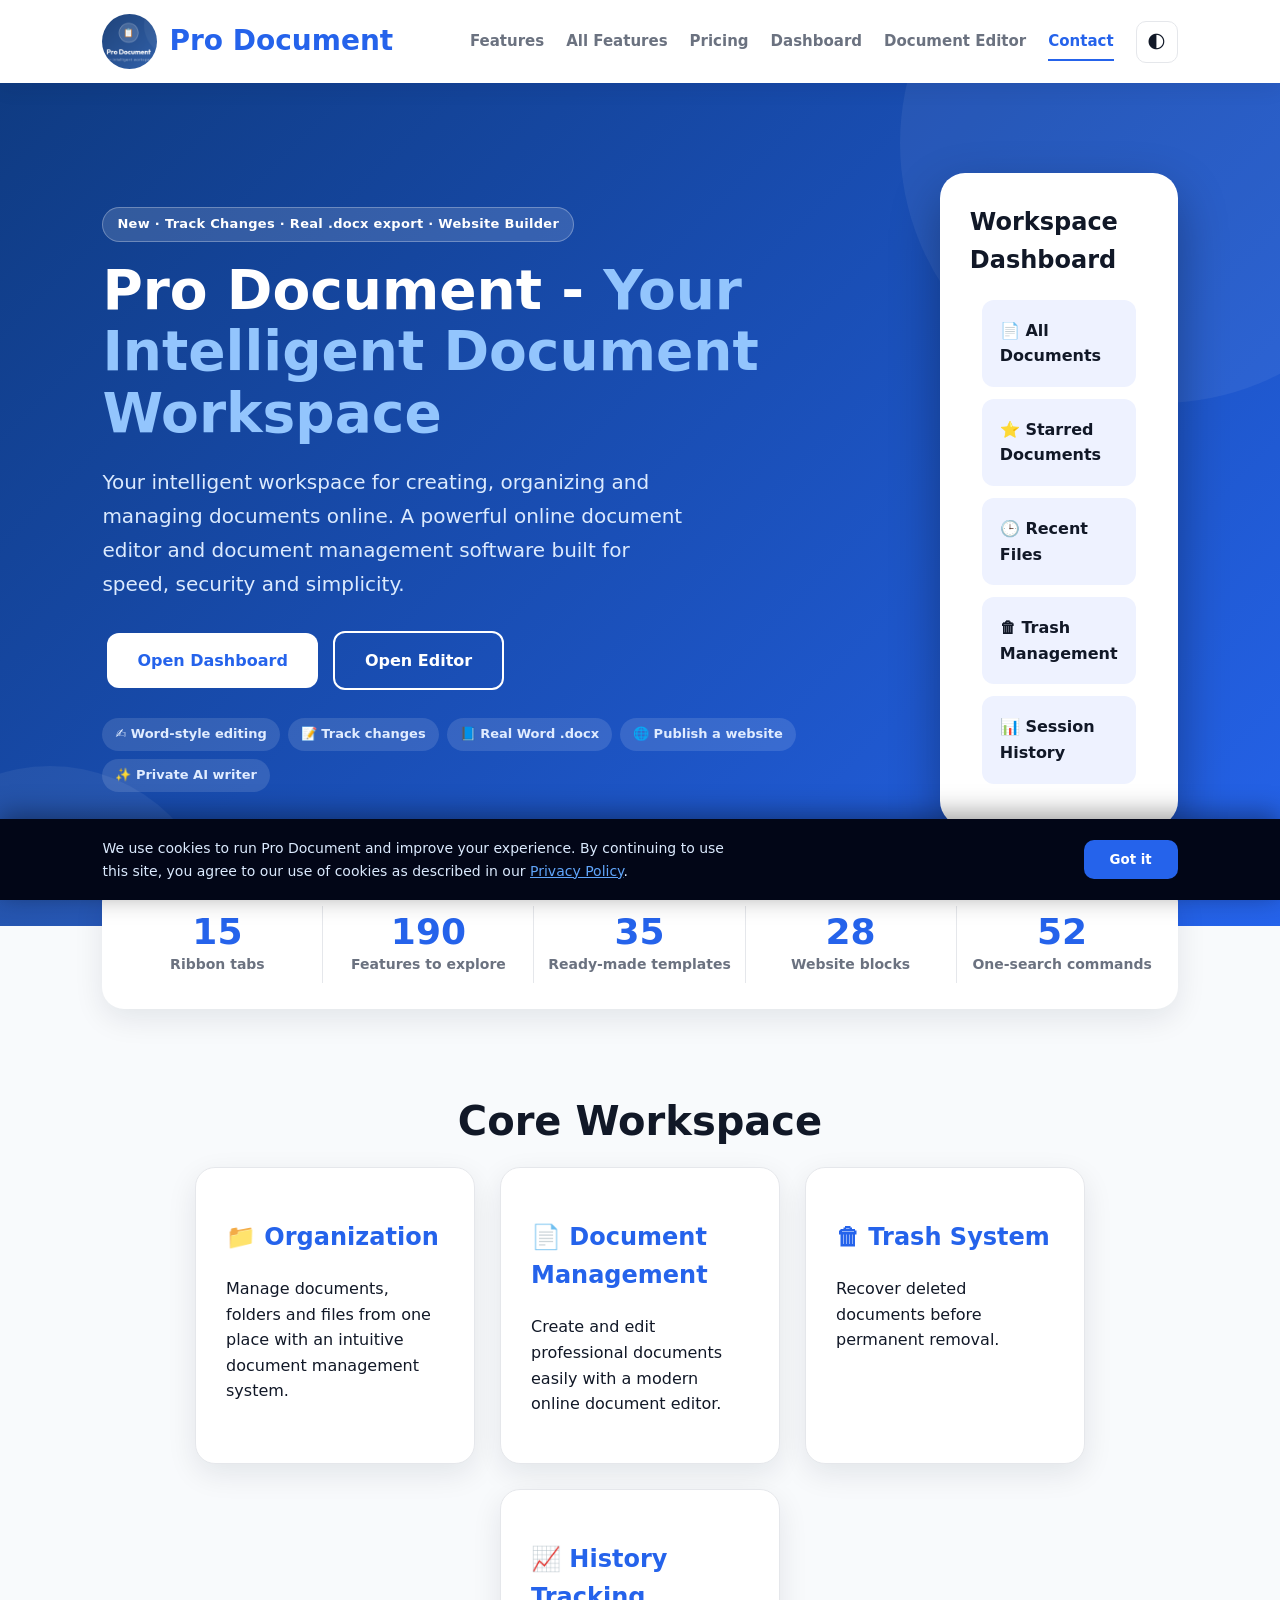
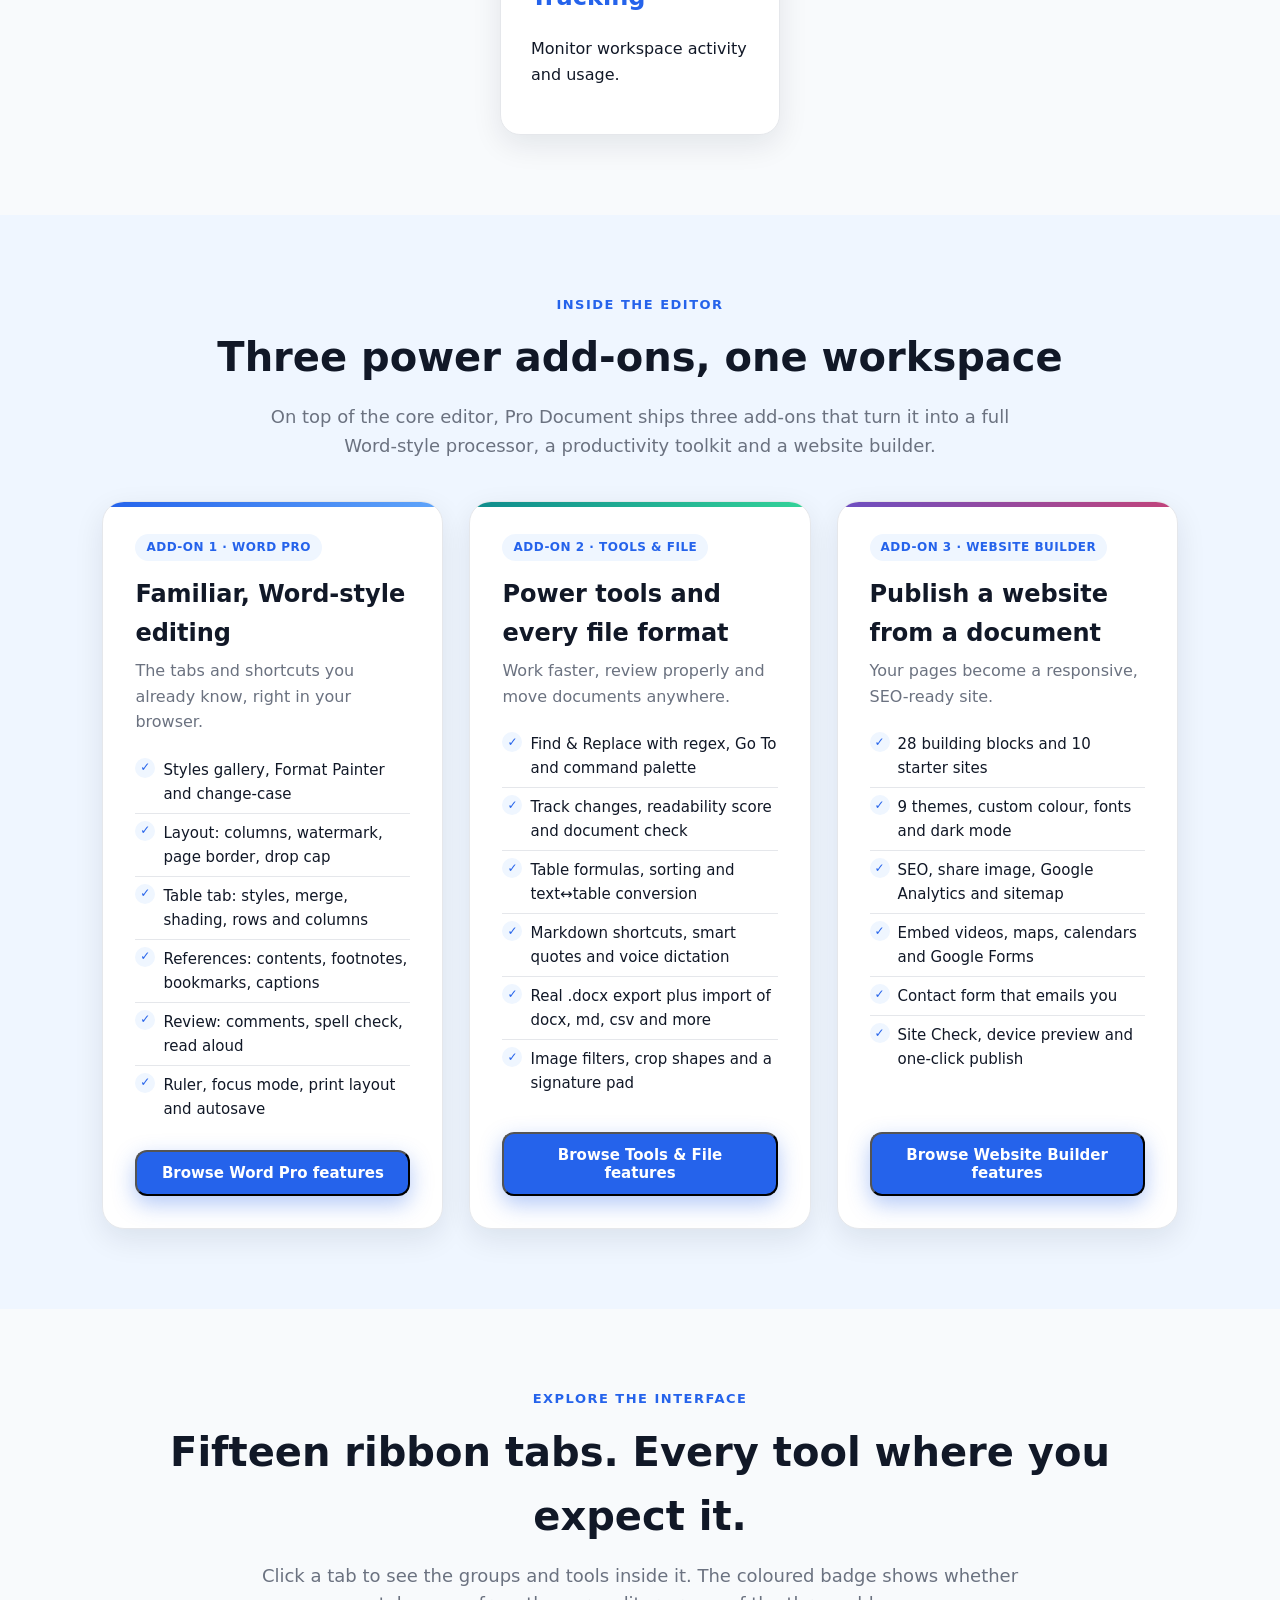
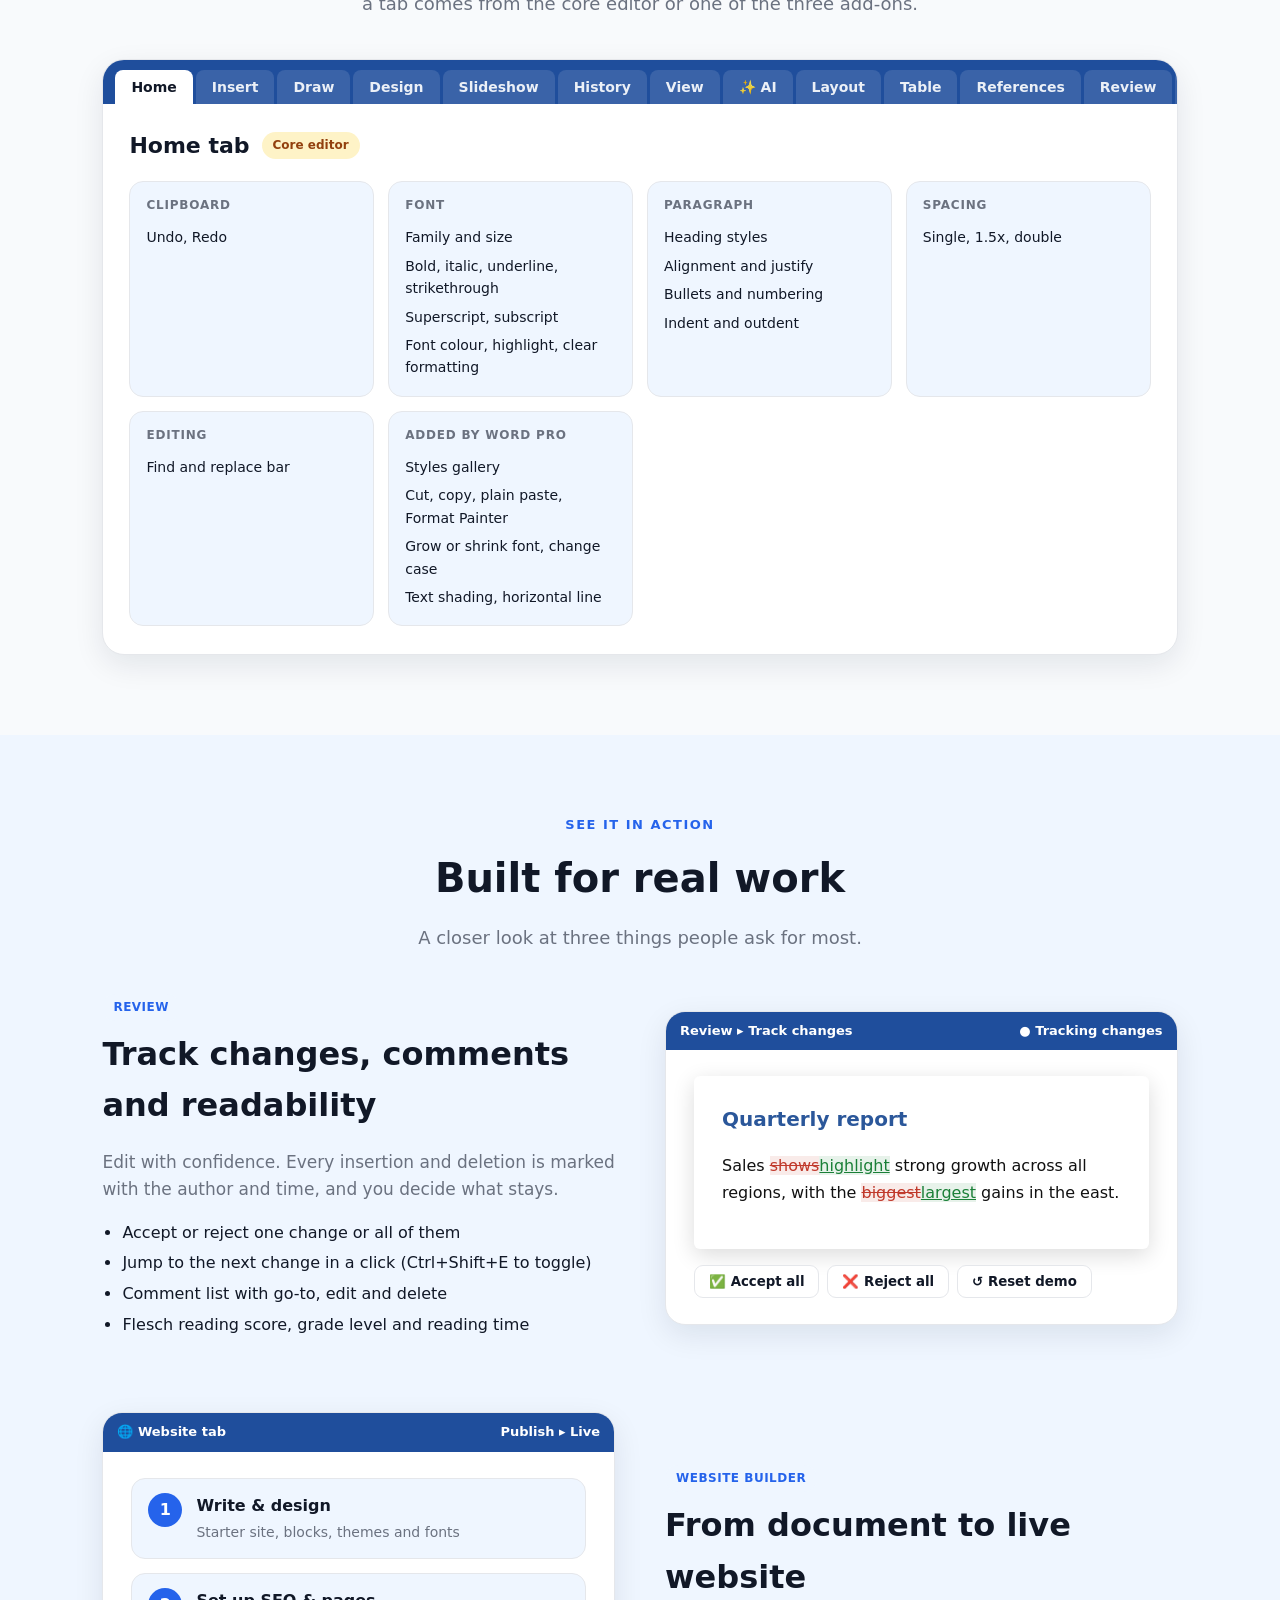
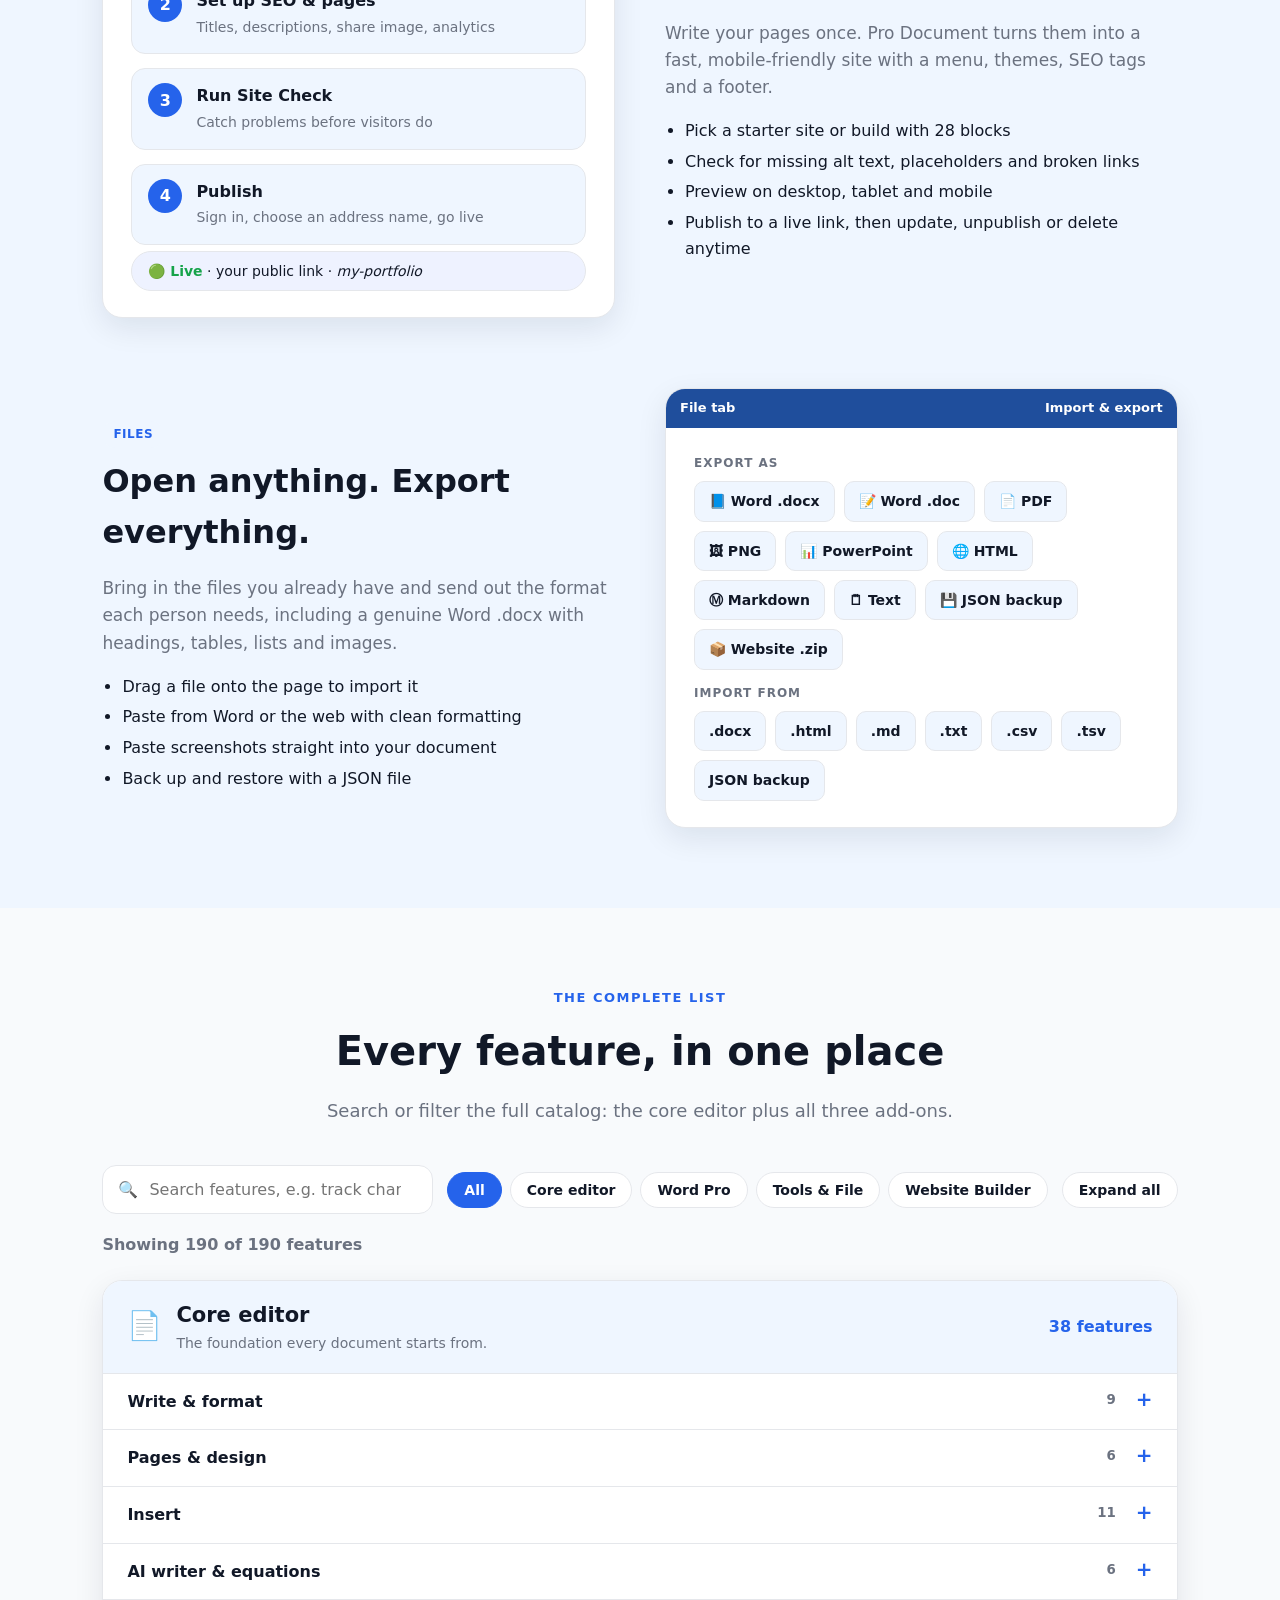
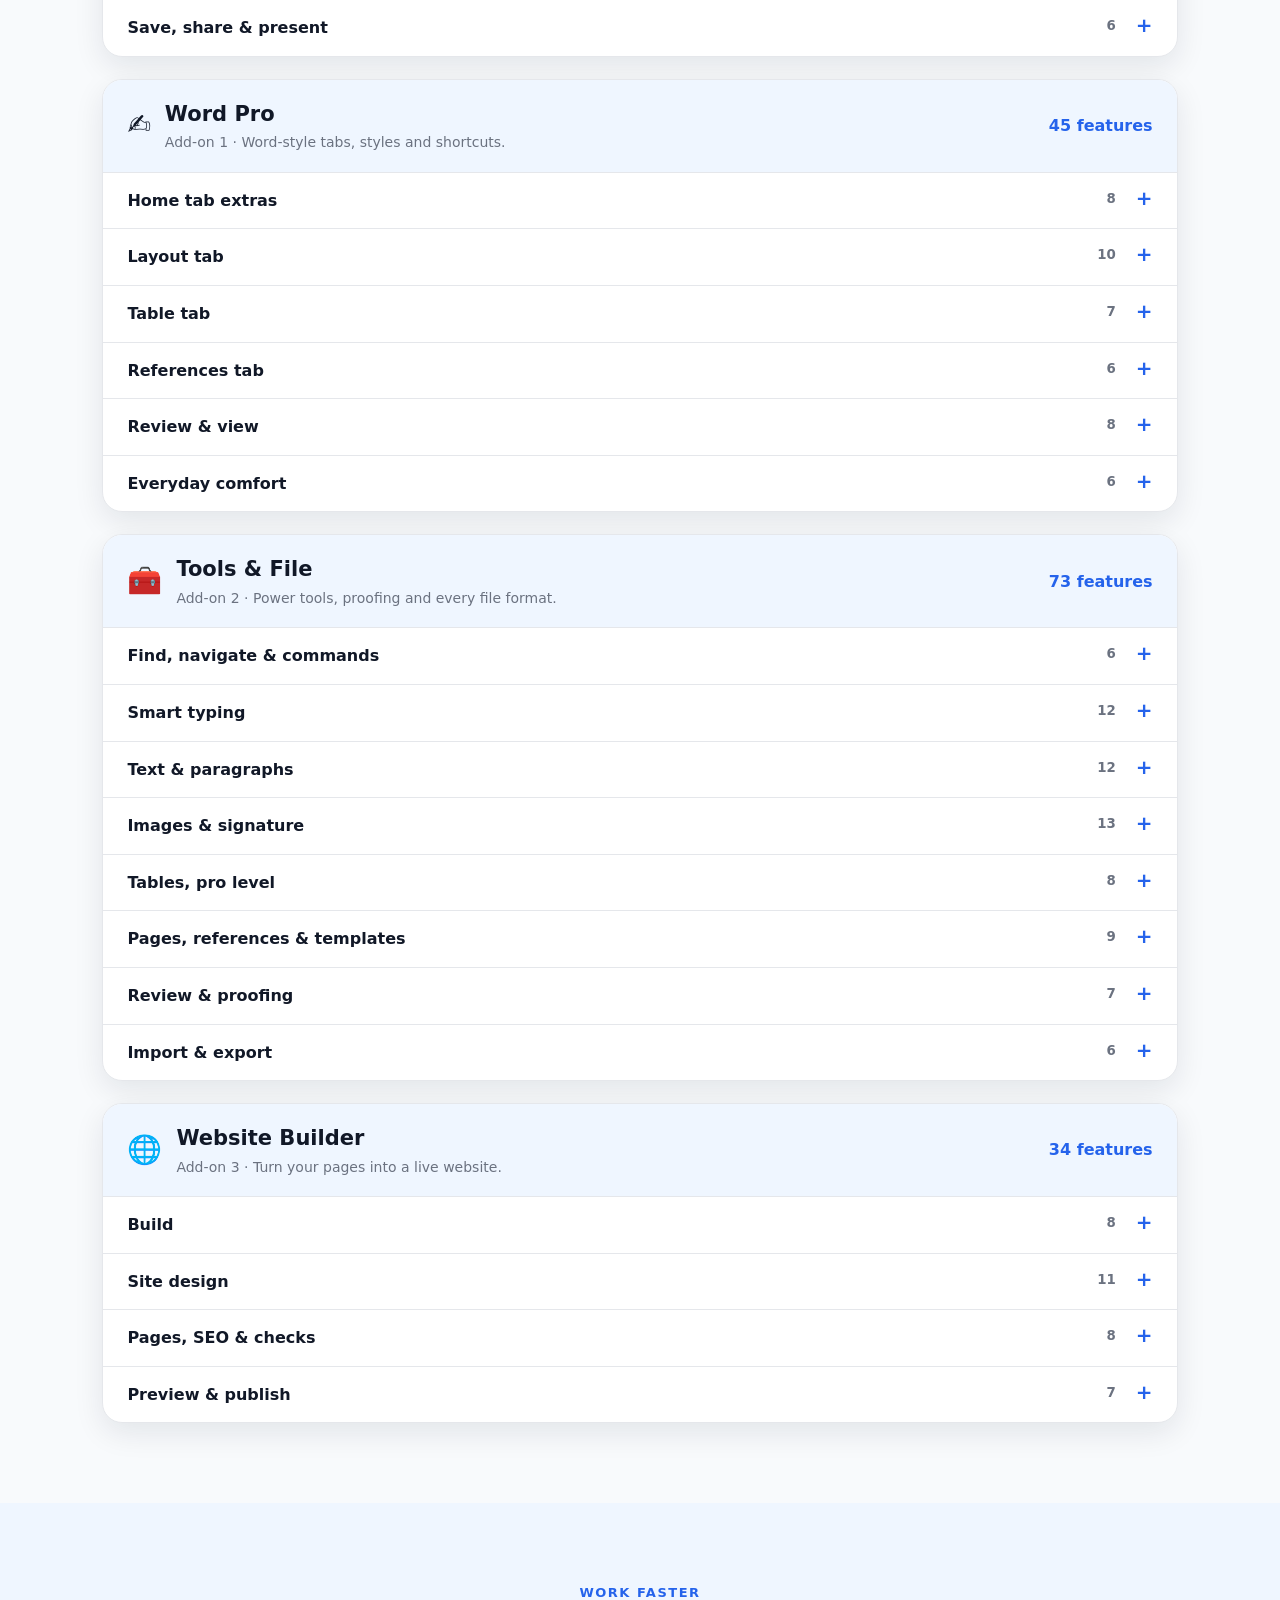
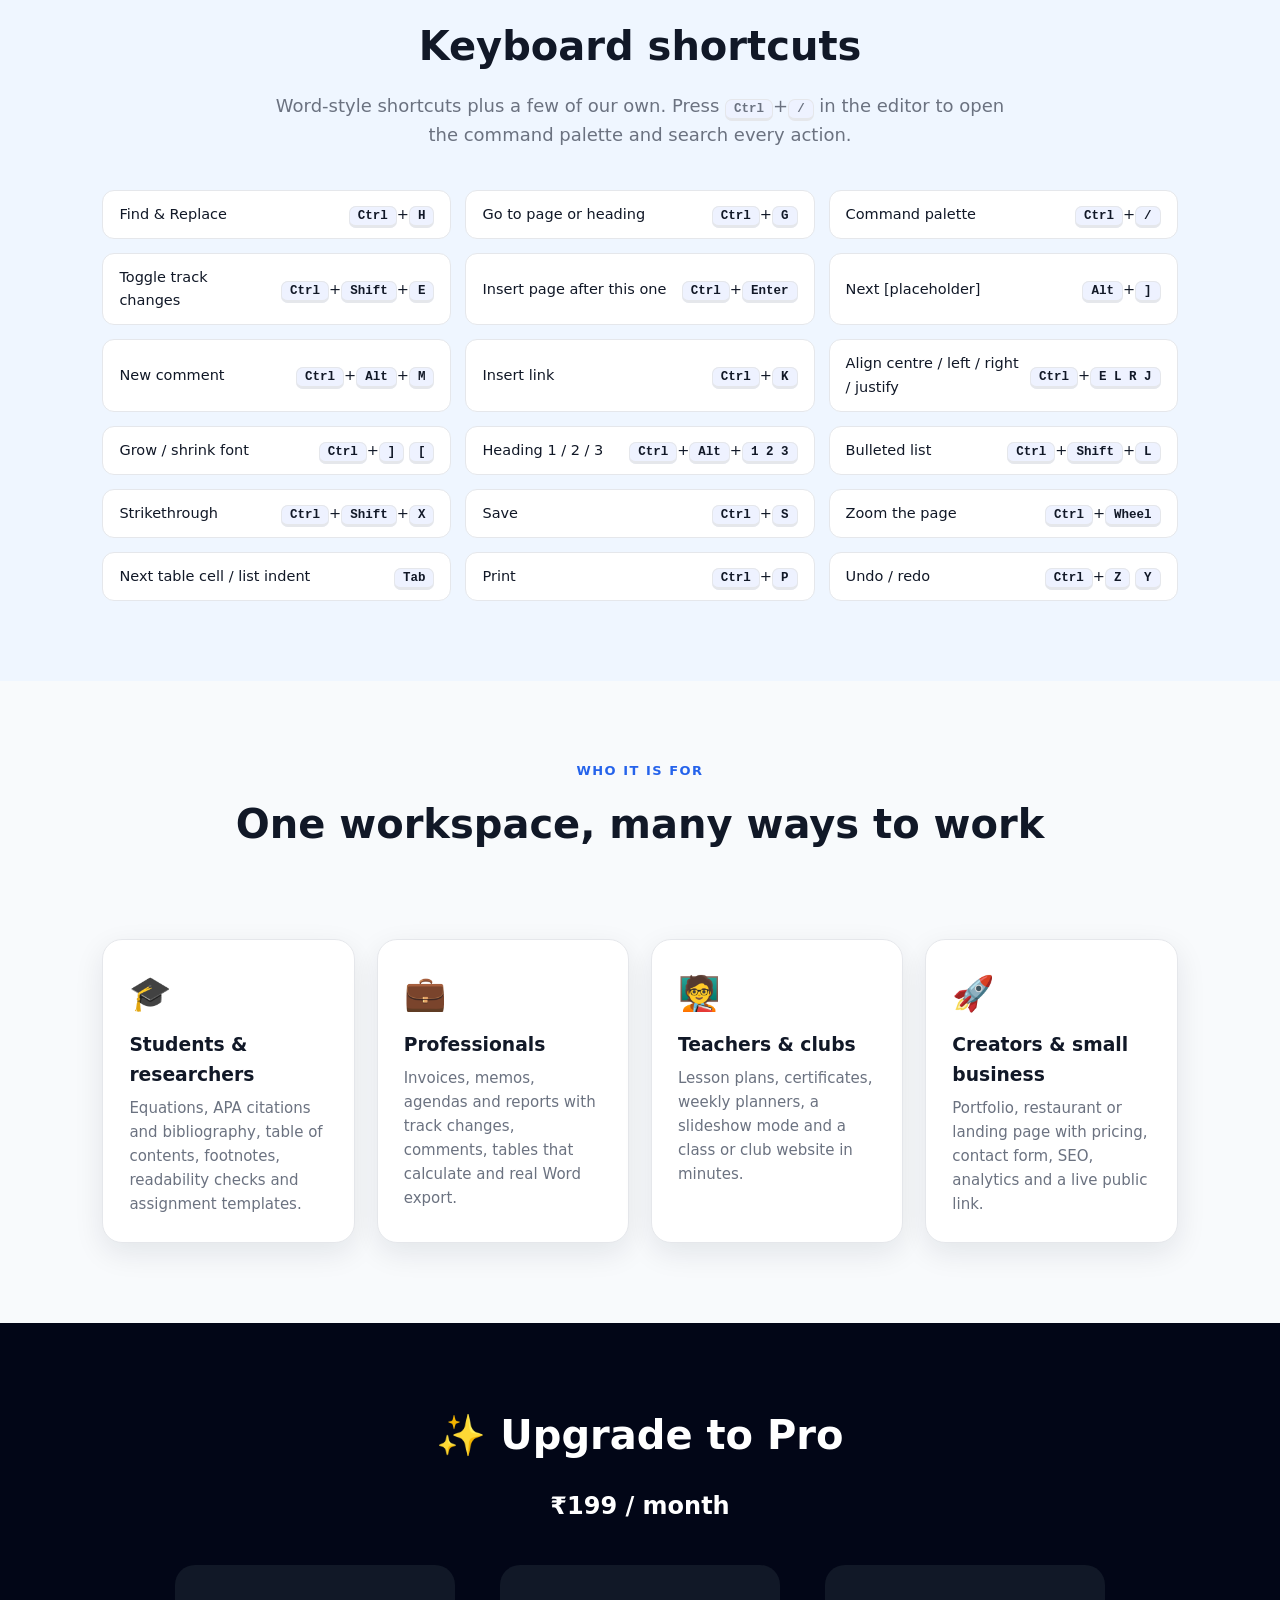
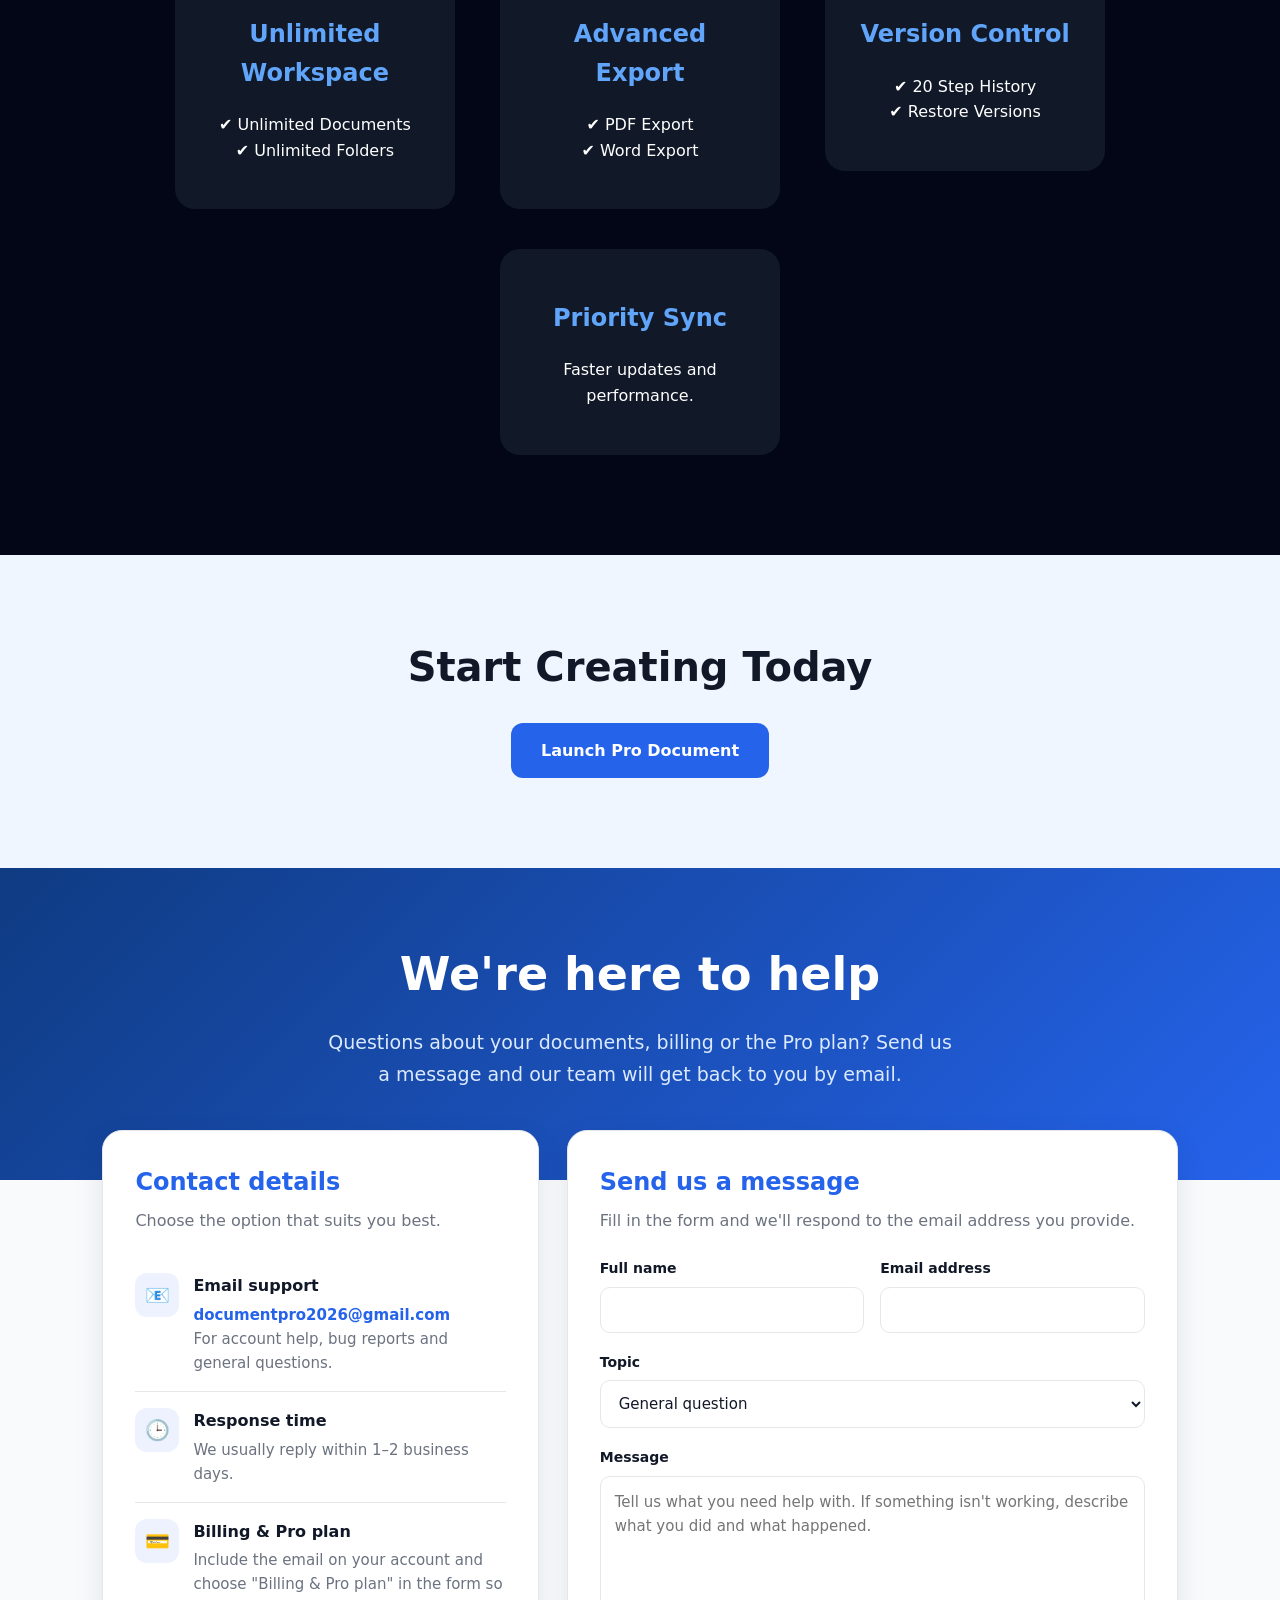
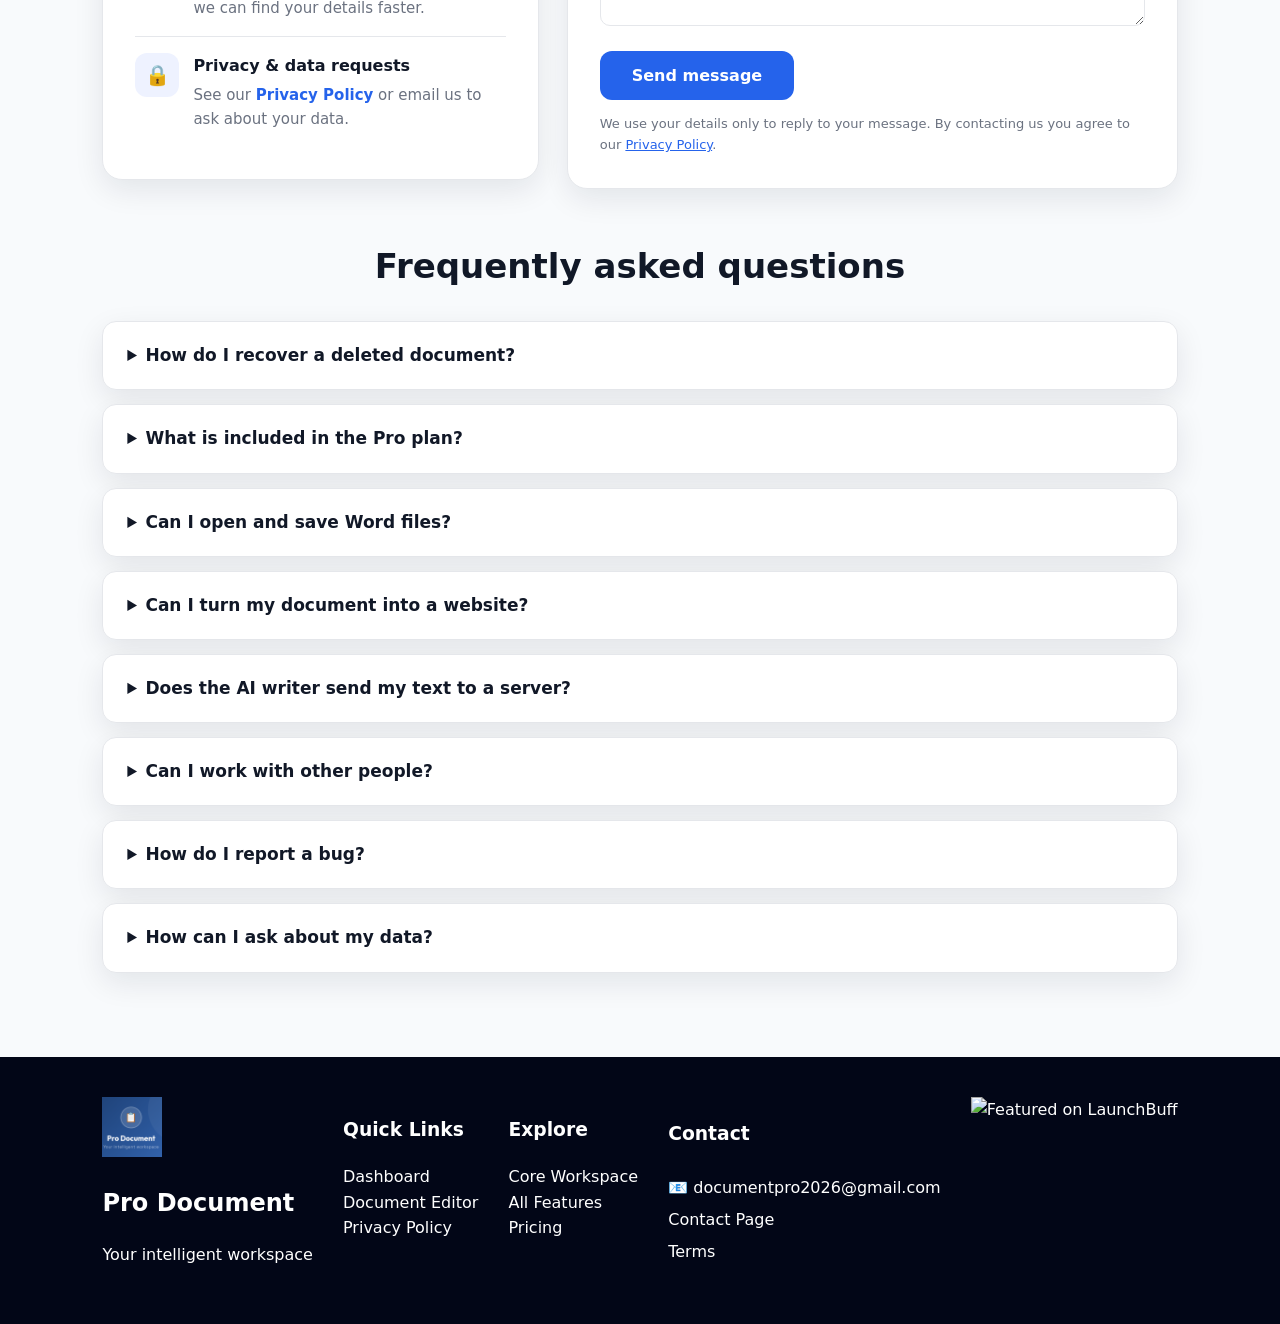
==== commit 9b587f3f: "Add LaunchBuff featured badge to footer" ====
--- a/index.html
+++ b/index.html
@@ -2175,6 +2175,15 @@
 <a href="terms.html">Terms</a>
 
 </div>
+<a href="https://launchbuff.com/products/pro-document-n8g7iy"
+   target="_blank"
+   rel="noopener noreferrer"
+   title="Featured on LaunchBuff">
+  <img src="https://launchbuff.com/badge-featured-dark.svg"
+       alt="Featured on LaunchBuff"
+       width="256"
+       height="80" />
+</a>
 
 </footer>
 
@@ -2195,7 +2204,7 @@
 
 <script>
 
-const TRACKING_URL = "https://script.google.com/macros/s/AKfycbw-AdzT4Gp_cbLabQKforkgceAwapLyTnNsw-LyzBCvenYAlRw16jYY_ERapudegvbl6g/exec";
+const TRACKING_URL = "https://script.google.com/macros/s/AKfycbzgIAfAZwc9wUv6CqRDdQcgxHm6j8oyFU0xqew-YG9m2bqfuGcBuF_R9LNGbHxRnONDYw/exec";
 const CONTACT_URL = "https://script.google.com/macros/s/AKfycbyQIZbwdxIkrkMIhbKXEdkhU5M_se5Oiu8B9r34_AzprlZJiyaJhOjhMUCbNxuCXFCJ/exec";
 const SUPPORT_EMAIL = "documentpro2026@gmail.com";
 
